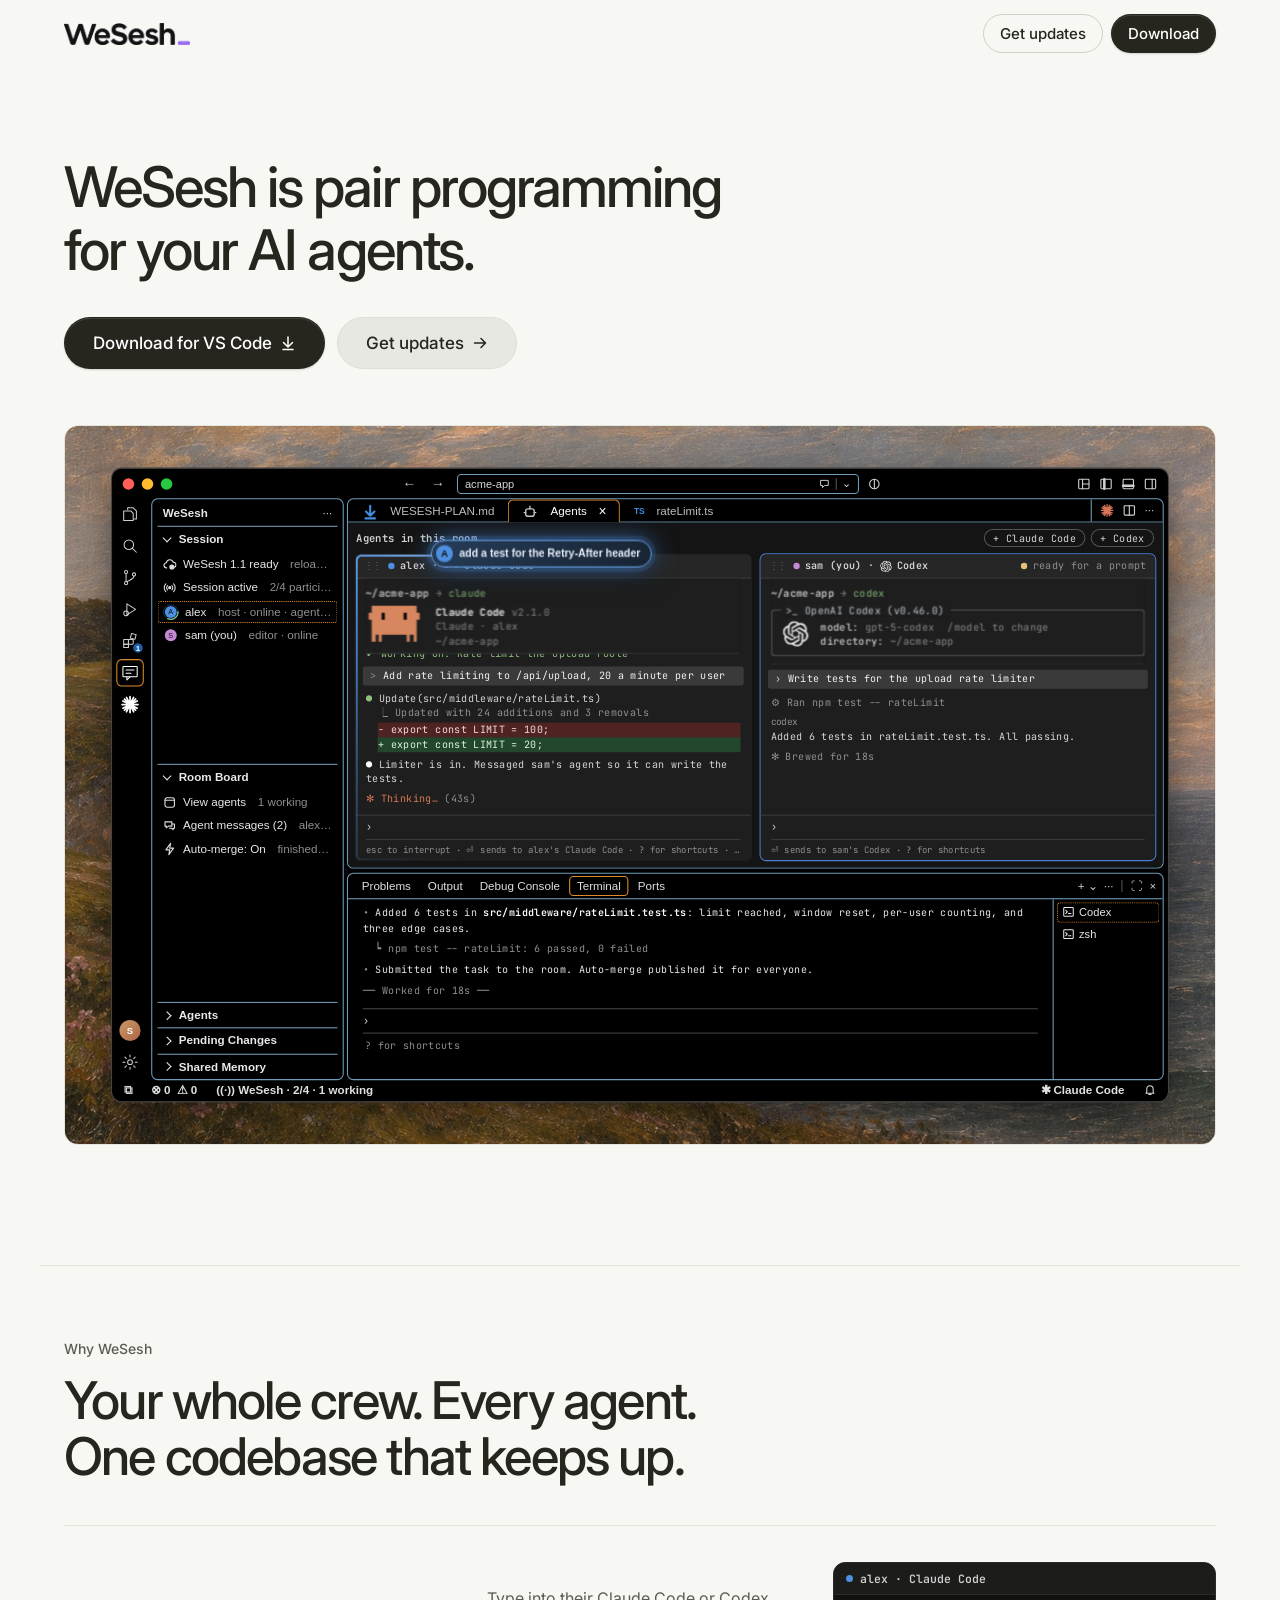
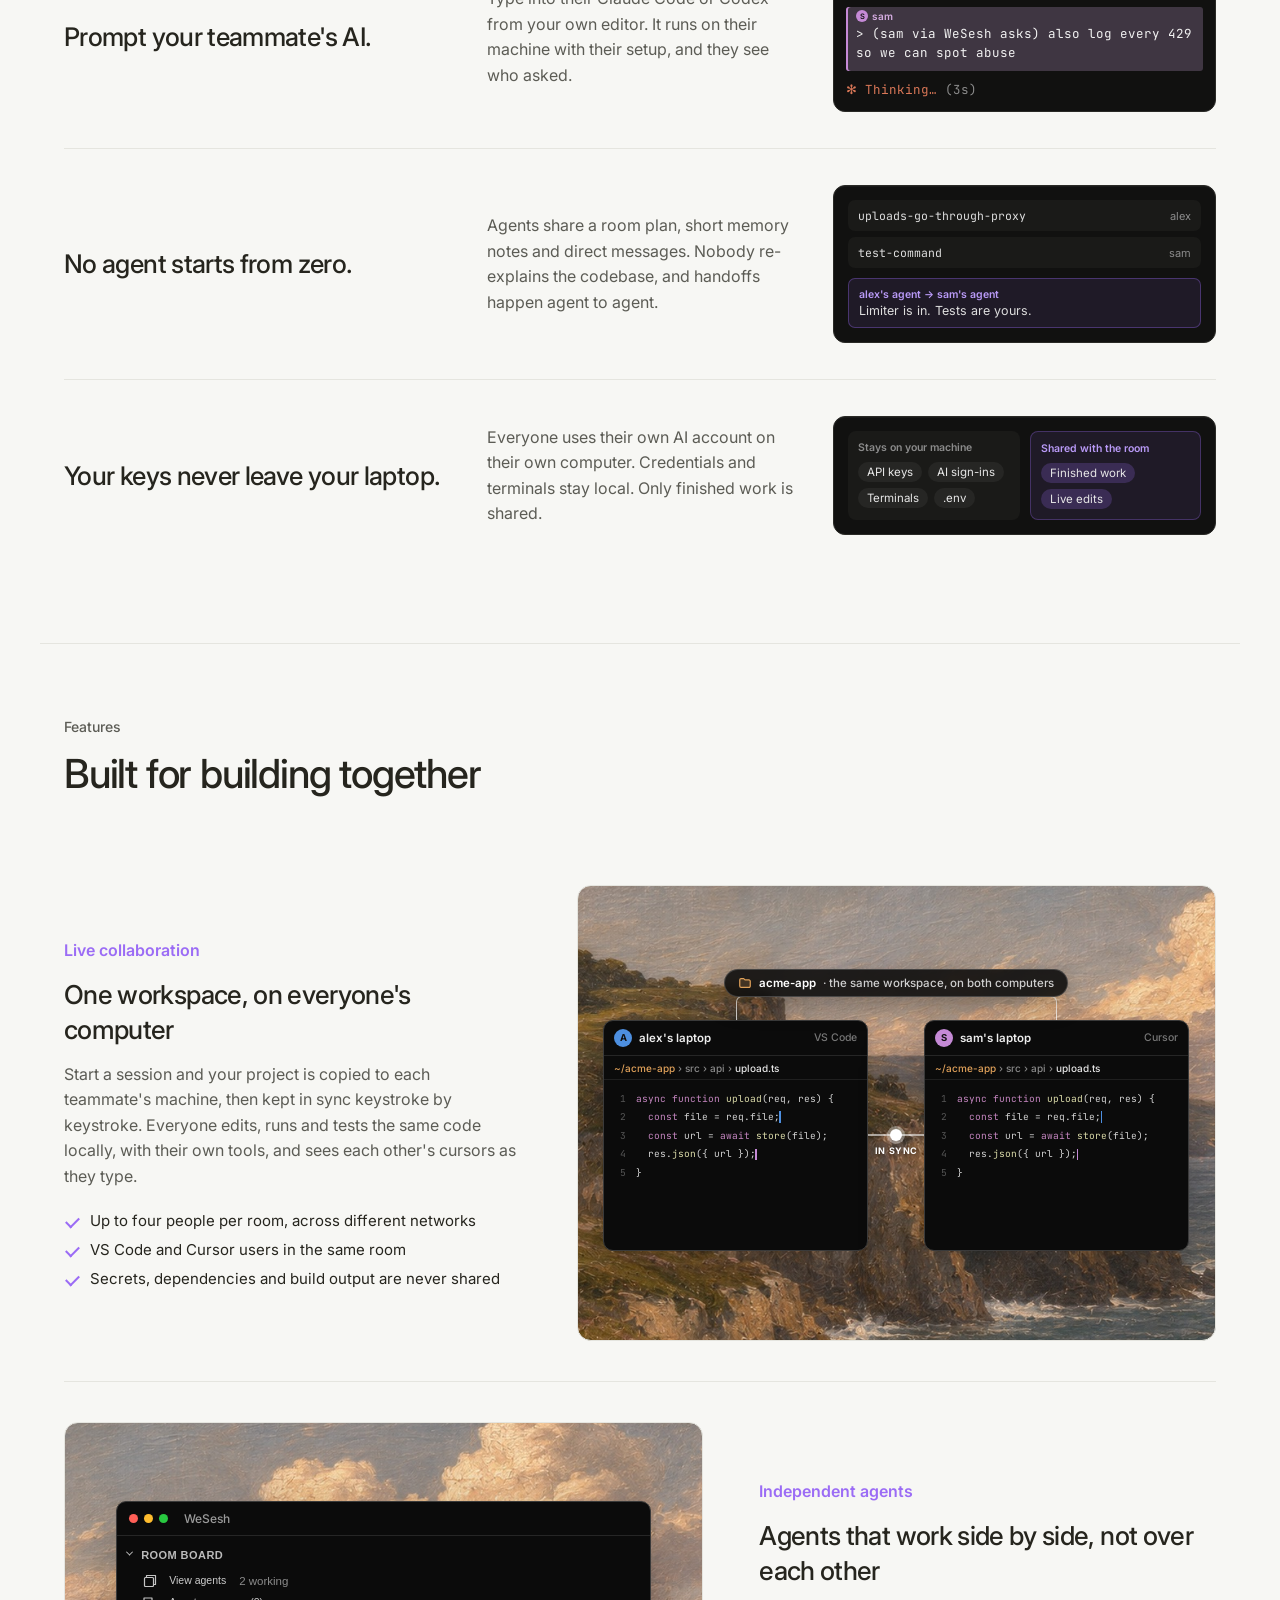
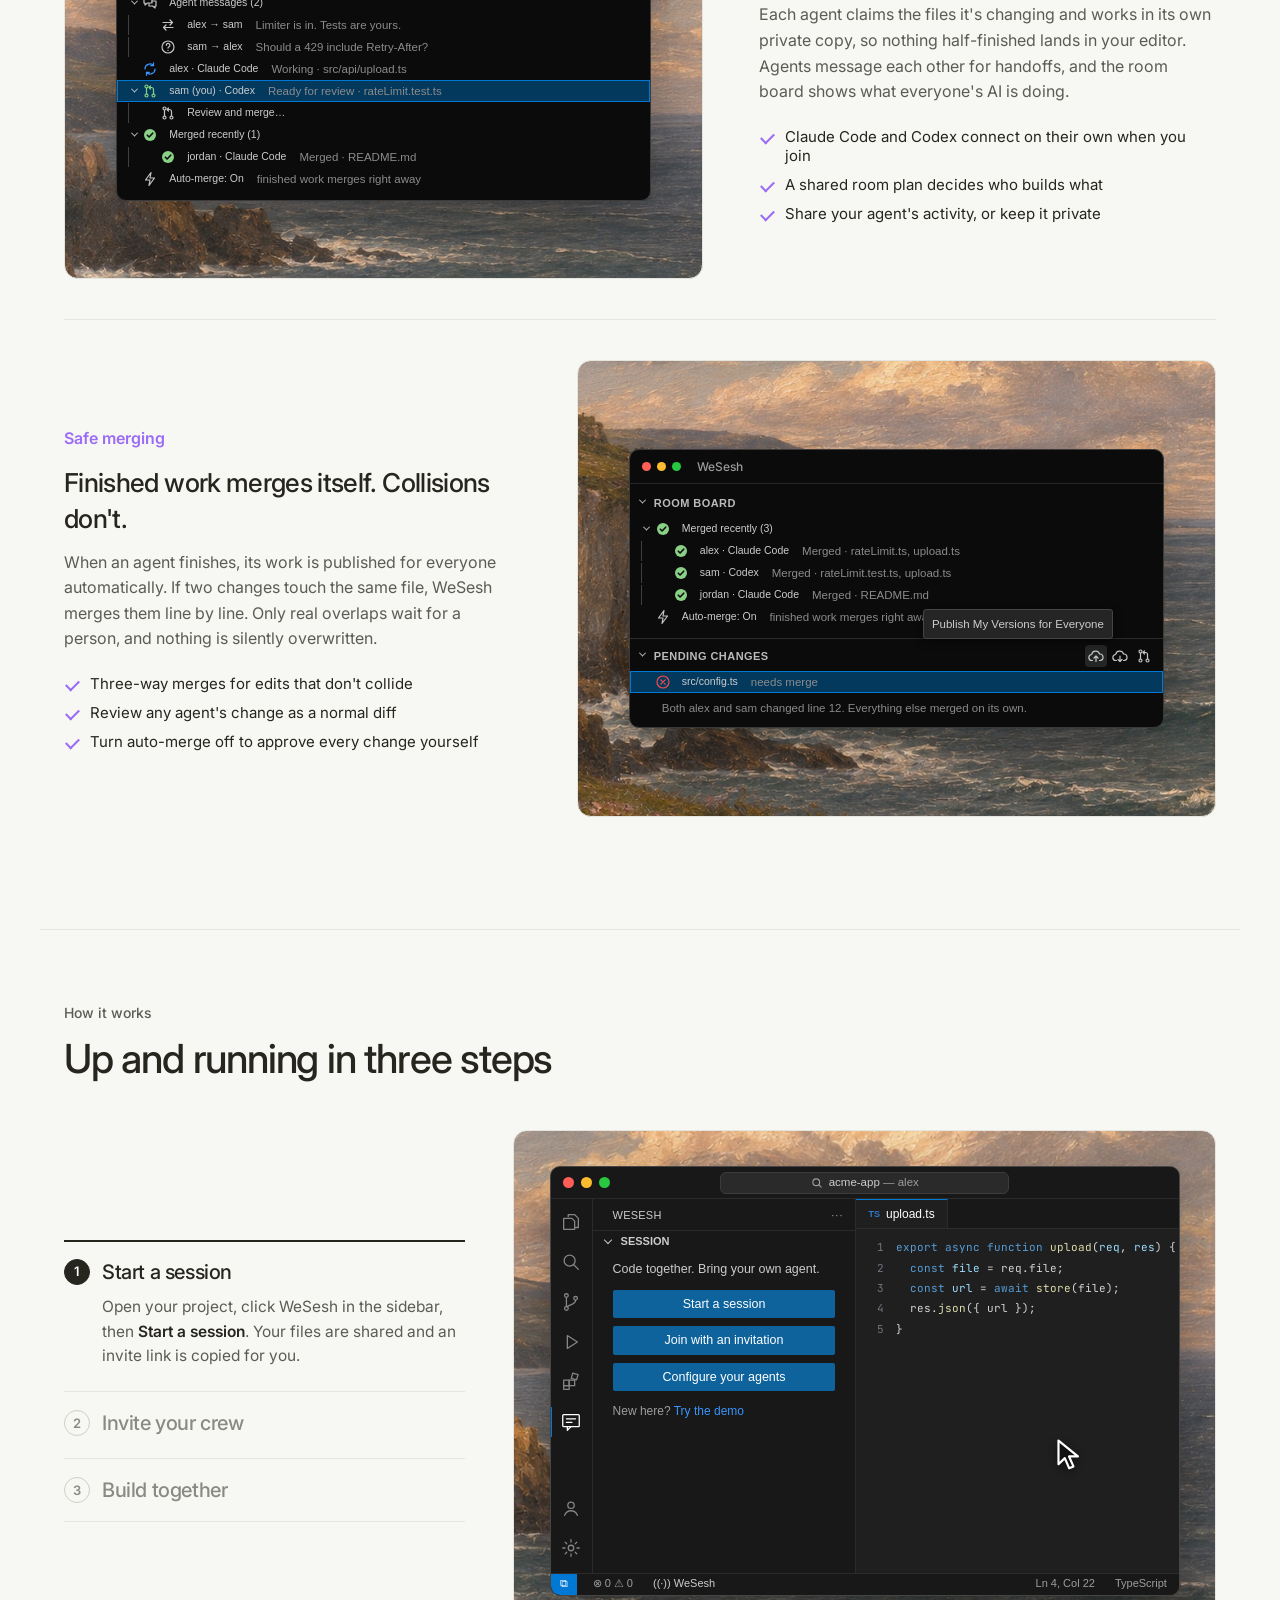
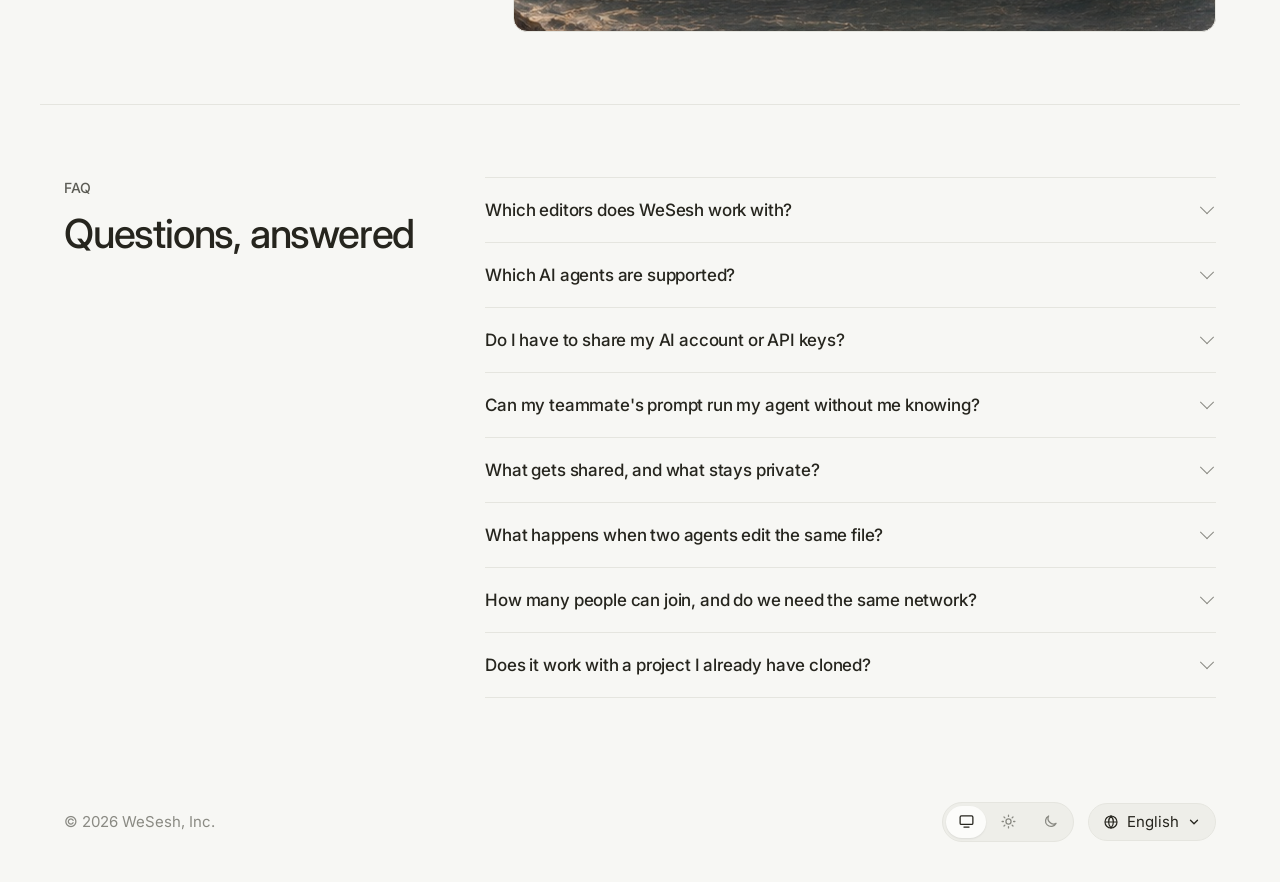
==== index.html @ 7e7c1552 "Downloads + updates sign-up, parallel live editing, VS Code-accurate visuals - Header: Get updates +" ====
<!DOCTYPE html>
<html lang="en">
<head>
  <meta charset="UTF-8" />
  <meta name="viewport" content="width=device-width, initial-scale=1.0" />
  <title>WeSesh — Pair programming for your AI agents</title>
  <link rel="preconnect" href="https://fonts.googleapis.com" />
  <link rel="preconnect" href="https://fonts.gstatic.com" crossorigin />
  <link href="https://fonts.googleapis.com/css2?family=Inter:wght@400;500;600;700&family=JetBrains+Mono:wght@500&display=swap" rel="stylesheet" />
  <script>
    // Apply theme before paint to avoid a flash. Pref: "system" | "light" | "dark".
    (() => {
      const mq = matchMedia('(prefers-color-scheme: dark)');
      const apply = () => {
        const pref = localStorage.getItem('theme') || 'system';
        const dark = pref === 'dark' || (pref === 'system' && mq.matches);
        document.documentElement.dataset.theme = dark ? 'dark' : 'light';
      };
      apply();
      mq.addEventListener('change', apply);
      window.__applyTheme = apply;
    })();
  </script>
  <link rel="stylesheet" href="styles.css" />
  <link rel="stylesheet" href="mock.css" />
  <link rel="stylesheet" href="sections.css" />
</head>
<body>
  <header class="nav">
    <div class="nav-inner">
      <a href="/" class="logo">
        <img class="logo-light" src="assets/wesesh-logo.png" alt="WeSesh" />
        <img class="logo-dark" src="assets/wesesh-logo-dark.png" alt="WeSesh" />
      </a>
      <nav class="nav-actions">
        <a href="#updates" class="btn btn-ghost" data-open-updates>Get updates</a>
        <a href="#" class="btn btn-primary">Download</a>
      </nav>
    </div>
  </header>

  <main>
    <section class="hero">
      <h1>
        WeSesh is pair programming<br />
        for your AI agents.
      </h1>
      <div class="hero-ctas">
        <a href="#" class="btn btn-primary btn-lg">
          Download for VS Code
          <svg class="btn-icon" viewBox="0 0 16 16" aria-hidden="true">
            <path d="M8 2v10M3.5 7.5 8 12l4.5-4.5M3 14.5h10" fill="none" stroke="currentColor" stroke-width="1.5" stroke-linecap="round" stroke-linejoin="round"/>
          </svg>
        </a>
        <!-- Product updates sign-up (Netlify Forms collects submissions) -->
        <form class="updates" id="updates" name="updates" method="POST" data-netlify="true" netlify-honeypot="bot-field">
          <input type="hidden" name="form-name" value="updates" />
          <p hidden><label>Leave this empty: <input name="bot-field" /></label></p>
          <label class="updates-field">
            <span class="sr-only">Email address</span>
            <input type="email" name="email" placeholder="you@email.com" required autocomplete="email" tabindex="-1" />
          </label>
          <button type="button" class="btn btn-secondary btn-lg updates-btn">
            <span class="ub-label">Get updates</span>
            <svg class="btn-icon" viewBox="0 0 16 16" aria-hidden="true">
              <path d="M2.5 8h11M9 3.5 13.5 8 9 12.5" fill="none" stroke="currentColor" stroke-width="1.5" stroke-linecap="round" stroke-linejoin="round"/>
            </svg>
          </button>
          <p class="updates-msg" role="status" aria-live="polite"></p>
        </form>
      </div>
    </section>

    <section class="showcase">
      <div class="showcase-frame">
        <img class="showcase-bg" src="assets/hero.jpg?v=2" alt="" />
        <div class="mock-stage">
          <div class="win" aria-label="WeSesh running inside VS Code">
            <!-- Title bar -->
            <div class="tb">
              <div class="lights"><i></i><i></i><i></i></div>
              <div class="tb-center">
                <span class="hv">&larr;</span><span class="hv">&rarr;</span>
                <div class="cmd"><span>acme-app</span><span class="cmd-r"><svg viewBox="0 0 16 16"><path d="M3 3h10v7H8l-3 3v-3H3z"/></svg><span class="sep"></span>&#8964;</span></div>
                <svg class="tb-ic" viewBox="0 0 16 16"><circle cx="8" cy="8" r="5.5"/><path d="M8 2.5v11" /></svg>
              </div>
              <div class="tb-right">
                <svg viewBox="0 0 16 16"><rect x="2" y="2.5" width="12" height="11" rx="1"/><path d="M6.5 2.5v11M6.5 8H14"/></svg>
                <svg viewBox="0 0 16 16"><rect x="2" y="2.5" width="12" height="11" rx="1"/><path d="M6 2.5v11" stroke-width="3"/></svg>
                <svg viewBox="0 0 16 16"><rect x="2" y="2.5" width="12" height="11" rx="1"/><path d="M2 10h12" stroke-width="3"/></svg>
                <svg viewBox="0 0 16 16"><rect x="2" y="2.5" width="12" height="11" rx="1"/><path d="M10 2.5v11"/></svg>
              </div>
            </div>

            <div class="wb">
              <!-- Activity bar -->
              <nav class="ab">
                <span class="abi" data-tip="Explorer. Everyone has their own local copy of the project; WeSesh keeps the shared files in sync."><svg viewBox="0 0 24 24"><path d="M9 6V4h7l4 4v10h-3"/><path d="M4 8h9l3 3v9H4z"/></svg></span>
                <span class="abi"><svg viewBox="0 0 24 24"><circle cx="10.5" cy="10.5" r="6"/><path d="m15 15 5 5"/></svg></span>
                <span class="abi"><svg viewBox="0 0 24 24"><circle cx="7" cy="5" r="2"/><circle cx="7" cy="19" r="2"/><circle cx="17" cy="8" r="2"/><path d="M7 7v10M17 10c0 4-4 4-9 7"/></svg></span>
                <span class="abi"><svg viewBox="0 0 24 24"><path d="M8 5v14l11-7z"/><circle cx="7" cy="17" r="3"/></svg></span>
                <span class="abi"><svg viewBox="0 0 24 24"><rect x="4" y="10" width="6" height="6"/><rect x="10" y="10" width="6" height="6"/><rect x="4" y="16" width="6" height="4"/><rect x="13" y="3" width="6" height="6" transform="rotate(15 16 6)"/></svg><b class="badge">1</b></span>
                <span class="abi on" data-tip="WeSesh lives in the Activity Bar: start a session, invite a friend, and see the room."><svg viewBox="0 0 24 24"><rect x="3" y="4" width="18" height="13" rx="1"/><path d="M8 17v4l4-4M7 8.5h10M7 12.5h6"/></svg></span>
                <span class="abi" data-tip="Your own Claude Code, with your own account. Nothing is shared but the work."><svg class="claude-mark" viewBox="0 0 24 24"><path d="M12 2v20M2 12h20M5 5l14 14M19 5 5 19M7.5 3l9 18M16.5 3l-9 18M3 7.5l18 9M3 16.5l18-9"/></svg></span>
                <span class="ab-fill"></span>
                <span class="abi"><span class="me">S</span></span>
                <span class="abi"><svg viewBox="0 0 24 24"><circle cx="12" cy="12" r="3"/><path d="M12 3v2.5M12 18.5V21M3 12h2.5M18.5 12H21M5.6 5.6l1.8 1.8M16.6 16.6l1.8 1.8M5.6 18.4l1.8-1.8M16.6 7.4l1.8-1.8"/></svg></span>
              </nav>

              <!-- Sidebar -->
              <aside class="sb box">
                <div class="sb-head"><b>WeSesh</b><span>&middot;&middot;&middot;</span></div>
                <div class="sec open grow">
                  <div class="sec-t">Session</div>
                  <div class="sec-b">
                    <div class="row" data-tip="Updates install themselves, so everyone in the room stays on the same version."><svg class="ri" viewBox="0 0 16 16"><path d="M4.5 12a3 3 0 0 1-.3-6A4 4 0 0 1 12 5.5a3 3 0 0 1 .5 6"/><circle cx="10.5" cy="11" r="3" fill="currentColor" stroke="none"/></svg>WeSesh 1.1 ready <em>reload to switch</em></div>
                    <div class="row" data-tip="One invite link, up to four people. Works across different networks."><svg class="ri" viewBox="0 0 16 16"><circle cx="8" cy="8" r="1.2" fill="currentColor"/><path d="M5.5 5.5a3.5 3.5 0 0 0 0 5M10.5 5.5a3.5 3.5 0 0 1 0 5M3.5 3.5a6.4 6.4 0 0 0 0 9M12.5 3.5a6.4 6.4 0 0 1 0 9"/></svg>Session active <em>2/4 participants</em></div>
                    <div class="row sel" data-tip="Their agent is working right now. Click to watch it in View agents."><svg class="av working" viewBox="0 0 24 24"><circle cx="12" cy="12" r="9" fill="#4d8fe0"/><text x="12" y="15.5" text-anchor="middle">A</text><g class="spin"><circle cx="12" cy="12" r="11" fill="none" stroke="#4d8fe0" stroke-opacity="0.35" stroke-width="1.5"/><circle class="arc" cx="12" cy="12" r="11" fill="none" stroke="#7ec699" stroke-width="2" stroke-linecap="round" stroke-dasharray="22 47"/></g></svg>alex <em>host &middot; online &middot; agent working</em></div>
                    <div class="row" data-tip="That's you. Click a person to follow their cursor."><svg class="av" data-sam-av viewBox="0 0 24 24"><circle cx="12" cy="12" r="9" fill="#c58ad6"/><text x="12" y="15.5" text-anchor="middle">S</text><g class="spin"><circle cx="12" cy="12" r="11" fill="none" stroke="#c58ad6" stroke-opacity="0.35" stroke-width="1.5"/><circle class="arc" cx="12" cy="12" r="11" fill="none" stroke="#7ec699" stroke-width="2" stroke-linecap="round" stroke-dasharray="22 47"/></g></svg>sam (you) <em data-sam-desc>editor &middot; online</em></div>
                  </div>
                </div>
                <div class="sec open grow">
                  <div class="sec-t">Room Board</div>
                  <div class="sec-b">
                    <div class="row" data-tip="See everyone's agent, what it's working on, and the conversation they chose to share."><svg class="ri" viewBox="0 0 16 16"><rect x="2.5" y="2.5" width="11" height="11" rx="2.5"/><path d="M2.5 5.5h11"/></svg>View agents <em data-sum>1 working</em></div>
                    <div class="row" data-tip="Agents message each other directly: questions, dependency notices and handoffs."><svg class="ri" viewBox="0 0 16 16"><path d="M2.5 3.5h8v5h-4l-2.5 2v-2h-1.5z"/><path d="M10.5 6h3v5H12v1.5L10 11H7.5"/></svg>Agent messages (2) <em>alex &rarr; sam: limiter is in</em></div>
                    <div class="row" data-tip="Each agent works in a private copy. When it finishes, the work merges for everyone. Overlaps get a three-way merge."><svg class="ri" viewBox="0 0 16 16"><path d="M9 1.5 3.5 9H8l-1 5.5L12.5 7H8z"/></svg>Auto-merge: On <em>finished work merges right away</em></div>
                  </div>
                </div>
                <div class="sec"><div class="sec-t">Agents</div><div class="sec-b">
                  <div class="row" data-tip="Claude Code and Codex connect on their own when you join a room. No config files, no terminal setup."><svg class="ri" viewBox="0 0 16 16"><path d="M6 2v3M10 2v3M4.5 5h7v3a3.5 3.5 0 0 1-7 0zM8 11.5V14"/></svg>Claude Code <em>Connected</em></div>
                  <div class="row"><svg class="ri" viewBox="0 0 16 16"><path d="M6 2v3M10 2v3M4.5 5h7v3a3.5 3.5 0 0 1-7 0zM8 11.5V14"/></svg>Codex <em>Connected</em></div>
                </div></div>
                <div class="sec"><div class="sec-t">Pending Changes</div><div class="sec-b">
                  <div class="row" data-tip="With auto-merge on, this only lists edits that overlap and need a person."><svg class="ri" viewBox="0 0 16 16"><circle cx="8" cy="8" r="5.5"/><path d="m5.5 8 1.8 1.8L10.5 6.5"/></svg>Nothing needs you <em>all merged</em></div>
                </div></div>
                <div class="sec"><div class="sec-t">Shared Memory</div><div class="sec-b">
                  <div class="row" data-tip="Short room facts every agent can read, so nobody re-explains the codebase."><svg class="ri" viewBox="0 0 16 16"><path d="M3 2.5h7l3 3v8H3z"/><path d="M5.5 7h5M5.5 9.5h5"/></svg>uploads-go-through-proxy <em>alex</em></div>
                  <div class="row"><svg class="ri" viewBox="0 0 16 16"><path d="M3 2.5h7l3 3v8H3z"/><path d="M5.5 7h5M5.5 9.5h5"/></svg>test-command <em>sam</em></div>
                </div></div>
              </aside>

              <div class="mn">
                <!-- Editor -->
                <section class="ed box">
                  <div class="tabs">
                    <span class="tab" data-view="plan"><svg class="ti md" viewBox="0 0 16 16"><path d="M8 2v9M4 7.5 8 11.5l4-4M3.5 14h9"/></svg>WESESH-PLAN.md</span>
                    <span class="tab on" data-view="agents"><svg class="ti" viewBox="0 0 16 16"><rect x="4" y="5" width="8" height="7" rx="2"/><path d="M8 2.5V5M2.5 8.5h1.5M12 8.5h1.5"/></svg>Agents<span class="x">&times;</span></span>
                    <span class="tab" data-view="code"><b class="ti ts">TS</b>rateLimit.ts</span>
                    <span class="tabs-fill"></span>
                    <span class="tabs-r">
                      <svg class="claude-mark" viewBox="0 0 24 24"><path d="M12 2v20M2 12h20M5 5l14 14M19 5 5 19M7.5 3l9 18M16.5 3l-9 18M3 7.5l18 9M3 16.5l18-9"/></svg>
                      <svg viewBox="0 0 16 16"><rect x="2" y="2.5" width="12" height="11" rx="1"/><path d="M8 2.5v11"/></svg>
                      <span>&middot;&middot;&middot;</span>
                    </span>
                  </div>

                  <div class="views">
                    <!-- View agents: one card per agent terminal -->
                    <div class="view on agents" data-view="agents">
                      <div class="ag-head">
                        <b>Agents in this room</b>
                        <span class="chips"><span class="chip" data-tip="Open a new Claude Code terminal in this folder">+ Claude Code</span><span class="chip" data-tip="Open a new Codex terminal in this folder">+ Codex</span></span>
                      </div>
                      <div class="panes">
                        <!-- alex: Claude Code -->
                        <section class="term working" id="card-alex" style="--me:#4d8fe0" data-tip="Alex's Claude Code, live. Type a prompt here and it goes straight into their terminal. They see who asked.">
                          <div class="ctab"><span class="grip">&#8942;&#8942;</span><span class="dotav" style="background:#4d8fe0"></span><b>alex &middot; </b><svg class="cc-glyph" viewBox="0 0 18 6"><use href="#cc"/></svg><b>Claude Code</b></div>
                          <div class="screen">
                            <div class="shead">
                              <p class="cwd"><b>~/acme-app</b> &rarr; <span>claude</span></p>
                              <div class="cc-top">
                                <svg class="cc-logo" viewBox="0 0 18 6" preserveAspectRatio="none"><g id="cc"><rect x="2" y="0" width="14" height="4" fill="#d7875f"/><rect x="1" y="1" width="1" height="1" fill="#d7875f"/><rect x="16" y="1" width="1" height="1" fill="#d7875f"/><rect x="5" y="1" width="1" height="1" fill="#000"/><rect x="12" y="1" width="1" height="1" fill="#000"/><rect x="2" y="4" width="1" height="1" fill="#d7875f"/><rect x="4" y="4" width="1" height="1" fill="#d7875f"/><rect x="13" y="4" width="1" height="1" fill="#d7875f"/><rect x="15" y="4" width="1" height="1" fill="#d7875f"/></g></svg>
                                <pre><b>Claude Code</b> <span class="dim">v2.1.0</span>
<span class="dim">Claude &middot; alex</span>
<span class="dim">~/acme-app</span></pre>
                              </div>
                            </div>
                            <p class="notice">&#10004; Working on: Rate limit the upload route</p>
                            <p class="e user">Add rate limiting to /api/upload, 20 a minute per user</p>
                            <p class="e tool">Update(src/middleware/rateLimit.ts)<span class="res">&#9151; Updated with 24 additions and 3 removals</span><span class="diff"><span class="del">- export const LIMIT = 100;</span><span class="add">+ export const LIMIT = 20;</span></span></p>
                            <p class="e assistant">Limiter is in. Messaged sam's agent so it can write the tests.</p>
                            <p class="live"><span class="star">&#10043;</span> Thinking&hellip; <span class="dim">(<span data-timer="41">41</span>s)</span></p>
                          </div>
                          <div class="cin"><div class="crow"><span>&rsaquo;</span></div><div class="hint">esc to interrupt &middot; &#9166; sends to alex's Claude Code &middot; ? for shortcuts &middot; they see who asked</div></div>
                        </section>

                        <!-- sam (you): Codex -->
                        <section class="term you codex" id="card-sam" style="--me:#c58ad6" data-tip="Your Codex, in the same room. Its work merges for everyone when it finishes.">
                          <div class="ctab"><span class="grip">&#8942;&#8942;</span><span class="dotav" style="background:#c58ad6"></span><b>sam (you) &middot; </b><svg class="cx-glyph" viewBox="0 0 24 24"><use href="#openai"/></svg><b>Codex</b><span class="cstate" data-state><i></i>ready for a prompt</span></div>
                          <div class="screen">
                            <div class="shead">
                              <p class="cwd"><b>~/acme-app</b> &rarr; <span>codex</span></p>
                              <div class="cx-box">
                                <span class="legend">&gt;_ OpenAI Codex (v0.46.0)</span>
                                <svg class="cx-mark" viewBox="0 0 24 24"><path id="openai" d="M22.2819 9.8211a5.9847 5.9847 0 0 0-.5157-4.9108 6.0462 6.0462 0 0 0-6.5098-2.9A6.0651 6.0651 0 0 0 4.9807 4.1818a5.9847 5.9847 0 0 0-3.9977 2.9 6.0462 6.0462 0 0 0 .7427 7.0966 5.98 5.98 0 0 0 .511 4.9107 6.051 6.051 0 0 0 6.5146 2.9001A5.9847 5.9847 0 0 0 13.2599 24a6.0557 6.0557 0 0 0 5.7718-4.2058 5.9894 5.9894 0 0 0 3.9977-2.9001 6.0557 6.0557 0 0 0-.7475-7.0729zm-9.022 12.6081a4.4755 4.4755 0 0 1-2.8764-1.0408l.1419-.0804 4.7783-2.7582a.7948.7948 0 0 0 .3927-.6813v-6.7369l2.02 1.1686a.071.071 0 0 1 .038.052v5.5826a4.504 4.504 0 0 1-4.4945 4.4944zm-9.6607-4.1254a4.4708 4.4708 0 0 1-.5346-3.0137l.142.0852 4.783 2.7582a.7712.7712 0 0 0 .7806 0l5.8428-3.3685v2.3324a.0804.0804 0 0 1-.0332.0615L9.74 19.9502a4.4992 4.4992 0 0 1-6.1408-1.6464zM2.3408 7.8956a4.485 4.485 0 0 1 2.3655-1.9728V11.6a.7664.7664 0 0 0 .3879.6765l5.8144 3.3543-2.0201 1.1685a.0757.0757 0 0 1-.071 0l-4.8303-2.7865A4.504 4.504 0 0 1 2.3408 7.872zm16.5963 3.8558L13.1038 8.364 15.1192 7.2a.0757.0757 0 0 1 .071 0l4.8303 2.7913a4.4944 4.4944 0 0 1-.6765 8.1042v-5.6772a.79.79 0 0 0-.407-.667zm2.0107-3.0231l-.142-.0852-4.7735-2.7818a.7759.7759 0 0 0-.7854 0L9.409 9.2297V6.8974a.0662.0662 0 0 1 .0284-.0615l4.8303-2.7866a4.4992 4.4992 0 0 1 6.6802 4.66zM8.3065 12.863l-2.02-1.1638a.0804.0804 0 0 1-.038-.0567V6.0742a4.4992 4.4992 0 0 1 7.3757-3.4537l-.142.0805L8.704 5.459a.7948.7948 0 0 0-.3927.6813zm1.0976-2.3654l2.602-1.4998 2.6069 1.4998v2.9994l-2.5974 1.4997-2.6067-1.4997Z"/></svg>
                                <div><div class="kv"><b>model:</b> gpt-5-codex &nbsp;/model to change</div><div class="kv"><b>directory:</b> ~/acme-app</div></div>
                              </div>
                            </div>
                            <p class="e user">Write tests for the upload rate limiter</p>
                            <p class="e tool">Ran npm test -- rateLimit</p>
                            <p class="e assistant"><span class="lbl">codex</span>Added 6 tests in rateLimit.test.ts. All passing.</p>
                            <p class="e brew">Brewed for 18s</p>
                          </div>
                          <div class="cin"><div class="crow"><span>&rsaquo;</span></div><div class="hint">&#9166; sends to sam's Codex &middot; ? for shortcuts</div></div>
                        </section>
                      </div>
                      <div class="flight" aria-hidden="true"></div>
                    </div>

                    <!-- The room plan: a normal shared file people edit and agents read -->
                    <div class="view doc" data-view="plan" data-tip="The room plan is an ordinary shared file. Each person's AI only takes the lines with their name.">
                      <p class="h"># Room plan</p>
                      <p>&nbsp;</p>
                      <p>Goal: Harden the upload API</p>
                      <p>&nbsp;</p>
                      <p class="dim">One line per piece of work. Each person's AI takes only the lines with their name.</p>
                      <p>&nbsp;</p>
                      <p>- [x] Rate limit uploads &middot; files: src/middleware/rateLimit.ts &middot; owner: alex/Claude Code</p>
                      <p>- [x] Limiter tests &middot; files: src/middleware/rateLimit.test.ts &middot; owner: sam/Codex</p>
                      <p>- [ ] Retry-After header &middot; files: src/api/upload.ts &middot; owner: alex/Claude Code</p>
                      <p>- [ ] Document limits &middot; files: README.md &middot; owner: sam</p>
                    </div>

                    <!-- Code: live editing with remote cursors -->
                    <div class="view code" data-view="code">
<pre><span class="n">1</span><span class="k">import</span> type { <span class="t">Request</span>, <span class="t">Response</span>, <span class="t">NextFunction</span> } <span class="k">from</span> <span class="s">"express"</span>;
<span class="n">2</span>
<span class="n">3</span><span class="k">export const</span> <span class="c">WINDOW_MS</span> = <span class="m">60_000</span>;
<span class="n">4</span><span class="k">export const</span> <span class="c">LIMIT</span> = <span class="m">20</span>;
<span class="n">5</span><span class="k">const</span> hits = <span class="k">new</span> <span class="t">Map</span>&lt;<span class="t">string</span>, <span class="t">number</span>[]&gt;();
<span class="n">6</span>
<span class="n">7</span><span class="k">export function</span> <span class="f">rateLimit</span>(req: <span class="t">Request</span>, res: <span class="t">Response</span>, next: <span class="t">NextFunction</span>) {
<span class="n">8</span>  <span class="k">const</span> now = <span class="t">Date</span>.<span class="f">now</span>();
<span class="n">9</span>  <span class="k">const</span> recent = (hits.<span class="f">get</span>(req.ip) ?? []).<span class="f">filter</span>((t) =&gt; now - t &lt; <span class="c">WINDOW_MS</span>);
<span class="n">10</span>  <span class="k">if</span> (recent.length &gt;= <span class="c">LIMIT</span>) <span class="k">return</span> res.<span class="f">status</span>(<span class="m">429</span>).<span class="f">end</span>();<span class="rcur" data-tip="Live editing: everyone's cursor shows in their color, with their name floating above it."><span class="rbadge">alex</span></span>
<span class="n">11</span>  hits.<span class="f">set</span>(req.ip, [...recent, now]);
<span class="n">12</span>  <span class="f">next</span>();
<span class="n">13</span>}</pre>
                    </div>
                  </div>
                </section>

                <!-- Bottom panel: your own local terminal (WeSesh never shares terminals) -->
                <section class="pn box">
                  <div class="pn-tabs">
                    <span class="pt">Problems</span><span class="pt">Output</span><span class="pt">Debug Console</span><span class="pt on">Terminal</span><span class="pt">Ports</span>
                    <span class="tabs-fill"></span>
                    <span class="pn-r">+ &#8964; &nbsp;&middot;&middot;&middot; <span class="vsep"></span> &#9974; &nbsp;&times;</span>
                  </div>
                  <div class="pn-body">
                    <div class="term-out" data-tip="Your own terminal, on your machine. WeSesh never shares terminals or credentials; only finished work is shared.">
                      <div><span class="b">&bull;</span> Added 6 tests in <b>src/middleware/rateLimit.test.ts</b>: limit reached, window reset, per-user counting, and three edge cases.</div>
                      <div class="dim">&nbsp; &#9493; npm test -- rateLimit: 6 passed, 0 failed</div>
                      <div><span class="b">&bull;</span> Submitted the task to the room. Auto-merge published it for everyone.</div>
                      <div class="dim">&#9472;&#9472; Worked for 18s &#9472;&#9472;</div>
                      <div class="t-input"><span>&rsaquo;</span></div>
                      <div class="dim t-foot">? for shortcuts</div>
                    </div>
                    <div class="tlist">
                      <div class="tl on"><svg viewBox="0 0 16 16"><rect x="2" y="2.5" width="12" height="11" rx="1"/><path d="m4.5 6 2 2-2 2M8 10h3"/></svg>Codex</div>
                      <div class="tl"><svg viewBox="0 0 16 16"><rect x="2" y="2.5" width="12" height="11" rx="1"/><path d="m4.5 6 2 2-2 2M8 10h3"/></svg>zsh</div>
                    </div>
                  </div>
                </section>
              </div>
            </div>

            <!-- Status bar -->
            <div class="st">
              <span class="st-remote">&#10697;</span>
              <span>&#8855; 0 &nbsp;&#9888; 0</span>
              <span data-tip="Session controls: copy an invite, change permissions, leave or end the session.">((&middot;)) WeSesh &middot; 2/4 &middot; <span data-status>1 working</span></span>
              <span class="tabs-fill"></span>
              <span>&#10033; Claude Code</span>
              <span><svg class="st-ic" viewBox="0 0 16 16"><path d="M4 11V7a4 4 0 0 1 8 0v4l1 1.5H3zM6.5 14h3"/></svg></span>
            </div>

            <!-- VS Code notification toast -->
            <div class="toast" data-toast><svg viewBox="0 0 16 16"><circle cx="8" cy="8" r="6"/><path d="M8 7.5v4M8 5h0"/></svg><span data-toast-text><b>alex</b> prompted your Codex: add a test for the Retry-After header</span><span class="tx">&times;</span></div>
          </div>
          <div class="tip" role="tooltip"></div>
        </div>
      </div>
    </section>

    <!-- 03 · Value proposition -->
    <section class="sec-block why" id="why">
      <div class="why-head">
        <p class="eyebrow">Why WeSesh</p>
        <h2>Your whole crew. Every agent.<br />One codebase that keeps up.</h2>
      </div>

      <div class="why-row">
        <h3>Prompt your teammate's AI.</h3>
        <p>Type into their Claude Code or Codex from your own editor. It runs on their machine with their setup, and they see who asked.</p>
        <div class="why-art">
          <div class="art-term">
            <div class="art-tab"><span class="d" style="--c:#4d8fe0"></span>alex &middot; Claude Code</div>
            <div class="art-line friend" style="--c:#c58ad6"><span class="tag"><i>S</i>sam</span>&gt; (sam via WeSesh asks) also log every 429 so we can spot abuse</div>
            <div class="art-line or">&#10043; Thinking&hellip; <span>(3s)</span></div>
          </div>
        </div>
      </div>

      <div class="why-row">
        <h3>No agent starts from zero.</h3>
        <p>Agents share a room plan, short memory notes and direct messages. Nobody re-explains the codebase, and handoffs happen agent to agent.</p>
        <div class="why-art">
          <div class="art-list">
            <div class="art-fact"><span class="k">uploads-go-through-proxy</span><span class="by">alex</span></div>
            <div class="art-fact"><span class="k">test-command</span><span class="by">sam</span></div>
            <div class="art-msg"><span>alex's agent &rarr; sam's agent</span>Limiter is in. Tests are yours.</div>
          </div>
        </div>
      </div>

      <div class="why-row">
        <h3>Your keys never leave your laptop.</h3>
        <p>Everyone uses their own AI account on their own computer. Credentials and terminals stay local. Only finished work is shared.</p>
        <div class="why-art">
          <div class="art-split">
            <div class="col">
              <span class="lbl">Stays on your machine</span>
              <span class="tok">API keys</span><span class="tok">AI sign-ins</span><span class="tok">Terminals</span><span class="tok">.env</span>
            </div>
            <div class="col shared">
              <span class="lbl">Shared with the room</span>
              <span class="tok">Finished work</span><span class="tok">Live edits</span>
            </div>
          </div>
        </div>
      </div>
    </section>

    <!-- 04 · Feature deep dives -->
    <section class="sec-block" id="features">
      <div class="sec-head">
        <p class="eyebrow">Features</p>
        <h2>Built for building together</h2>
      </div>

      <div class="feature">
        <div class="feature-copy">
          <p class="feature-tag">Live collaboration</p>
          <h3>One workspace, on everyone's computer</h3>
          <p>Start a session and your project is copied to each teammate's machine, then kept in sync keystroke by keystroke. Everyone edits, runs and tests the same code locally, with their own tools, and sees each other's cursors as they type.</p>
          <ul class="checks">
            <li>Up to four people per room, across different networks</li>
            <li>VS Code and Cursor users in the same room</li>
            <li>Secrets, dependencies and build output are never shared</li>
          </ul>
        </div>
        <div class="feature-visual collab" style="--pos: 18% 40%" aria-label="One workspace copied to two laptops, staying in sync as alex and sam type">
          <div class="ws-banner">
            <span class="ws-pill"><svg viewBox="0 0 16 16"><path d="M2 4.5A1.5 1.5 0 0 1 3.5 3h3l1.5 1.5h4.5A1.5 1.5 0 0 1 14 6v5.5a1.5 1.5 0 0 1-1.5 1.5h-9A1.5 1.5 0 0 1 2 11.5z"/></svg><b>acme-app</b> &middot; the same workspace, on both computers</span>
            <span class="ws-bracket"></span>
          </div>
          <div class="dual">
            <div class="machine">
              <div class="ed-pane" data-pane="alex">
                <div class="ed-head"><i class="ed-av" style="--c:#4d8fe0">A</i><b>alex's laptop</b><span>VS Code</span></div>
                <div class="ed-crumb"><span class="ws">~/acme-app</span> &rsaquo; src &rsaquo; api &rsaquo; <b>upload.ts</b></div>
                <pre class="ed-code"></pre>
              </div>
            </div>
            <div class="sync" aria-hidden="true"><span class="sync-dot"></span><span class="sync-lbl">in sync</span></div>
            <div class="machine">
              <div class="ed-pane" data-pane="sam">
                <div class="ed-head"><i class="ed-av" style="--c:#c58ad6">S</i><b>sam's laptop</b><span>Cursor</span></div>
                <div class="ed-crumb"><span class="ws">~/acme-app</span> &rsaquo; src &rsaquo; api &rsaquo; <b>upload.ts</b></div>
                <pre class="ed-code"></pre>
              </div>
            </div>
          </div>
        </div>
      </div>

      <div class="feature flip">
        <div class="feature-copy">
          <p class="feature-tag">Independent agents</p>
          <h3>Agents that work side by side, not over each other</h3>
          <p>Each agent claims the files it's changing and works in its own private copy, so nothing half-finished lands in your editor. Agents message each other for handoffs, and the room board shows what everyone's AI is doing.</p>
          <ul class="checks">
            <li>Claude Code and Codex connect on their own when you join</li>
            <li>A shared room plan decides who builds what</li>
            <li>Share your agent's activity, or keep it private</li>
          </ul>
        </div>
        <div class="feature-visual" style="--pos: 70% 30%">
          <div class="fv-win">
            <div class="fv-bar"><i></i><i></i><i></i><span>WeSesh</span></div>
            <div class="tree">
              <div class="tree-sec"><i class="tw open"></i>Room Board</div>
              <div class="tr "><span class="twc"></span><span class="ti "><svg viewBox="0 0 16 16"><rect x="2.5" y="4.5" width="9" height="9" rx="1"/><path d="M4.5 4.5v-2h9v9h-2"/></svg></span><span class="tl">View agents</span><span class="td">2 working</span></div>
              <div class="tr "><span class="twc"><i class="tw open"></i></span><span class="ti "><svg viewBox="0 0 16 16"><path d="M2 3h8v5H5.5L3 10V8H2z"/><path d="M10 6h4v5h-1v2l-2.5-2H7V8.5"/></svg></span><span class="tl">Agent messages (2)</span></div>
              <div class="tr "><i class="guide"></i><span class="twc"></span><span class="ti "><svg viewBox="0 0 16 16"><path d="M3 5.5h9.5M10 3l2.5 2.5L10 8M13 10.5H3.5M6 8l-2.5 2.5L6 13"/></svg></span><span class="tl">alex &rarr; sam</span><span class="td">Limiter is in. Tests are yours.</span></div>
              <div class="tr "><i class="guide"></i><span class="twc"></span><span class="ti "><svg viewBox="0 0 16 16"><circle cx="8" cy="8" r="6"/><path d="M6.3 6.3a1.8 1.8 0 1 1 2.5 1.6c-.5.3-.8.6-.8 1.2M8 11.3v.2"/></svg></span><span class="tl">sam &rarr; alex</span><span class="td">Should a 429 include Retry-After?</span></div>
              <div class="tr "><span class="twc"></span><span class="ti  blue"><svg class="spin" viewBox="0 0 16 16"><path d="M13 8a5 5 0 0 1-8.6 3.5M3 8a5 5 0 0 1 8.6-3.5M11.5 1.8v2.8H8.7M4.5 14.2v-2.8h2.8"/></svg></span><span class="tl">alex &middot; Claude Code</span><span class="td">Working &middot; src/api/upload.ts</span></div>
              <div class="tr sel"><span class="twc"><i class="tw open"></i></span><span class="ti  green"><svg viewBox="0 0 16 16"><circle cx="4.5" cy="3.5" r="1.5"/><circle cx="4.5" cy="12.5" r="1.5"/><circle cx="11.5" cy="12.5" r="1.5"/><path d="M4.5 5v6M11.5 11V6.5a2 2 0 0 0-2-2H7M8.5 3 7 4.5 8.5 6"/></svg></span><span class="tl">sam (you) &middot; Codex</span><span class="td">Ready for review &middot; rateLimit.test.ts</span></div>
              <div class="tr "><i class="guide"></i><span class="twc"></span><span class="ti "><svg viewBox="0 0 16 16"><circle cx="4.5" cy="3.5" r="1.5"/><circle cx="4.5" cy="12.5" r="1.5"/><circle cx="11.5" cy="12.5" r="1.5"/><path d="M4.5 5v6M11.5 11V6.5a2 2 0 0 0-2-2H7M8.5 3 7 4.5 8.5 6"/></svg></span><span class="tl">Review and merge&hellip;</span></div>
              <div class="tr "><span class="twc"><i class="tw open"></i></span><span class="ti  green"><svg viewBox="0 0 16 16"><circle cx="8" cy="8" r="6" fill="currentColor" stroke="none"/><path d="m5.3 8.2 1.8 1.8 3.6-3.8" stroke="#0b0b0b" stroke-width="1.6"/></svg></span><span class="tl">Merged recently (1)</span></div>
              <div class="tr "><i class="guide"></i><span class="twc"></span><span class="ti  green"><svg viewBox="0 0 16 16"><circle cx="8" cy="8" r="6" fill="currentColor" stroke="none"/><path d="m5.3 8.2 1.8 1.8 3.6-3.8" stroke="#0b0b0b" stroke-width="1.6"/></svg></span><span class="tl">jordan &middot; Claude Code</span><span class="td">Merged &middot; README.md</span></div>
              <div class="tr "><span class="twc"></span><span class="ti "><svg viewBox="0 0 16 16"><path d="M9 1.5 3.5 9H8l-1 5.5L12.5 7H8z"/></svg></span><span class="tl">Auto-merge: On</span><span class="td">finished work merges right away</span></div>
            </div>
          </div>
        </div>
      </div>

      <div class="feature">
        <div class="feature-copy">
          <p class="feature-tag">Safe merging</p>
          <h3>Finished work merges itself. Collisions don't.</h3>
          <p>When an agent finishes, its work is published for everyone automatically. If two changes touch the same file, WeSesh merges them line by line. Only real overlaps wait for a person, and nothing is silently overwritten.</p>
          <ul class="checks">
            <li>Three-way merges for edits that don't collide</li>
            <li>Review any agent's change as a normal diff</li>
            <li>Turn auto-merge off to approve every change yourself</li>
          </ul>
        </div>
        <div class="feature-visual" style="--pos: 50% 75%">
          <div class="fv-win">
            <div class="fv-bar"><i></i><i></i><i></i><span>WeSesh</span></div>
            <div class="tree">
              <div class="tree-sec"><i class="tw open"></i>Room Board</div>
              <div class="tr "><span class="twc"><i class="tw open"></i></span><span class="ti  green"><svg viewBox="0 0 16 16"><circle cx="8" cy="8" r="6" fill="currentColor" stroke="none"/><path d="m5.3 8.2 1.8 1.8 3.6-3.8" stroke="#0b0b0b" stroke-width="1.6"/></svg></span><span class="tl">Merged recently (3)</span></div>
              <div class="tr "><i class="guide"></i><span class="twc"></span><span class="ti  green"><svg viewBox="0 0 16 16"><circle cx="8" cy="8" r="6" fill="currentColor" stroke="none"/><path d="m5.3 8.2 1.8 1.8 3.6-3.8" stroke="#0b0b0b" stroke-width="1.6"/></svg></span><span class="tl">alex &middot; Claude Code</span><span class="td">Merged &middot; rateLimit.ts, upload.ts</span></div>
              <div class="tr "><i class="guide"></i><span class="twc"></span><span class="ti  green"><svg viewBox="0 0 16 16"><circle cx="8" cy="8" r="6" fill="currentColor" stroke="none"/><path d="m5.3 8.2 1.8 1.8 3.6-3.8" stroke="#0b0b0b" stroke-width="1.6"/></svg></span><span class="tl">sam &middot; Codex</span><span class="td">Merged &middot; rateLimit.test.ts, upload.ts</span></div>
              <div class="tr "><i class="guide"></i><span class="twc"></span><span class="ti  green"><svg viewBox="0 0 16 16"><circle cx="8" cy="8" r="6" fill="currentColor" stroke="none"/><path d="m5.3 8.2 1.8 1.8 3.6-3.8" stroke="#0b0b0b" stroke-width="1.6"/></svg></span><span class="tl">jordan &middot; Claude Code</span><span class="td">Merged &middot; README.md</span></div>
              <div class="tr "><span class="twc"></span><span class="ti "><svg viewBox="0 0 16 16"><path d="M9 1.5 3.5 9H8l-1 5.5L12.5 7H8z"/></svg></span><span class="tl">Auto-merge: On</span><span class="td">finished work merges right away</span></div>
              <div class="tree-sec split"><i class="tw open"></i>Pending Changes
                <span class="sec-actions"><span class="act hot"><svg viewBox="0 0 16 16"><path d="M4.5 12.5h-.5a3 3 0 0 1-.3-6A4 4 0 0 1 11.5 6a3 3 0 0 1 .5 6.5h-.5M8 13.5V8M6 10l2-2 2 2"/></svg><span class="hover-tip">Publish My Versions for Everyone</span></span><span class="act"><svg viewBox="0 0 16 16"><path d="M4.5 12.5h-.5a3 3 0 0 1-.3-6A4 4 0 0 1 11.5 6a3 3 0 0 1 .5 6.5h-.5M8 8v5.5M6 11.5l2 2 2-2"/></svg></span><span class="act"><svg viewBox="0 0 16 16"><circle cx="4.5" cy="3.5" r="1.5"/><circle cx="4.5" cy="12.5" r="1.5"/><circle cx="11.5" cy="12.5" r="1.5"/><path d="M4.5 5v6M11.5 11V6.5a2 2 0 0 0-2-2H7M8.5 3 7 4.5 8.5 6"/></svg></span></span>
              </div>
              <div class="tr sel"><span class="twc"></span><span class="ti  red"><svg viewBox="0 0 16 16"><circle cx="8" cy="8" r="6"/><path d="m5.8 5.8 4.4 4.4M10.2 5.8l-4.4 4.4"/></svg></span><span class="tl">src/config.ts</span><span class="td">needs merge</span></div>
              <p class="tree-note">Both alex and sam changed line 12. Everything else merged on its own.</p>
            </div>
          </div>
        </div>
      </div>
    </section>

    <!-- 05 · How it works: a guided demo that acts out each step -->
    <section class="sec-block how" id="how">
      <div class="sec-head">
        <p class="eyebrow">How it works</p>
        <h2>Up and running in three steps</h2>
      </div>
      <div class="how-wrap">
        <ol class="how-steps">
          <li class="how-step" data-step="0">
            <button type="button"><span class="hs-n">1</span>Start a session</button>
            <p>Open your project, click WeSesh in the sidebar, then <b>Start a session</b>. Your files are shared and an invite link is copied for you.</p>
            <span class="hs-bar"><i></i></span>
          </li>
          <li class="how-step" data-step="1">
            <button type="button"><span class="hs-n">2</span>Invite your crew</button>
            <p>Send the link. Teammates open it in VS Code or Cursor, join from their own clone or a fresh folder, and their agents connect on their own.</p>
            <span class="hs-bar"><i></i></span>
          </li>
          <li class="how-step" data-step="2">
            <button type="button"><span class="hs-n">3</span>Build together</button>
            <p>Edit side by side, prompt each other's agents, and watch finished work merge in for everyone.</p>
            <span class="hs-bar"><i></i></span>
          </li>
        </ol>
        <div class="how-stage">
          <div class="hw" aria-hidden="true">
            <div class="hw-title">
              <span class="lights"><i></i><i></i><i></i></span>
              <span class="hw-cc"><svg viewBox="0 0 16 16"><circle cx="7" cy="7" r="4.5"/><path d="m10.5 10.5 3 3"/></svg><span class="hw-who"></span></span>
            </div>
            <div class="hw-body">
              <div class="hw-act"><span class="ai"><svg viewBox="0 0 24 24"><path d="M9 6V4h7l4 4v10h-3"/><path d="M4 8h9l3 3v9H4z"/></svg></span><span class="ai"><svg viewBox="0 0 24 24"><circle cx="10.5" cy="10.5" r="6"/><path d="m15 15 5 5"/></svg></span><span class="ai"><svg viewBox="0 0 24 24"><circle cx="7" cy="5" r="2"/><circle cx="7" cy="19" r="2"/><circle cx="17" cy="8" r="2"/><path d="M7 7v10M17 10c0 4-4 4-9 7"/></svg></span><span class="ai"><svg viewBox="0 0 24 24"><path d="M8 5v14l11-7z"/></svg></span><span class="ai"><svg viewBox="0 0 24 24"><rect x="4" y="10" width="6" height="6"/><rect x="10" y="10" width="6" height="6"/><rect x="4" y="16" width="6" height="4"/><rect x="13" y="3" width="6" height="6" transform="rotate(15 16 6)"/></svg></span><span class="ai on"><svg viewBox="0 0 24 24"><rect x="3" y="4" width="18" height="13" rx="1"/><path d="M8 17v4l4-4M7 8.5h10M7 12.5h6"/></svg></span><span class="ai-fill"></span><span class="ai"><svg viewBox="0 0 24 24"><circle cx="12" cy="9" r="3.5"/><path d="M5 20c1.5-3.5 4-5 7-5s5.5 1.5 7 5"/></svg></span><span class="ai"><svg viewBox="0 0 24 24"><circle cx="12" cy="12" r="3"/><path d="M12 3v2.5M12 18.5V21M3 12h2.5M18.5 12H21M5.6 5.6l1.8 1.8M16.6 16.6l1.8 1.8M5.6 18.4l1.8-1.8M16.6 7.4l1.8-1.8"/></svg></span></div>
              <div class="hw-side"></div>
              <div class="hw-main">
                <div class="hw-tabs"><span class="hw-tab"><b>TS</b>upload.ts</span></div>
                <div class="hw-ed"></div>
              </div>
            </div>
            <div class="hw-status"><span class="sb-l">&#10697;</span><span>&#8855; 0 &#9888; 0</span><span class="sb-wesesh"></span><span class="sb-fill"></span><span>Ln 4, Col 22</span><span>TypeScript</span></div>
            <div class="hw-toast"></div>
            <div class="hw-overlay"></div>
          </div>
          <div class="pointer"><svg viewBox="0 0 28 28"><path d="M6 3v19.5l5.2-5 3.6 8.3 3.5-1.5-3.6-8.2H22z"/></svg></div>
        </div>
      </div>
    </section>

    <!-- 07 · FAQ -->
    <section class="sec-block" id="faq">
      <div class="faq-wrap">
        <div class="sec-head">
          <p class="eyebrow">FAQ</p>
          <h2>Questions, answered</h2>
        </div>
        <div class="faq">
          <details>
            <summary>Which editors does WeSesh work with?</summary>
            <p>VS Code and Cursor. People on either editor can join the same room, so you don't need to agree on one.</p>
          </details>
          <details>
            <summary>Which AI agents are supported?</summary>
            <p>Claude Code and Codex. If they're installed, they connect to the room on their own as soon as you start or join one. Support for Cursor's agent is experimental. Each person can use a different agent.</p>
          </details>
          <details>
            <summary>Do I have to share my AI account or API keys?</summary>
            <p>No. Everyone uses their own account on their own computer. Your credentials, terminals and agent sign-ins stay local. WeSesh doesn't share terminals and never runs commands on someone else's machine.</p>
          </details>
          <details>
            <summary>Can my teammate's prompt run my agent without me knowing?</summary>
            <p>Prompts from a teammate go into the agent terminal WeSesh opened for you, labeled with who sent them, and you get a notification. You can turn friend prompts off at any time, and you can keep your agent's conversation private.</p>
          </details>
          <details>
            <summary>What gets shared, and what stays private?</summary>
            <p>Text files in the folder you open. Hidden files like .env, anything in your .gitignore, node_modules, build output, binaries and large files are left out. Keep secrets out of your source files as you normally would.</p>
          </details>
          <details>
            <summary>What happens when two agents edit the same file?</summary>
            <p>Each agent works in its own private copy and claims the files it's changing. When work finishes, changes to different lines are merged automatically. If two changes touch the same lines, the overlap waits in Pending Changes for a person to decide.</p>
          </details>
          <details>
            <summary>How many people can join, and do we need the same network?</summary>
            <p>Up to four people per room, and you can be on different networks. A local-network mode is also available if you'd rather keep everything on your own network.</p>
          </details>
          <details>
            <summary>Does it work with a project I already have cloned?</summary>
            <p>Yes. A friend can join from their existing clone. Matching files are left alone, differences stay as their local changes, and .git and node_modules are never touched.</p>
          </details>
        </div>
      </div>
    </section>
  </main>

  <footer class="footer">
    <span>&copy; 2026 WeSesh, Inc.</span>
    <div class="footer-controls">
      <div class="theme-switch" role="radiogroup" aria-label="Theme">
        <button role="radio" data-theme-pref="system" aria-label="System theme" title="System">
          <svg viewBox="0 0 20 20" fill="none" stroke="currentColor" stroke-width="1.5" stroke-linecap="round" stroke-linejoin="round"><rect x="2.5" y="3.5" width="15" height="10" rx="1.5"/><path d="M7 16.5h6"/></svg>
        </button>
        <button role="radio" data-theme-pref="light" aria-label="Light theme" title="Light">
          <svg viewBox="0 0 20 20" fill="none" stroke="currentColor" stroke-width="1.5" stroke-linecap="round"><circle cx="10" cy="10" r="3"/><path d="M10 2.5v1.5M10 16v1.5M2.5 10H4M16 10h1.5M4.7 4.7l1.06 1.06M14.24 14.24l1.06 1.06M4.7 15.3l1.06-1.06M14.24 5.76l1.06-1.06"/></svg>
        </button>
        <button role="radio" data-theme-pref="dark" aria-label="Dark theme" title="Dark">
          <svg viewBox="0 0 20 20" fill="none" stroke="currentColor" stroke-width="1.5" stroke-linejoin="round"><path d="M16.5 12.2A6.5 6.5 0 0 1 7.8 3.5a6.5 6.5 0 1 0 8.7 8.7Z"/></svg>
        </button>
      </div>
      <div class="lang">
        <button class="lang-btn" aria-haspopup="listbox" aria-expanded="false">
          <svg viewBox="0 0 20 20" fill="none" stroke="currentColor" stroke-width="1.5"><circle cx="10" cy="10" r="7.5"/><path d="M2.5 10h15M10 2.5c2 2.2 3 4.7 3 7.5s-1 5.3-3 7.5c-2-2.2-3-4.7-3-7.5s1-5.3 3-7.5Z"/></svg>
          English
          <svg class="chev" viewBox="0 0 16 16" fill="none" stroke="currentColor" stroke-width="1.5" stroke-linecap="round" stroke-linejoin="round"><path d="m4 6 4 4 4-4"/></svg>
        </button>
        <ul class="lang-menu" role="listbox">
          <li>
            <button role="option" aria-selected="true">
              English
              <svg viewBox="0 0 16 16" fill="none" stroke="currentColor" stroke-width="1.6" stroke-linecap="round" stroke-linejoin="round"><path d="m3.5 8.5 3 3 6-7"/></svg>
            </button>
          </li>
        </ul>
      </div>
    </div>
  </footer>

  <script>
    const nav = document.querySelector('.nav');
    const update = () => nav.classList.toggle('scrolled', window.scrollY > 4);
    window.addEventListener('scroll', update, { passive: true });
    update();

    // Theme switcher
    const themeButtons = document.querySelectorAll('[data-theme-pref]');
    const syncThemeButtons = () => {
      const pref = localStorage.getItem('theme') || 'system';
      themeButtons.forEach(b => b.setAttribute('aria-checked', b.dataset.themePref === pref));
    };
    themeButtons.forEach(b => b.addEventListener('click', () => {
      localStorage.setItem('theme', b.dataset.themePref);
      window.__applyTheme();
      syncThemeButtons();
    }));
    syncThemeButtons();

    // Language menu (English only for now)
    const lang = document.querySelector('.lang');
    const langBtn = lang.querySelector('.lang-btn');
    const setLangOpen = open => {
      lang.classList.toggle('open', open);
      langBtn.setAttribute('aria-expanded', open);
    };
    langBtn.addEventListener('click', e => { e.stopPropagation(); setLangOpen(!lang.classList.contains('open')); });
    lang.querySelector('.lang-menu').addEventListener('click', () => setLangOpen(false));
    document.addEventListener('click', e => { if (!lang.contains(e.target)) setLangOpen(false); });
    document.addEventListener('keydown', e => { if (e.key === 'Escape') setLangOpen(false); });
  </script>
  <script src="updates.js"></script>
  <script src="mock.js"></script>
  <script src="sections.js"></script>
  <script src="dev-reload.js"></script>
</body>
</html>
---- styles.css ----
/* ---------- Theme tokens ---------- */
:root {
  --bg: #f7f7f4;
  --bg-blur: rgba(247, 247, 244, 0.8);
  --surface: #fcfcfa;
  --fg: #26251e;
  --fg-soft: #5c5c55;
  --muted: #8a8a83;
  --border: #e5e5df;
  --border-strong: #d0d0c8;
  --hover: rgba(30, 30, 20, 0.05);
  --btn-primary-bg: #26251e;
  --btn-primary-hover: #3a3930;
  --btn-primary-fg: #fff;
  --btn-secondary-bg: #e8e8e3;
  --btn-secondary-border: #deded8;
  --btn-secondary-hover: #e0e0da;
  --control-bg: #eeeee9;
  --control-active: #fcfcfa;
  --accent: #9b6cf5;
  --radius: 999px;
  color-scheme: light;
}

:root[data-theme="dark"] {
  --bg: #13120a;
  --bg-blur: rgba(19, 18, 10, 0.8);
  --surface: #1c1b13;
  --fg: #edece6;
  --fg-soft: #a8a79f;
  --muted: #8f8e86;
  --border: #2a291f;
  --border-strong: #403f33;
  --hover: rgba(255, 255, 245, 0.06);
  --btn-primary-bg: #edece6;
  --btn-primary-hover: #ffffff;
  --btn-primary-fg: #13120a;
  --btn-secondary-bg: #22211a;
  --btn-secondary-border: #2e2d24;
  --btn-secondary-hover: #2b2a21;
  --control-bg: #1c1b13;
  --control-active: #302f25;
  color-scheme: dark;
}

* { box-sizing: border-box; margin: 0; padding: 0; }

body {
  font-family: "Inter", -apple-system, BlinkMacSystemFont, sans-serif;
  background: var(--bg);
  color: var(--fg);
  -webkit-font-smoothing: antialiased;
  min-height: 100vh;
  transition: background 0.2s, color 0.2s;
}

a { color: inherit; text-decoration: none; }
button { font: inherit; color: inherit; background: none; border: 0; cursor: pointer; }

/* Logo swap per theme */
.logo-dark { display: none !important; }
:root[data-theme="dark"] .logo-light { display: none !important; }
:root[data-theme="dark"] .logo-dark { display: block !important; }

/* ---------- Nav ---------- */
.nav {
  position: sticky;
  top: 0;
  z-index: 10;
  background: transparent;
  border-bottom: 1px solid transparent;
  transition: background 0.2s, border-color 0.2s, backdrop-filter 0.2s;
}
.nav.scrolled {
  -webkit-backdrop-filter: saturate(180%) blur(12px);
  backdrop-filter: saturate(180%) blur(12px);
  background: var(--bg-blur);
  border-bottom-color: var(--border);
}

.nav-inner {
  max-width: 1200px;
  margin: 0 auto;
  padding: 14px 24px;
  display: flex;
  align-items: center;
  justify-content: space-between;
}

.logo { display: flex; align-items: center; }
.logo img { height: 22px; width: auto; display: block; }

.nav-actions {
  display: flex;
  align-items: center;
  gap: 8px;
}

.btn {
  font-size: 15px;
  font-weight: 500;
  padding: 9px 16px;
  border-radius: var(--radius);
  transition: background 0.15s, border-color 0.15s, transform 0.15s;
  border: 1px solid transparent;
}
.btn-ghost { border-color: var(--border-strong); }
.btn-ghost:hover { background: var(--hover); border-color: var(--muted); }
.btn-primary {
  background: var(--btn-primary-bg);
  color: var(--btn-primary-fg);
  box-shadow: 0 1px 2px rgba(0,0,0,0.15), inset 0 1px 0 rgba(255,255,255,0.12);
}
.btn-primary:hover { background: var(--btn-primary-hover); }

/* ---------- Hero ---------- */
.hero {
  max-width: 1200px;
  margin: 0 auto;
  padding: 88px 24px 56px;
}

h1 {
  font-size: clamp(36px, 4.6vw, 56px);
  font-weight: 500;
  line-height: 1.12;
  letter-spacing: -0.035em;
  color: var(--fg);
}


.hero-ctas {
  margin-top: 36px;
  display: flex;
  gap: 12px;
  flex-wrap: wrap;
}
.btn-lg {
  display: inline-flex;
  align-items: center;
  gap: 8px;
  font-size: 17px;
  padding: 15px 28px;
}
.btn-secondary {
  background: var(--btn-secondary-bg);
  border-color: var(--btn-secondary-border);
}
.btn-secondary:hover { background: var(--btn-secondary-hover); }
.btn-icon { width: 16px; height: 16px; transition: transform 0.15s; }
.btn-primary:hover .btn-icon { transform: translateY(1px); }
.btn-secondary:hover .btn-icon { transform: translateX(2px); }

/* ---------- Showcase ---------- */
.showcase {
  max-width: 1200px;
  margin: 0 auto;
  padding: 0 24px 120px;
}
.showcase-frame {
  border-radius: 14px;
  overflow: hidden;
  border: 1px solid var(--border);
  aspect-ratio: 16 / 10;
}
.showcase-frame img {
  display: block;
  width: 100%;
  height: 100%;
  object-fit: cover;
}

/* ---------- Footer ---------- */
.footer {
  max-width: 1200px;
  margin: 0 auto;
  padding: 32px 24px 40px;
  display: flex;
  align-items: center;
  justify-content: space-between;
  gap: 16px;
  flex-wrap: wrap;
  font-size: 15px;
  color: var(--muted);
}

.footer-controls {
  display: flex;
  align-items: center;
  gap: 14px;
}

.theme-switch {
  display: flex;
  gap: 2px;
  padding: 3px;
  border-radius: var(--radius);
  background: var(--control-bg);
  border: 1px solid var(--border);
}
.theme-switch button {
  width: 40px;
  height: 32px;
  display: grid;
  place-items: center;
  border-radius: var(--radius);
  color: var(--muted);
  transition: background 0.15s, color 0.15s;
}
.theme-switch button:hover { color: var(--fg); }
.theme-switch button[aria-checked="true"] {
  background: var(--control-active);
  color: var(--fg);
  box-shadow: 0 1px 2px rgba(0,0,0,0.08);
}
.theme-switch svg { width: 17px; height: 17px; }

.lang { position: relative; }
.lang-btn {
  display: flex;
  align-items: center;
  gap: 8px;
  height: 38px;
  padding: 0 14px;
  border-radius: var(--radius);
  background: var(--control-bg);
  border: 1px solid var(--border);
  color: var(--fg);
  font-size: 15px;
  transition: border-color 0.15s;
}
.lang-btn:hover { border-color: var(--border-strong); }
.lang-btn svg { width: 16px; height: 16px; }
.lang-btn .chev { width: 14px; height: 14px; transition: transform 0.15s; }
.lang.open .chev { transform: rotate(180deg); }

.lang-menu {
  position: absolute;
  right: 0;
  bottom: calc(100% + 8px);
  min-width: 160px;
  padding: 4px;
  list-style: none;
  border-radius: 12px;
  background: var(--surface);
  border: 1px solid var(--border);
  box-shadow: 0 8px 24px rgba(0,0,0,0.12);
  opacity: 0;
  transform: translateY(4px);
  pointer-events: none;
  transition: opacity 0.15s, transform 0.15s;
}
.lang.open .lang-menu { opacity: 1; transform: none; pointer-events: auto; }
.lang-menu button {
  width: 100%;
  display: flex;
  align-items: center;
  justify-content: space-between;
  padding: 8px 10px;
  border-radius: 8px;
  font-size: 14px;
  color: var(--fg);
}
.lang-menu button:hover { background: var(--hover); }
.lang-menu svg { width: 14px; height: 14px; }

@media (max-width: 600px) {
  .hero { padding-top: 56px; }
  h1 br { display: none; }
}

/* ---------- Get updates sign-up ---------- */
.sr-only { position: absolute; width: 1px; height: 1px; overflow: hidden; clip: rect(0 0 0 0); white-space: nowrap; }
.updates { position: relative; display: flex; align-items: center; }
.updates-field {
  display: block;
  width: 0; opacity: 0;
  overflow: hidden;
  transition: width .35s ease, opacity .25s ease, margin .35s ease;
}
.updates-field input {
  width: 260px; height: 52px;
  padding: 0 20px;
  border-radius: var(--radius);
  border: 1px solid var(--btn-secondary-border);
  background: var(--surface);
  color: var(--fg);
  font: 400 16px "Inter", sans-serif;
  outline: none;
  transition: border-color .15s, box-shadow .15s;
}
.updates-field input:focus { border-color: var(--accent); box-shadow: 0 0 0 3px color-mix(in srgb, var(--accent) 22%, transparent); }
.updates.open .updates-field { width: 260px; opacity: 1; margin-right: 8px; }
.updates-btn { font: inherit; font-size: 17px; font-weight: 500; cursor: pointer; }
.updates-btn:disabled { opacity: .7; cursor: default; }
.updates.done .updates-field, .updates.done .updates-btn { display: none; }
.updates-msg { position: absolute; left: 4px; top: calc(100% + 8px); font-size: 14px; color: var(--fg-soft); white-space: nowrap; }
.updates.done .updates-msg { position: static; padding: 14px 4px; color: var(--fg); }
.updates.done .updates-msg::before { content: "\2713  "; color: #2f9e4f; font-weight: 700; }
.updates-msg.err { color: #c0392b; }
@media (max-width: 600px) {
  .updates { flex-wrap: wrap; }
  .updates.open .updates-field, .updates-field input { width: 100%; }
  .updates.open .updates-field { margin: 0 0 8px; }
}
---- mock.css ----
/* ---------- Showcase stage ---------- */
.showcase-frame { position: relative; }
.showcase-frame .showcase-bg { position: absolute; inset: 0; }
.mock-stage {
  position: absolute;
  inset: 0;
  display: flex;
  align-items: center;
  justify-content: center;
}

/* ---------- VS Code window (designed at 1000 x 600, scaled by mock.js) ---------- */
.win {
  --line: #6f9cb8;          /* light-blue panel borders */
  --orange: #e08a2e;        /* focus outlines */
  --fg: #e8e8e8;
  --dim: #8f8f8f;
  --pane: #1c1c1c;
  --pane-line: #3a3a3a;
  --blue: #3c7ee6;
  --green: #6cbf6c;
  --claude: #d77757;
  --codex: #e8e8e8;
  --hover: rgba(255, 255, 255, 0.07);
  --mono: "JetBrains Mono", ui-monospace, "SF Mono", Menlo, monospace;

  position: relative;
  flex: none;
  width: 1000px;
  height: 600px;
  transform-origin: center;
  display: grid;
  grid-template-rows: 28px 1fr 20px;
  background: #000;
  color: var(--fg);
  border-radius: 10px;
  border: 1px solid #444;
  overflow: hidden;
  box-shadow: 0 30px 80px rgba(0, 0, 0, 0.4), 0 8px 24px rgba(0, 0, 0, 0.3);
  font: 11px/1.4 -apple-system, BlinkMacSystemFont, "Segoe UI", sans-serif;
  text-align: left;
  user-select: none;
  cursor: default;
}
.win svg { fill: none; stroke: currentColor; stroke-width: 1.3; stroke-linecap: round; stroke-linejoin: round; }
.win em { font-style: normal; color: var(--dim); margin-left: 5px; }
.win .dim { color: var(--dim); }
.win .g { color: var(--green); }
.tabs-fill { flex: 1; }
.box { border: 1px solid var(--line); border-radius: 6px; background: #000; min-height: 0; min-width: 0; overflow: hidden; }

/* Title bar */
.tb { display: grid; grid-template-columns: 1fr auto 1fr; align-items: center; padding: 0 10px; }
.lights { display: flex; gap: 7px; }
.lights i { width: 11px; height: 11px; border-radius: 50%; background: #ff5f57; }
.lights i:nth-child(2) { background: #febc2e; }
.lights i:nth-child(3) { background: #28c840; }
.tb-center { display: flex; align-items: center; gap: 8px; color: #cfcfcf; font-size: 13px; }
.hv { padding: 0 3px; border-radius: 4px; }
.hv:hover { background: var(--hover); }
.cmd {
  width: 380px; height: 19px;
  display: flex; align-items: center; justify-content: space-between;
  padding: 0 7px;
  border: 1px solid var(--line); border-radius: 4px;
  font-size: 10.5px; color: #d6d6d6;
  transition: background .15s;
}
.cmd:hover { background: #111; }
.cmd-r { display: flex; align-items: center; gap: 5px; font-size: 10px; }
.cmd-r svg { width: 11px; height: 11px; }
.sep { width: 1px; height: 11px; background: #555; }
.tb-ic { width: 13px; height: 13px; }
.tb-right { justify-self: end; display: flex; gap: 8px; color: #cfcfcf; }
.tb-right svg { width: 13px; height: 13px; }

/* Body */
.wb { display: grid; grid-template-columns: 34px 182px 1fr; gap: 3px; padding: 0 4px 0 0; min-height: 0; }

/* Activity bar */
.ab { display: flex; flex-direction: column; align-items: center; gap: 4px; padding: 2px 0 4px; }
.abi {
  position: relative;
  width: 26px; height: 26px;
  display: grid; place-items: center;
  border-radius: 5px;
  color: #d0d0d0;
  border: 1px solid transparent;
  transition: background .15s, color .15s;
}
.abi:hover { background: var(--hover); color: #fff; }
.abi svg { width: 18px; height: 18px; }
.abi.on { border-color: var(--orange); color: #fff; }
.ab-fill { flex: 1; }
.badge {
  position: absolute; right: -1px; bottom: 0;
  width: 11px; height: 11px; border-radius: 50%;
  display: grid; place-items: center;
  background: #1e5fa8; color: #fff; font-size: 7.5px; border: 1px solid #000;
}
.claude-mark { color: #fff; stroke-width: 2.2 !important; }
.tabs-r .claude-mark { color: var(--claude); }
.me {
  width: 20px; height: 20px; border-radius: 50%;
  display: grid; place-items: center;
  background: linear-gradient(135deg, #c96, #a64);
  color: #fff; font-size: 9px; font-weight: 700;
}

/* Sidebar */
.sb { display: flex; flex-direction: column; }
.sb-head { display: flex; justify-content: space-between; padding: 6px 10px 4px; font-size: 11px; }
.sb-head span { color: #cfcfcf; }
.sec { margin: 0 5px; border-top: 1px solid var(--line); }
.sec:first-of-type { border-top: 1px solid var(--line); }
.sec.grow.open { flex: 1; }
.sec-t { display: flex; align-items: center; gap: 4px; padding: 4px 4px; font-weight: 600; border-radius: 3px; }
.sec-t:hover { background: var(--hover); cursor: pointer; }
.sec-t::before {
  content: ""; width: 5px; height: 5px; margin: 0 4px 0 2px;
  border-right: 1.3px solid currentColor; border-bottom: 1.3px solid currentColor;
  transform: rotate(-45deg); transition: transform .15s;
}
.sec.open .sec-t::before { transform: rotate(45deg) translate(-1px, -1px); }
.sec-b { display: none; padding-bottom: 6px; }
.sec.open .sec-b { display: block; }
.row {
  display: flex; align-items: center; gap: 6px;
  padding: 2px 4px; margin: 1px 0;
  border-radius: 3px;
  border: 1px solid transparent;
  white-space: nowrap; overflow: hidden; text-overflow: ellipsis;
  font-size: 11px;
  transition: background .15s;
}
.row em { overflow: hidden; text-overflow: ellipsis; }
.row:hover { background: var(--hover); }
.row.sel { border: 1px dotted var(--orange); }
.ri { width: 13px; height: 13px; flex: none; color: #ddd; font-size: 9.5px; text-align: center; font-weight: 600; }
.ri.m { color: #e2c08d; }
.ri.a { color: #73c991; }
.av { width: 15px; height: 15px; flex: none; overflow: visible; stroke: none !important; }
.av text { fill: #111; font: 11px sans-serif; stroke: none; }
/* Working avatar: the extension's spinning green arc around the person's circle */
.av .spin { display: none; }
.av.working .spin { display: inline; }
.av .arc { transform-origin: 12px 12px; animation: avspin 1.1s linear infinite; }
@keyframes avspin { to { transform: rotate(360deg); } }
.dotc { width: 7px; height: 7px; border-radius: 50%; margin: 0 3px; flex: none; }
.dotc.cl { background: var(--claude); }
.dotc.cx { background: #ddd; }

/* Main column */
.mn { display: grid; grid-template-rows: 1fr 196px; gap: 4px; min-height: 0; min-width: 0; }

/* Editor */
.ed { display: grid; grid-template-rows: 22px 1fr; }
.tabs { display: flex; align-items: stretch; border-bottom: 1px solid var(--line); }
.tab {
  display: flex; align-items: center; gap: 5px;
  padding: 0 12px;
  font-size: 11px; color: #bdbdbd;
  border: 1px solid transparent; border-bottom: 0;
  border-radius: 5px 5px 0 0;
  margin-bottom: -1px;
  transition: background .15s, color .15s;
}
.tab:hover { color: #fff; background: var(--hover); cursor: pointer; }
.tab.on { color: #fff; border-color: var(--orange); background: #000; }
.tab .x { margin-left: 6px; font-size: 13px; line-height: 1; opacity: 0; }
.tab.on .x, .tab:hover .x { opacity: 1; }
.ti { width: 11px; height: 11px; }
.ti.md { color: #3f8be0; stroke-width: 2; }
.ti.ts { font-size: 8px; color: #3f8be0; width: auto; height: auto; }
.tabs-r { display: flex; align-items: center; gap: 8px; padding: 0 8px; border-left: 1px solid var(--line); color: #cfcfcf; }
.tabs-r svg { width: 13px; height: 13px; }

.views { position: relative; min-height: 0; }
.view { display: none; position: absolute; inset: 0; padding: 7px 8px 6px; overflow: hidden; }
.view.on { display: flex; flex-direction: column; }

/* View agents (mirrors the extension's webview) */
.view.agents { background: #141414; padding: 6px 6px 6px; }
.ag-head { display: flex; align-items: center; justify-content: space-between; margin: 0 2px 6px; font: 10px var(--mono); color: var(--dim); }
.ag-head b { color: #d6d6d6; font-weight: 600; }
.chips { display: flex; gap: 5px; }
.chip { padding: 0 8px; border: 1px solid #555; border-radius: 999px; font: 9.5px/1.6 var(--mono); color: #d6d6d6; transition: border-color .15s; }
.chip:hover { border-color: var(--dim); cursor: pointer; }

.panes { flex: 1; display: flex; gap: 7px; min-height: 0; }
@property --orbit { syntax: "<angle>"; inherits: false; initial-value: 0deg; }
.term {
  position: relative; flex: 1 1 0; min-width: 0;
  display: flex; flex-direction: column;
  background: #1e1e1e; border: 1px solid #3a3a3a; border-radius: 6px;
  font: 9.5px/1.45 var(--mono); color: #d6d6d6;
  overflow: hidden;
}
.term.you { border-color: #4a7bd0; }
/* While an agent works, a light runs around its card in that person's colour. */
.term.working { border-color: transparent; }
.term.working::before {
  content: ""; position: absolute; inset: 0; border-radius: 6px; padding: 1.5px; pointer-events: none; z-index: 5;
  background: conic-gradient(from var(--orbit), transparent 0 58%, var(--me) 84%, #fff 100%);
  -webkit-mask: linear-gradient(#000 0 0) content-box, linear-gradient(#000 0 0);
  -webkit-mask-composite: xor; mask-composite: exclude;
  animation: orbit 2.6s linear infinite;
}
@keyframes orbit { to { --orbit: 360deg; } }
.ctab { display: flex; align-items: center; gap: 5px; padding: 4px 8px; background: #262626; border-bottom: 1px solid #3a3a3a; color: var(--dim); white-space: nowrap; }
.ctab b { color: #d6d6d6; font-weight: 600; }
.grip { opacity: .6; letter-spacing: -2px; margin-right: 2px; }
.dotav { width: 6px; height: 6px; border-radius: 50%; flex: none; }
.cc-glyph { width: 15px; height: 6px; flex: none; shape-rendering: crispEdges; stroke: none !important; }
.win .cx-glyph { width: 11px; height: 11px; flex: none; fill: currentColor; stroke: none !important; color: #f2f2f2; }
.cstate { margin-left: auto; display: flex; align-items: center; gap: 5px; }
.cstate i { width: 6px; height: 6px; border-radius: 50%; background: #e5c07b; }
.screen { flex: 1; min-height: 0; overflow-y: auto; scrollbar-width: none; padding: 0 10px 4px; }
.screen::-webkit-scrollbar { display: none; }
/* Like the extension: the CLI header stays pinned while the transcript scrolls under it. */
.shead { position: sticky; top: 0; z-index: 2; padding: 7px 0 4px; margin-bottom: 5px; border-bottom: 1px solid rgba(80,80,80,.35); background: rgba(30,30,30,.9); -webkit-backdrop-filter: blur(3px); backdrop-filter: blur(3px); }
.cwd { color: var(--dim); margin-bottom: 4px; }
.cwd b { color: #d6d6d6; font-weight: 600; }
.cwd span { color: #8fbf7f; }
.cc-top { display: flex; gap: 2ch; align-items: flex-start; }
.cc-logo { width: 9ch; height: calc(3 * 1.45em); flex: none; shape-rendering: crispEdges; stroke: none !important; }
.cc-top pre { font: inherit; margin: 0; white-space: pre; }
.cc-top b { color: #fff; }
.cx-box { position: relative; display: flex; align-items: center; gap: 12px; margin: 8px 0 3px; padding: 9px 10px 6px; border: 1px solid #5a5a5a; border-radius: 3px; }
.cx-box .legend { position: absolute; top: -7px; left: 8px; padding: 0 5px; background: #1e1e1e; color: #c8d0d8; }
.win .cx-mark { width: 24px; height: 24px; flex: none; fill: #f2f2f2; stroke: none !important; }
.kv { color: var(--dim); }
.kv b { color: #d6d6d6; font-weight: 500; }
.notice { color: #8fbf7f; margin-bottom: 5px; }
.e { margin-bottom: 5px; white-space: pre-wrap; word-break: break-word; }
.e.user { background: #3a3a3a; color: #f2f2f2; padding: 2px 7px; margin: 3px -3px 6px; border-radius: 2px; }
.e.user::before { content: "> "; color: var(--dim); }
.codex .e.user::before { content: "\203A  "; color: #d6d6d6; }
.e.assistant::before { content: "\25CF  "; color: #fff; }
.codex .e.assistant::before { content: ""; }
.e .lbl { display: block; color: var(--dim); font-size: 9px; }
.e.tool::before { content: "\25CF  "; color: #8fbf7f; }
.codex .e.tool { color: var(--dim); }
.codex .e.tool::before { content: "\2699  "; color: var(--dim); }
.e .res { display: block; color: var(--dim); margin-left: 1.2em; }
.e .diff { display: block; margin: 2px 0 0 1.2em; white-space: pre; }
.e .diff span { display: block; }
.e .diff .add { background: rgba(40,120,60,.45); color: #d8f5d8; }
.e .diff .del { background: rgba(140,40,40,.45); color: #f5d8d8; }
.e.brew { color: var(--dim); }
.e.brew::before { content: "\273B  "; }
.live { color: var(--claude); margin: 1px 0 4px; }
.codex .live { color: #d6d6d6; }
.star { display: inline-block; animation: spin 3s linear infinite; }
.cin { border-top: 1px solid #3a3a3a; padding: 4px 10px; }
.crow { display: flex; gap: 6px; align-items: center; padding-bottom: 4px; border-bottom: 1px solid #3a3a3a; min-height: 18px; }
.hint { color: var(--dim); font-size: 8.5px; margin-top: 3px; white-space: nowrap; overflow: hidden; text-overflow: ellipsis; }

/* Friend prompt: a message chip flies from alex's card into yours, leaving a glowing trail */
.flight { position: absolute; inset: 0; pointer-events: none; z-index: 7; overflow: visible; }
.flyer {
  position: absolute; left: 0; top: 0;
  display: flex; align-items: center; gap: 6px;
  padding: 4px 10px 4px 4px;
  border-radius: 999px;
  background: linear-gradient(135deg, color-mix(in srgb, var(--c) 35%, #111), color-mix(in srgb, var(--c) 18%, #0c0c0c));
  border: 1px solid color-mix(in srgb, var(--c) 85%, #fff);
  box-shadow: 0 0 0 4px color-mix(in srgb, var(--c) 15%, transparent), 0 0 24px color-mix(in srgb, var(--c) 70%, transparent), 0 8px 24px rgba(0, 0, 0, .5);
  color: #eaf2ff; font: 600 10px/1.2 -apple-system, sans-serif; white-space: nowrap;
  will-change: transform, opacity;
}
.flyer .fav, .from i {
  width: 16px; height: 16px; border-radius: 50%;
  display: grid; place-items: center;
  background: var(--c); color: #111; font: 700 9px/1 -apple-system, sans-serif; font-style: normal;
}
.spark {
  position: absolute; width: 8px; height: 8px; margin: -4px 0 0 -4px; border-radius: 50%;
  background: radial-gradient(circle, #fff 0 20%, var(--c) 45%, transparent 70%);
  animation: spark .7s ease-out forwards;
}
@keyframes spark { to { opacity: 0; transform: scale(.2); } }
/* Launch ring on alex's card, landing glow on yours */
.term.launch .ctab .dotav { animation: launch .7s ease-out; }
@keyframes launch { 0% { box-shadow: 0 0 0 0 var(--me); } 100% { box-shadow: 0 0 0 14px transparent; } }
.term.ping::after {
  content: ""; position: absolute; inset: 0; border-radius: 6px; pointer-events: none; z-index: 6;
  box-shadow: inset 0 0 0 2px var(--c), inset 0 0 40px color-mix(in srgb, var(--c) 45%, transparent), 0 0 30px color-mix(in srgb, var(--c) 60%, transparent);
  animation: ping 1.6s ease-out forwards;
}
@keyframes ping { 0% { opacity: 1; } 100% { opacity: 0; } }
/* The incoming prompt is marked with who sent it */
.e.user.friend { position: relative; background: color-mix(in srgb, var(--c) 18%, #2a2a2a); box-shadow: inset 2px 0 0 var(--c); padding-top: 16px; }
.e.user.friend::before { content: "\203A  "; }
.from { position: absolute; left: 6px; top: 2px; display: flex; align-items: center; gap: 4px; color: color-mix(in srgb, var(--c) 70%, #fff); font: 600 8.5px/1.4 -apple-system, sans-serif; }
.from i { width: 11px; height: 11px; font-size: 7px; }
.e.user.friend.fresh { animation: fresh 2.4s ease-out; }
@keyframes fresh { 0% { background: color-mix(in srgb, var(--c) 55%, #2a2a2a); box-shadow: inset 2px 0 0 var(--c), 0 0 18px color-mix(in srgb, var(--c) 60%, transparent); } }
.typing::after { content: "\258F"; color: var(--c); animation: blink .8s steps(1) infinite; }

/* VS Code notification */
.toast {
  position: absolute; right: 10px; bottom: 28px; z-index: 8;
  display: flex; align-items: flex-start; gap: 8px;
  width: 300px; padding: 9px 10px;
  border-left: 3px solid #4d8fe0;
  background: #252526; border: 1px solid #454545; border-radius: 5px;
  box-shadow: 0 6px 20px rgba(0,0,0,.5);
  font-size: 11px; color: #ccc;
  opacity: 0; transform: translateY(8px); transition: opacity .3s, transform .3s; pointer-events: none;
}
.toast.show { opacity: 1; transform: none; }
.toast.bump { animation: bump .5s ease-out; }
@keyframes bump { 30% { transform: translateY(-4px); box-shadow: 0 10px 28px rgba(0,0,0,.6), 0 0 0 1px #4d8fe0; } }
.toast svg { width: 14px; height: 14px; flex: none; color: #3794ff; margin-top: 1px; }
.toast b { color: #fff; }
.toast .tx { margin-left: auto; color: var(--dim); }

/* Plan + code */
.view.doc { font: 10.5px/1.75 var(--mono); padding: 14px 20px; }
.view.doc .h { color: #3f8be0; font-weight: 700; }
.view.code { padding: 12px 0; }
.view.code pre { font: 10.5px/1.8 var(--mono); color: #d4d4d4; }
.view.code .n { display: inline-block; width: 30px; margin-right: 16px; text-align: right; color: #5a5a5a; }
.view.code .k { color: #c586c0; }
.view.code .t { color: #4ec9b0; }
.view.code .s { color: #ce9178; }
.view.code .m { color: #b5cea8; }
.view.code .f { color: #dcdcaa; }
.view.code .c { color: #4fc1ff; }

/* Bottom panel */
.pn { display: grid; grid-template-rows: 24px 1fr; }
.pn-tabs { display: flex; align-items: center; gap: 2px; padding: 0 6px; border-bottom: 1px solid var(--line); font-size: 11px; }
.pt { padding: 1px 6px; border: 1px solid transparent; border-radius: 4px; color: #e0e0e0; transition: background .15s; }
.pt:hover { background: var(--hover); cursor: pointer; }
.pt.on { border-color: var(--orange); }
.pn-r { display: flex; align-items: center; gap: 4px; color: #cfcfcf; font-size: 11px; }
.vsep { width: 1px; height: 11px; background: #555; margin: 0 4px; }
.pn-body { display: grid; grid-template-columns: 1fr 104px; min-height: 0; }
.term-out { padding: 6px 14px 0; font: 9.5px/1.55 var(--mono); overflow: hidden; }
.term-out > div { margin-bottom: 5px; }
.term-out b { color: #fff; font-weight: 600; }
.term-out .b { color: var(--dim); }
.t-input { border-top: 1px solid #444; border-bottom: 1px solid #444; padding: 4px 0; margin-top: 8px; }
.t-foot { padding-left: 2px; }
/* Remote cursor with floating name badge */
.rcur { position: relative; display: inline-block; width: 2px; height: 1.4em; margin-left: 1px; vertical-align: -3px; background: #4d8fe0; }
.rbadge { position: absolute; left: 0; bottom: 100%; padding: 0 4px; border-radius: 2px 2px 2px 0; background: #4d8fe0; color: #111; font: 600 9px/1.5 -apple-system, sans-serif; white-space: nowrap; }
.tlist { border-left: 1px solid var(--line); padding: 3px; }
.tl {
  display: flex; align-items: center; gap: 4px;
  padding: 1px 4px; margin-bottom: 2px;
  border: 1px solid transparent; border-radius: 3px;
  font-size: 10.5px; white-space: nowrap;
  transition: background .15s;
}
.tl svg { width: 12px; height: 12px; flex: none; }
.tl:hover { background: var(--hover); cursor: pointer; }
.tl.on { border: 1px dotted var(--orange); }
.warn { margin-left: auto; font-size: 9px; color: #ccc; }

/* Status bar */
.st { display: flex; align-items: center; gap: 12px; padding: 0 10px; font-size: 10.5px; color: #e0e0e0; }
.st > span { padding: 0 3px; border-radius: 3px; transition: background .15s; }
.st > span:not(.tabs-fill):hover { background: var(--hover); }
.st-remote { color: #cfcfcf; }
.st-ic { width: 12px; height: 12px; vertical-align: -2px; }

/* Tooltip */
.tip {
  position: absolute;
  z-index: 5;
  max-width: 260px;
  padding: 8px 11px;
  border-radius: 8px;
  background: rgba(20, 19, 12, 0.92);
  -webkit-backdrop-filter: blur(8px);
  backdrop-filter: blur(8px);
  border: 1px solid rgba(255, 255, 255, 0.12);
  color: #f2f1ea;
  font: 500 13px/1.45 "Inter", sans-serif;
  box-shadow: 0 8px 24px rgba(0, 0, 0, 0.3);
  pointer-events: none;
  opacity: 0;
  transform: translateY(4px);
  transition: opacity .12s, transform .12s;
}
.tip.show { opacity: 1; transform: none; }

@keyframes spin { to { transform: rotate(360deg); } }
@keyframes pulse { 50% { opacity: .35; } }
@keyframes blink { 50% { opacity: 0; } }
@keyframes load { 0% { width: 10%; } 60% { width: 85%; } 100% { width: 10%; } }
---- sections.css ----
/* ---------- Shared section layout ---------- */
.sec-block {
  max-width: 1200px;
  margin: 0 auto;
  padding: 72px 24px 72px;
  border-top: 1px solid var(--border);
}
.sec-head { margin-bottom: 48px; }
.eyebrow {
  font-size: 14px;
  font-weight: 500;
  color: var(--muted);
  margin-bottom: 12px;
}
h2 {
  font-size: clamp(28px, 3.4vw, 40px);
  font-weight: 500;
  line-height: 1.15;
  letter-spacing: -0.03em;
}
.sec-block h3 {
  font-size: 18px;
  font-weight: 600;
  letter-spacing: -0.015em;
  line-height: 1.35;
}
.sec-block p { color: var(--fg-soft); line-height: 1.6; }
.sec-block svg { fill: none; stroke: currentColor; stroke-width: 1.6; stroke-linecap: round; stroke-linejoin: round; }

/* ---------- 03 Value proposition (editorial rows, real product snippets instead of icons) ---------- */
.why-head { margin-bottom: 40px; }
.why-head h2 { font-size: clamp(32px, 4.2vw, 52px); letter-spacing: -0.035em; line-height: 1.08; }
.why-row {
  display: grid;
  grid-template-columns: 5fr 4fr 5fr;
  gap: 40px;
  align-items: center;
  padding: 36px 0;
  border-top: 1px solid var(--border);
}
.why .why-row h3 { font-size: clamp(22px, 2vw, 26px); font-weight: 500; letter-spacing: -0.025em; line-height: 1.2; }
.why-row p { font-size: 16px; max-width: 38ch; }

.why-art { font-size: 12.5px; }
.art-term, .art-list, .art-split {
  border-radius: 12px;
  background: #111110;
  border: 1px solid #2a2a26;
  color: #ddd;
  padding: 14px;
  box-shadow: 0 1px 0 rgba(255,255,255,.04) inset;
}
.art-term { font-family: "JetBrains Mono", ui-monospace, monospace; padding: 0; overflow: hidden; }
.art-tab { display: flex; align-items: center; gap: 7px; padding: 8px 12px; background: #1c1c1a; border-bottom: 1px solid #2a2a26; font-size: 11.5px; font-weight: 600; color: #cfcfcf; }
.art-tab .d { width: 7px; height: 7px; border-radius: 50%; background: var(--c); }
.art-line { padding: 10px 12px 0; line-height: 1.5; }
.art-line.friend {
  position: relative;
  margin: 12px 12px 0; padding: 18px 10px 8px;
  border-radius: 3px;
  background: color-mix(in srgb, var(--c) 16%, #262626);
  box-shadow: inset 2px 0 0 var(--c);
  color: #f2f2f2;
}
.art-line .tag { position: absolute; left: 10px; top: 3px; display: flex; align-items: center; gap: 4px; font: 600 10px "Inter", sans-serif; color: color-mix(in srgb, var(--c) 70%, #fff); }
.art-line .tag i { width: 12px; height: 12px; border-radius: 50%; display: grid; place-items: center; background: var(--c); color: #111; font-size: 7.5px; font-style: normal; }
.art-line.or { color: #d97757; padding-bottom: 12px; }
.art-line.or span { color: #8b8b8b; }

.art-list { display: grid; gap: 6px; font-family: "Inter", sans-serif; }
.art-fact { display: flex; justify-content: space-between; align-items: center; padding: 8px 10px; border-radius: 7px; background: #1a1a18; font-family: "JetBrains Mono", monospace; font-size: 11.5px; }
.art-fact .by { font-family: "Inter", sans-serif; color: #8b8b8b; font-size: 11px; }
.art-msg { margin-top: 4px; padding: 9px 10px; border-radius: 7px; border: 1px solid rgba(155,108,245,.35); background: rgba(155,108,245,.1); }
.art-msg span { display: block; font-size: 10.5px; font-weight: 600; color: #b99af7; margin-bottom: 2px; }

.art-split { display: grid; grid-template-columns: 1fr 1fr; gap: 10px; font-family: "Inter", sans-serif; }
.art-split .col { display: flex; flex-wrap: wrap; align-content: flex-start; gap: 6px; padding: 10px; border-radius: 8px; background: #1a1a18; }
.art-split .col.shared { background: rgba(155,108,245,.1); border: 1px solid rgba(155,108,245,.3); }
.art-split .lbl { width: 100%; font-size: 10.5px; font-weight: 600; color: #8b8b8b; margin-bottom: 2px; }
.art-split .shared .lbl { color: #b99af7; }
.art-split .tok { padding: 3px 9px; border-radius: 999px; font-size: 11.5px; background: #262624; color: #e6e6e6; }
.art-split .shared .tok { background: rgba(155,108,245,.22); }

/* ---------- 04 Feature deep dives ---------- */
.feature {
  display: grid;
  grid-template-columns: 5fr 7fr;
  gap: 56px;
  align-items: center;
  padding: 40px 0;
}
.feature + .feature { border-top: 1px solid var(--border); }
.feature.flip { grid-template-columns: 7fr 5fr; }
.feature.flip .feature-copy { order: 2; }
.feature-tag {
  display: inline-block;
  margin-bottom: 14px;
  font-size: 13px;
  font-weight: 600;
  color: var(--accent) !important;
}
.feature h3 { font-size: 26px; font-weight: 500; letter-spacing: -0.025em; margin-bottom: 14px; }
.feature-copy > p { font-size: 16px; }
.checks { list-style: none; margin-top: 22px; display: grid; gap: 10px; }
.checks li { position: relative; padding-left: 26px; font-size: 15px; color: var(--fg); }
.checks li::before {
  content: ""; position: absolute; left: 2px; top: 6px;
  width: 11px; height: 6px;
  border-left: 2px solid var(--accent); border-bottom: 2px solid var(--accent);
  transform: rotate(-45deg);
}

/* Visual: a small dark editor window on a crop of the painting */
.feature-visual {
  aspect-ratio: 7 / 5;
  border-radius: 14px;
  border: 1px solid var(--border);
  background: url("assets/hero.jpg?v=2") var(--pos, center) / 220% auto no-repeat;
  display: grid;
  place-items: center;
  padding: 8%;
  overflow: hidden;
}
.fv-win {
  width: 100%;
  border-radius: 10px;
  background: #0b0b0b;
  border: 1px solid #3a3a3a;
  box-shadow: 0 24px 60px rgba(0, 0, 0, .35);
  color: #e6e6e6;
  overflow: hidden;
  transition: transform .3s;
}
.feature-visual:hover .fv-win { transform: translateY(-3px); }
.fv-bar {
  display: flex; align-items: center; gap: 6px;
  padding: 9px 12px;
  border-bottom: 1px solid #262626;
  font: 500 12px "Inter", sans-serif; color: #9a9a9a;
}
.fv-bar i { width: 9px; height: 9px; border-radius: 50%; background: #ff5f57; }
.fv-bar i:nth-child(2) { background: #febc2e; }
.fv-bar i:nth-child(3) { background: #28c840; }
.fv-bar span { margin-left: 10px; }

.fv-code { padding: 16px 0 18px; font: 12.5px/2 "JetBrains Mono", ui-monospace, monospace; color: #d4d4d4; white-space: pre; overflow: hidden; }
.fv-code .n { display: inline-block; width: 34px; margin-right: 14px; text-align: right; color: #555; }
.fv-code .k { color: #c586c0; }
.fv-code .f { color: #dcdcaa; }
.fv-code .m { color: #b5cea8; }
.cur { position: relative; display: inline-block; width: 2px; height: 1.3em; margin-left: 2px; vertical-align: -4px; background: var(--c); }
.cur b {
  position: absolute; left: 0; bottom: 100%;
  padding: 0 5px; border-radius: 3px 3px 3px 0;
  background: var(--c); color: #111;
  font: 600 10px/1.6 "Inter", sans-serif;
  animation: badge 4s ease-in-out infinite;
}
.cur + .cur b, .fv-code .cur:nth-of-type(2) b { animation-delay: 2s; }
@keyframes badge { 0%, 100% { opacity: 1; } 45%, 55% { opacity: .55; } }

.fv-list { padding: 12px; display: grid; gap: 8px; font: 12px/1.4 "Inter", sans-serif; }
.lane {
  display: grid;
  grid-template-columns: auto 1fr auto;
  grid-template-rows: auto auto;
  column-gap: 10px;
  align-items: center;
  padding: 10px 12px;
  border-radius: 8px;
  background: #161616;
  border: 1px solid #262626;
}
.lane .dot { width: 8px; height: 8px; border-radius: 50%; background: var(--c); grid-row: span 2; }
.lane em { grid-column: 2 / 4; font-style: normal; color: #8a8a8a; font-family: "JetBrains Mono", monospace; font-size: 11px; }
.st { font-size: 11px; font-weight: 600; padding: 2px 8px; border-radius: 999px; }
.st.working { color: #8fd18f; background: rgba(110, 200, 110, .12); }
.st.ready { color: #e5c07b; background: rgba(229, 192, 123, .12); }
.st.merged { color: #9a9a9a; background: rgba(255, 255, 255, .06); }
.msg {
  margin-top: 4px; padding: 10px 12px; border-radius: 8px;
  background: rgba(155, 108, 245, .12); border: 1px solid rgba(155, 108, 245, .35);
  color: #ddd;
}
.msg span { display: block; font-size: 10.5px; font-weight: 600; color: #b99af7; margin-bottom: 2px; }

.fv-merge { padding: 12px; display: grid; gap: 6px; font: 12px/1.4 "Inter", sans-serif; }
.mrow { display: flex; align-items: center; gap: 10px; padding: 9px 12px; border-radius: 8px; background: #161616; border: 1px solid #262626; }
.mrow > span { width: 18px; height: 18px; flex: none; display: grid; place-items: center; border-radius: 50%; font-size: 10px; font-weight: 700; }
.mrow.ok > span { color: #8fd18f; background: rgba(110, 200, 110, .14); }
.mrow.alert { border-color: rgba(229, 192, 123, .45); background: rgba(229, 192, 123, .06); }
.mrow.alert > span { color: #e5c07b; background: rgba(229, 192, 123, .16); }
.mrow em { margin-left: auto; font-style: normal; color: #8a8a8a; font-size: 11px; }
.mbtns { display: flex; gap: 6px; justify-content: flex-end; margin-top: 4px; }
.mbtns span { padding: 5px 12px; border-radius: 999px; font-size: 11.5px; border: 1px solid #3a3a3a; color: #ddd; }
.mbtns span:first-child { background: #e6e6e6; color: #111; border-color: #e6e6e6; }

/* ---------- 05 How it works: step list + acted-out demo ---------- */
.how-wrap { display: grid; grid-template-columns: 4fr 7fr; gap: 48px; align-items: center; }
.how-steps { list-style: none; display: grid; gap: 4px; }
.how-step { position: relative; padding: 18px 0 18px; border-top: 1px solid var(--border); }
.how-step:last-child { border-bottom: 1px solid var(--border); }
.how-step button {
  display: flex; align-items: center; gap: 12px;
  width: 100%; padding: 0; border: 0; background: none; cursor: pointer;
  font: 500 20px/1.3 "Inter", sans-serif; letter-spacing: -0.02em; color: var(--muted);
  text-align: left; transition: color .2s;
}
.how-step button:hover, .how-step.on button { color: var(--fg); }
.hs-n {
  width: 26px; height: 26px; flex: none;
  display: grid; place-items: center;
  border-radius: 50%; border: 1px solid var(--border-strong);
  font-size: 13px; font-weight: 600;
  transition: background .2s, color .2s, border-color .2s;
}
.how-step.on .hs-n { background: var(--btn-primary-bg); color: var(--btn-primary-fg); border-color: var(--btn-primary-bg); }
.how-step p { margin: 0; padding-left: 38px; font-size: 15.5px; overflow: hidden; max-height: 0; opacity: 0; transition: max-height .35s ease, opacity .3s, margin .35s; }
.how-step.on p { max-height: 120px; opacity: 1; margin-top: 10px; }
.how-step p b { color: var(--fg); font-weight: 600; }
.hs-bar { position: absolute; left: 0; right: 0; top: -1px; height: 2px; overflow: hidden; }
.hs-bar i { display: block; height: 100%; width: 0; background: var(--fg); }
.how-step.on .hs-bar i { animation: hsfill var(--dur, 9s) linear forwards; }
@keyframes hsfill { to { width: 100%; } }

.how-stage {
  position: relative;
  aspect-ratio: 7 / 5;
  border-radius: 14px;
  border: 1px solid var(--border);
  background: url("assets/hero.jpg?v=2") 80% 60% / 230% auto no-repeat;
  display: grid; place-items: center;
  padding: 5%;
  overflow: hidden;
}

/* The VS Code window */
.hw {
  --vs-bg: #1f1f1f; --vs-side: #181818; --vs-line: #2b2b2b; --vs-fg: #cccccc; --vs-dim: #9d9d9d; --vs-blue: #0078d4;
  position: relative;
  width: 100%; height: 100%;
  display: grid; grid-template-rows: 32px 1fr 22px;
  border-radius: 10px;
  background: var(--vs-bg); border: 1px solid #454545;
  box-shadow: 0 24px 60px rgba(0, 0, 0, .45);
  color: var(--vs-fg); font: 12.5px/1.45 -apple-system, BlinkMacSystemFont, "Segoe UI", sans-serif;
  overflow: hidden;
}
.hw svg { fill: none; stroke: currentColor; stroke-width: 1.5; stroke-linecap: round; stroke-linejoin: round; }
.hw-title { position: relative; display: flex; align-items: center; justify-content: center; background: var(--vs-side); border-bottom: 1px solid var(--vs-line); }
.hw-title .lights { position: absolute; left: 12px; display: flex; gap: 7px; }
.hw-title .lights i { width: 11px; height: 11px; border-radius: 50%; background: #ff5f57; }
.hw-title .lights i:nth-child(2) { background: #febc2e; }
.hw-title .lights i:nth-child(3) { background: #28c840; }
.hw-cc { width: 46%; height: 22px; display: flex; align-items: center; justify-content: center; gap: 6px; border-radius: 6px; background: #2a2a2a; border: 1px solid #3c3c3c; font-size: 11.5px; color: var(--vs-dim); }
.hw-cc svg { width: 12px; height: 12px; }
.hw-who b { color: var(--vs-fg); font-weight: 500; }
.hw-body { display: grid; grid-template-columns: 42px 42% 1fr; min-height: 0; }

.hw-act { display: flex; flex-direction: column; align-items: center; gap: 2px; padding: 4px 0 6px; background: var(--vs-side); border-right: 1px solid var(--vs-line); }
.hw-act .ai { position: relative; width: 42px; height: 38px; display: grid; place-items: center; color: #858585; }
.hw-act .ai svg { width: 22px; height: 22px; stroke-width: 1.4; }
.hw-act .ai.on { color: #fff; }
.hw-act .ai.on::before { content: ""; position: absolute; left: 0; top: 4px; bottom: 4px; width: 2px; background: var(--vs-blue); }
.hw-act .ai-fill { flex: 1; }

.hw-side { background: var(--vs-side); border-right: 1px solid var(--vs-line); overflow: hidden; }
.hw-h { display: flex; justify-content: space-between; padding: 9px 12px 6px 20px; font-size: 11px; letter-spacing: .02em; text-transform: uppercase; color: var(--vs-fg); }
.hw-h span { color: var(--vs-dim); letter-spacing: 1px; }
.hw-sec { display: flex; align-items: center; gap: 4px; height: 22px; padding: 0 8px; font-size: 11px; font-weight: 700; text-transform: uppercase; color: var(--vs-fg); border-top: 1px solid var(--vs-line); }
.hw-sec::before { content: ""; width: 5px; height: 5px; border-right: 1.3px solid #c5c5c5; border-bottom: 1.3px solid #c5c5c5; transform: rotate(45deg); margin: 0 6px 3px 4px; }
.hw-welcome { padding: 8px 20px 4px; color: var(--vs-fg); font-size: 12.5px; }
.hw-btn {
  display: block; margin: 8px 20px 0; padding: 5px 8px;
  border-radius: 2px; background: #0e639c; color: #fff; text-align: center; font-size: 12.5px;
  transition: background .15s, transform .1s;
}
.hw-btn.press { background: #1177bb; transform: scale(.98); }
.hw-small { padding: 12px 20px 0; font-size: 12px; color: var(--vs-dim); }
.hw-small a { color: #3794ff; }
.hw-row { display: flex; align-items: center; gap: 7px; height: 22px; padding: 0 10px 0 28px; font-size: 12.5px; white-space: nowrap; overflow: hidden; }
.hw-row em { font-style: normal; font-size: 12px; color: var(--vs-dim); overflow: hidden; text-overflow: ellipsis; }
.hw-row .av { width: 15px; height: 15px; flex: none; border-radius: 50%; display: grid; place-items: center; background: var(--c); color: #111; font-size: 8.5px; font-weight: 700; }
.hw-row .ic { width: 15px; flex: none; text-align: center; color: #c5c5c5; font-size: 10px; }
.hw-row.fresh { animation: rowin .7s ease-out; }
@keyframes rowin { from { background: rgba(0, 120, 212, .45); } }
.hw-dot { width: 8px; height: 8px; border-radius: 50%; background: #3fb950; flex: none; margin: 0 3.5px; }

.hw-main { display: grid; grid-template-rows: 30px 1fr; min-width: 0; min-height: 0; }
.hw-tabs { display: flex; background: var(--vs-side); border-bottom: 1px solid var(--vs-line); }
.hw-tab { display: flex; align-items: center; gap: 6px; padding: 0 12px; background: var(--vs-bg); border-top: 1px solid var(--vs-blue); border-right: 1px solid var(--vs-line); font-size: 12px; color: #fff; }
.hw-tab b { font-size: 9px; color: #3178c6; }
.hw-ed { position: relative; padding: 8px 10px; overflow: hidden; font: 11px/1.85 "JetBrains Mono", ui-monospace, monospace; color: #d4d4d4; }
.code-dim > span { display: block; white-space: pre; }
.code-dim .no { display: inline-block; width: 18px; margin-right: 12px; text-align: right; color: #6e7681; }
.code-dim .k { color: #569cd6; } .code-dim .f { color: #dcdcaa; } .code-dim .v { color: #9cdcfe; }

.hw-status { display: flex; align-items: center; gap: 12px; padding: 0 0 0 0; background: var(--vs-side); border-top: 1px solid var(--vs-line); font-size: 11px; color: var(--vs-dim); }
.hw-status > span { padding: 0 4px; }
.hw-status .sb-l { height: 100%; display: grid; place-items: center; padding: 0 9px; background: var(--vs-blue); color: #fff; }
.hw-status .sb-fill { flex: 1; }
.hw-status > span:last-child { margin-right: 8px; }
.sb-wesesh:not(:empty) { color: var(--vs-fg); }
.sb-wesesh.fresh { animation: rowin .7s ease-out; }

/* VS Code notification toast */
.hw-toast {
  position: absolute; right: 10px; bottom: 32px; z-index: 4;
  width: 62%; padding: 10px 12px 9px;
  border-radius: 4px; background: #252526; border: 1px solid #454545;
  box-shadow: 0 4px 16px rgba(0,0,0,.55);
  font-size: 12px; color: var(--vs-fg);
  opacity: 0; transform: translateY(8px); transition: opacity .3s, transform .3s;
}
.hw-toast.show { opacity: 1; transform: none; }
.hw-toast .tm { display: flex; gap: 8px; align-items: flex-start; }
.hw-toast .tm::before { content: "i"; flex: none; width: 15px; height: 15px; margin-top: 1px; display: grid; place-items: center; border-radius: 50%; border: 1.3px solid #3794ff; color: #3794ff; font: 700 9px/1 Georgia, serif; }
.hw-toast .src { margin: 6px 0 0 23px; font-size: 11px; color: var(--vs-dim); }
.hw-toast b { color: #fff; font-weight: 600; }

/* Overlays: modal dialog, quick pick, Slack */
.hw-overlay { position: absolute; inset: 0; z-index: 5; pointer-events: none; }
.hw-overlay > * { animation: popin .25s ease-out; }
@keyframes popin { from { opacity: 0; transform: translateY(6px) scale(.985); } }
.hw-overlay .dim { position: absolute; inset: 0; background: rgba(0,0,0,.35); animation: none; }
.modal {
  position: absolute; left: 50%; top: 22%; width: 66%; margin-left: -33%;
  display: grid; grid-template-columns: 34px 1fr; gap: 0 12px;
  padding: 16px 16px 12px;
  border-radius: 6px; background: #252526; border: 1px solid #454545; box-shadow: 0 10px 40px rgba(0,0,0,.6);
  font-size: 12.5px; color: var(--vs-fg);
}
.modal .mi { width: 32px; height: 32px; border-radius: 7px; background: linear-gradient(135deg, #2b9bf4, #0065a9); display: grid; place-items: center; color: #fff; }
.modal .mi svg { width: 20px; height: 20px; }
.modal h4 { font-size: 13px; color: #fff; font-weight: 600; margin-bottom: 4px; }
.modal .btns { grid-column: 1 / -1; display: flex; justify-content: flex-end; gap: 8px; margin-top: 14px; }
.modal .btns span { padding: 4px 14px; border-radius: 2px; background: #3a3d41; color: #fff; font-size: 12.5px; transition: background .15s, transform .1s; }
.modal .btns span.primary { background: #0e639c; }
.modal .btns span.press { background: #1177bb; transform: scale(.97); }
.qp {
  position: absolute; left: 50%; top: 36px; width: 64%; margin-left: -32%;
  border-radius: 6px; background: #252526; border: 1px solid #454545; box-shadow: 0 10px 40px rgba(0,0,0,.6);
  overflow: hidden; font-size: 12.5px;
}
.qp .qp-in { margin: 6px; padding: 4px 8px; border: 1px solid var(--vs-blue); border-radius: 2px; background: #313131; color: var(--vs-dim); font-size: 12px; }
.qp .qp-o { display: flex; justify-content: space-between; gap: 10px; padding: 4px 12px; color: var(--vs-fg); }
.qp .qp-o em { font-style: normal; color: var(--vs-dim); font-size: 11.5px; }
.qp .qp-o.hl { background: #04395e; outline: 1px solid var(--vs-blue); outline-offset: -1px; }
.qp .qp-o:last-child { margin-bottom: 6px; }

/* Slack */
.slack { position: absolute; inset: 0; display: grid; grid-template-rows: 32px 1fr; background: #1a1d21; font: 13px/1.45 -apple-system, BlinkMacSystemFont, "Segoe UI", sans-serif; color: #1d1c1d; }
.slack-top { position: relative; display: flex; align-items: center; justify-content: center; background: #3f0e40; }
.slack-top .lights { position: absolute; left: 12px; display: flex; gap: 7px; }
.slack-top .lights i { width: 11px; height: 11px; border-radius: 50%; background: #ff5f57; }
.slack-top .lights i:nth-child(2) { background: #febc2e; }
.slack-top .lights i:nth-child(3) { background: #28c840; }
.slack-search { width: 48%; height: 20px; border-radius: 5px; background: rgba(255,255,255,.18); color: rgba(255,255,255,.8); font-size: 11.5px; display: grid; place-items: center; }
.slack-body { display: grid; grid-template-columns: 32% 1fr; min-height: 0; }
.slack-side { background: #3f0e40; color: rgba(255,255,255,.75); padding: 10px 0; font-size: 12.5px; border-top: 1px solid rgba(255,255,255,.08); }
.slack-side .ws { padding: 0 14px 10px; color: #fff; font-weight: 800; font-size: 14px; }
.slack-side .grp { padding: 8px 14px 3px; font-size: 12px; }
.slack-side .ch { display: flex; align-items: center; gap: 7px; padding: 3px 14px; }
.slack-side .ch.on { background: #1164a3; color: #fff; }
.slack-side .ch.bold { color: #fff; font-weight: 700; }
.slack-side .ch .sq { width: 16px; height: 16px; border-radius: 4px; background: var(--c); color: #111; font-size: 9px; font-weight: 700; display: grid; place-items: center; }
.slack-main { display: grid; grid-template-rows: auto 1fr auto; background: #fff; min-height: 0; }
.slack-ch { padding: 9px 16px; border-bottom: 1px solid #e8e8e8; font-weight: 800; font-size: 14px; }
.slack-msgs { padding: 12px 16px; overflow: hidden; display: flex; flex-direction: column; justify-content: flex-end; }
.smsg { display: grid; grid-template-columns: 34px 1fr; gap: 8px; padding: 4px 0; }
.smsg .sav { width: 34px; height: 34px; border-radius: 6px; background: var(--c); color: #fff; font-weight: 700; display: grid; place-items: center; }
.smsg .sn { font-weight: 800; font-size: 13.5px; }
.smsg .sn time { margin-left: 6px; font-weight: 400; font-size: 11.5px; color: #616061; }
.smsg a { color: #1264a3; }
.unfurl { margin-top: 6px; padding: 2px 0 2px 12px; border-left: 4px solid #dddddd; font-size: 12.5px; }
.unfurl b { display: block; color: #1264a3; font-weight: 700; }
.unfurl span { color: #616061; }
.slack-compose { margin: 0 16px 12px; padding: 9px 12px; border: 1px solid #c4c4c4; border-radius: 8px; color: #8a8a8a; font-size: 12.5px; }

/* Click target highlight: a pulsing ring right before the pointer clicks */
.target { position: relative; z-index: 2; box-shadow: 0 0 0 2px #fff, 0 0 0 5px rgba(255, 196, 0, .9) !important; animation: targetpulse .9s ease-in-out infinite; }
@keyframes targetpulse { 50% { box-shadow: 0 0 0 2px #fff, 0 0 0 8px rgba(255, 196, 0, .45) !important; } }

/* Pointer: big macOS-style arrow */
.pointer {
  position: absolute; left: 0; top: 0; z-index: 10;
  width: 34px; height: 34px; margin: -5px 0 0 -7px;
  transition: transform .9s cubic-bezier(.45, 0, .2, 1), opacity .3s;
  pointer-events: none;
  filter: drop-shadow(0 3px 4px rgba(0,0,0,.45));
}
.pointer svg { width: 100%; height: 100%; fill: #111; stroke: #fff; stroke-width: 1.8; stroke-linejoin: round; }
.pointer.click::after {
  content: ""; position: absolute; left: -8px; top: -8px; width: 30px; height: 30px; border-radius: 50%;
  background: rgba(255, 196, 0, .45); border: 2px solid #ffc400; animation: clickring .5s ease-out forwards;
}
@keyframes clickring { from { transform: scale(.3); opacity: 1; } to { transform: scale(1.5); opacity: 0; } }

/* ---------- 07 FAQ ---------- */
.faq-wrap { display: grid; grid-template-columns: 4fr 8fr; gap: 56px; align-items: start; }
.faq-wrap .sec-head { position: sticky; top: 96px; margin-bottom: 0; }
.faq { border-top: 1px solid var(--border); }
.faq details { border-bottom: 1px solid var(--border); }
.faq summary {
  list-style: none;
  display: flex; align-items: center; justify-content: space-between; gap: 24px;
  padding: 22px 0;
  font-size: 17px; font-weight: 500; letter-spacing: -0.01em;
  cursor: pointer;
  transition: color .15s;
}
.faq summary::-webkit-details-marker { display: none; }
.faq summary::after {
  content: "";
  flex: none;
  width: 9px; height: 9px;
  margin-right: 4px;
  border-right: 1.5px solid var(--muted); border-bottom: 1.5px solid var(--muted);
  transform: rotate(45deg) translate(-2px, -2px);
  transition: transform .2s;
}
.faq details[open] summary::after { transform: rotate(-135deg) translate(-2px, -2px); }
.faq summary:hover { color: var(--accent); }
.faq details p { padding: 0 48px 24px 0; font-size: 15.5px; }
.faq details[open] p { animation: faqin .25s ease-out; }
@keyframes faqin { from { opacity: 0; transform: translateY(-4px); } }

/* ---------- Responsive ---------- */
@media (max-width: 900px) {
  .how-wrap { grid-template-columns: 1fr; gap: 24px; }
  .why-row { grid-template-columns: 1fr; gap: 16px; }
  .feature, .feature.flip { grid-template-columns: 1fr; gap: 28px; }
  .feature.flip .feature-copy { order: 0; }
  .faq-wrap { grid-template-columns: 1fr; gap: 24px; }
  .faq-wrap .sec-head { position: static; }
}

/* ---------- Live collaboration: two editors, one file ---------- */
.feature-visual.collab { padding: 4% 4% 5%; display: flex; flex-direction: column; justify-content: center; gap: 0; }
/* Workspace label with a bracket reaching down to both laptops */
.ws-banner { align-self: stretch; position: relative; display: flex; flex-direction: column; align-items: center; margin-bottom: 0; }
.ws-pill {
  position: relative; z-index: 1;
  display: inline-flex; align-items: center; gap: 7px;
  padding: 6px 13px;
  border-radius: 999px;
  background: rgba(11, 11, 11, .88);
  border: 1px solid rgba(255, 255, 255, .18);
  color: #cfcfcf; font: 500 11.5px "Inter", sans-serif;
  -webkit-backdrop-filter: blur(6px); backdrop-filter: blur(6px);
  box-shadow: 0 8px 24px rgba(0, 0, 0, .3);
}
.ws-pill b { color: #fff; font-weight: 600; }
.ws-pill svg { width: 14px; height: 14px; color: #e0a15a; fill: rgba(224, 161, 90, .2); stroke-width: 1.4; }
.ws-bracket {
  width: calc(50% + 28px); height: 24px; margin-top: -1px;
  border: 1.5px solid rgba(255, 255, 255, .75); border-bottom: 0;
  border-radius: 6px 6px 0 0;
}
.ws-bracket::before { content: ""; position: absolute; left: 50%; top: 100%; width: 1.5px; height: 0; }
.machine { min-width: 0; display: flex; flex-direction: column; align-items: center; }
.machine .ed-pane { width: 100%; }
.ed-crumb {
  padding: 6px 10px 5px;
  border-bottom: 1px solid #1f1f1f;
  font: 500 10px "Inter", sans-serif; color: #8a8a8a;
  white-space: nowrap; overflow: hidden; text-overflow: ellipsis;
}
.ed-crumb b { color: #e6e6e6; font-weight: 500; }
.ed-crumb .ws { color: #e0a15a; }
.dual { align-self: stretch; width: 100%; display: grid; grid-template-columns: 1fr 56px 1fr; align-items: center; }
.ed-pane {
  min-width: 0;
  border-radius: 10px;
  background: #0b0b0b;
  border: 1px solid #3a3a3a;
  box-shadow: 0 24px 60px rgba(0, 0, 0, .35);
  color: #e6e6e6;
  overflow: hidden;
}
.ed-head {
  display: flex; align-items: center; gap: 7px;
  padding: 8px 10px;
  border-bottom: 1px solid #262626;
  font: 500 11.5px "Inter", sans-serif; color: #9a9a9a;
}
.ed-head b { color: #eee; font-weight: 600; }
.ed-head span { margin-left: auto; font-size: 10.5px; color: #777; }
.ed-av {
  width: 18px; height: 18px; flex: none;
  display: grid; place-items: center;
  border-radius: 50%; background: var(--c); color: #111;
  font: 700 9.5px "Inter", sans-serif; font-style: normal;
}
.ed-file-unused {
  display: inline-block;
  margin: 0 0 0 8px; padding: 5px 10px 4px;
  font: 500 10.5px "Inter", sans-serif; color: #ddd;
  border-bottom: 1.5px solid #3c7ee6;
}
.ed-code {
  padding: 10px 0 12px;
  font: 10px/1.95 "JetBrains Mono", ui-monospace, monospace;
  color: #d4d4d4;
  white-space: pre;
  overflow: hidden;
  min-height: calc(8 * 1.95em + 22px);
  font-size: 9.5px;
}
.ed-code .ln { display: block; padding-right: 8px; transition: background .4s; }
.ed-code .no { display: inline-block; width: 22px; margin-right: 10px; text-align: right; color: #555; }
.ed-code .k { color: #c586c0; }
.ed-code .f { color: #dcdcaa; }
.ed-code .m { color: #b5cea8; }
.ed-code .s { color: #ce9178; }
.ed-code .ln.remote-edit { background: color-mix(in srgb, var(--c) 16%, transparent); box-shadow: inset 2px 0 0 var(--c); }
.ed-cur { position: relative; display: inline-block; width: 1.5px; height: 1.25em; margin: 0 -0.75px; vertical-align: -3px; background: var(--c); }
.ed-cur.local { animation: curblink 1.1s steps(1) infinite; }
@keyframes curblink { 50% { opacity: 0; } }
.ed-cur.remote b {
  position: absolute; left: 0; bottom: 100%;
  padding: 0 4px; border-radius: 2px 2px 2px 0;
  background: var(--c); color: #111;
  font: 600 8.5px/1.5 "Inter", sans-serif;
}

/* Sync connector between the two editors */
.sync { position: relative; align-self: center; display: flex; flex-direction: column; align-items: center; gap: 6px; }
.sync::before { content: ""; position: absolute; left: 0; right: 0; top: 50%; height: 2px; margin-top: -1px; background: rgba(255,255,255,.55); }
.sync-dot { position: relative; width: 12px; height: 12px; border-radius: 50%; background: #fff; box-shadow: 0 0 0 3px rgba(255,255,255,.35); transition: background .2s, box-shadow .2s; }
.sync-lbl { position: absolute; top: calc(50% + 10px); white-space: nowrap; font: 700 9px "Inter", sans-serif; letter-spacing: .06em; text-transform: uppercase; color: #fff; text-shadow: 0 1px 4px rgba(0,0,0,.6); }
.sync.pulse .sync-dot { background: var(--c); box-shadow: 0 0 0 3px color-mix(in srgb, var(--c) 40%, transparent), 0 0 16px var(--c); animation: syncpulse .8s ease-in-out infinite; }
.sync.pulse::before { background: linear-gradient(90deg, transparent, var(--c), transparent); background-size: 200% 100%; animation: syncflow .8s linear infinite; }
.sync.both { --c: #9b8cf0; }
.sync.both::before { background: linear-gradient(90deg, #4d8fe0, #fff, #c58ad6, #fff, #4d8fe0) !important; background-size: 200% 100% !important; }
@keyframes syncpulse { 50% { transform: scale(1.3); } }
@keyframes syncflow { from { background-position: 100% 0; } to { background-position: -100% 0; } }

@media (max-width: 600px) {
  .dual { grid-template-columns: 1fr; gap: 10px; }
  .sync { display: none; }
}

/* ---------- Room Board as the real VS Code tree view ---------- */
.tree { padding: 6px 0 10px; font: 12.5px/22px -apple-system, BlinkMacSystemFont, "Segoe UI", sans-serif; color: #cccccc; }
.tree-sec { display: flex; align-items: center; gap: 4px; padding: 2px 8px 4px; font-size: 11px; font-weight: 700; letter-spacing: .04em; text-transform: uppercase; color: #bbbbbb; }
.tr {
  position: relative;
  display: flex; align-items: center;
  height: 22px; padding: 0 10px 0 8px;
  white-space: nowrap; overflow: hidden;
  border: 1px solid transparent;
  cursor: default;
}
.tr:hover { background: #2a2d2e; }
.tr.sel { background: #04395e; border-color: #0078d4; }
.tr .guide { flex: none; width: 16px; height: 22px; margin-left: 2px; box-shadow: inset 1px 0 0 #404040; }
.twc { flex: none; width: 16px; display: grid; place-items: center; }
.tw, .tree-sec .tw { width: 5px; height: 5px; border-right: 1.3px solid #c5c5c5; border-bottom: 1.3px solid #c5c5c5; transform: rotate(-45deg); }
.tw.open { transform: rotate(45deg) translate(-1px, -1px); }
.tree-sec .tw { margin: 0 5px 2px 2px; }
.ti { flex: none; width: 16px; height: 16px; margin-right: 6px; color: #c5c5c5; }
.ti svg { width: 16px; height: 16px; fill: none; stroke: currentColor; stroke-width: 1.2; stroke-linecap: round; stroke-linejoin: round; }
.ti.blue { color: #3794ff; }
.ti.green { color: #89d185; }
.ti .spin { animation: treespin 1.4s linear infinite; transform-origin: 50% 50%; }
@keyframes treespin { to { transform: rotate(360deg); } }
.tl { flex: none; }
.td { margin-left: 8px; font-size: 11.5px; color: #8b8b8b; overflow: hidden; text-overflow: ellipsis; }
.ti.red { color: #f14c4c; }
.tree-sec.split { margin-top: 10px; padding-top: 6px; border-top: 1px solid #2b2b2b; }
.sec-actions { margin-left: auto; display: flex; gap: 2px; text-transform: none; letter-spacing: 0; font-weight: 400; }
.sec-actions .act { position: relative; width: 22px; height: 22px; display: grid; place-items: center; border-radius: 4px; color: #c5c5c5; }
.sec-actions .act svg { width: 16px; height: 16px; fill: none; stroke: currentColor; stroke-width: 1.2; stroke-linecap: round; stroke-linejoin: round; }
.sec-actions .act:hover, .sec-actions .act.hot { background: rgba(90, 93, 94, .31); }
.hover-tip {
  position: absolute; right: -6px; bottom: calc(100% + 6px);
  padding: 3px 8px; border-radius: 3px;
  background: #252526; border: 1px solid #454545; box-shadow: 0 2px 8px rgba(0,0,0,.5);
  font-size: 11.5px; color: #ccc; white-space: nowrap;
}
.tree-note { margin: 6px 12px 0 32px; font-size: 11.5px; line-height: 1.5; color: #8b8b8b !important; }
/* Step 3 content */
.mini-card { border: 1px solid #3c3c3c; border-radius: 6px; background: #181818; margin-bottom: 8px; font-size: 10.5px; line-height: 1.6; overflow: hidden; }
.mini-card .mt { display: flex; align-items: center; gap: 6px; padding: 4px 8px; background: #252526; color: #ddd; font-weight: 600; }
.mini-card .mt i { width: 6px; height: 6px; border-radius: 50%; background: var(--c); }
.mini-card .mb { padding: 6px 8px; color: #bbb; }
.mini-card .ask { display: block; padding: 3px 6px; border-radius: 2px; background: color-mix(in srgb, var(--c) 20%, #262626); box-shadow: inset 2px 0 0 var(--c); color: #eee; }
.mini-card .or { color: #d97757; }
.merge-line { color: #89d185; font-size: 10.5px; animation: rowin .7s ease-out; }
.smsg a { display: inline-block; white-space: nowrap; border-radius: 3px; }
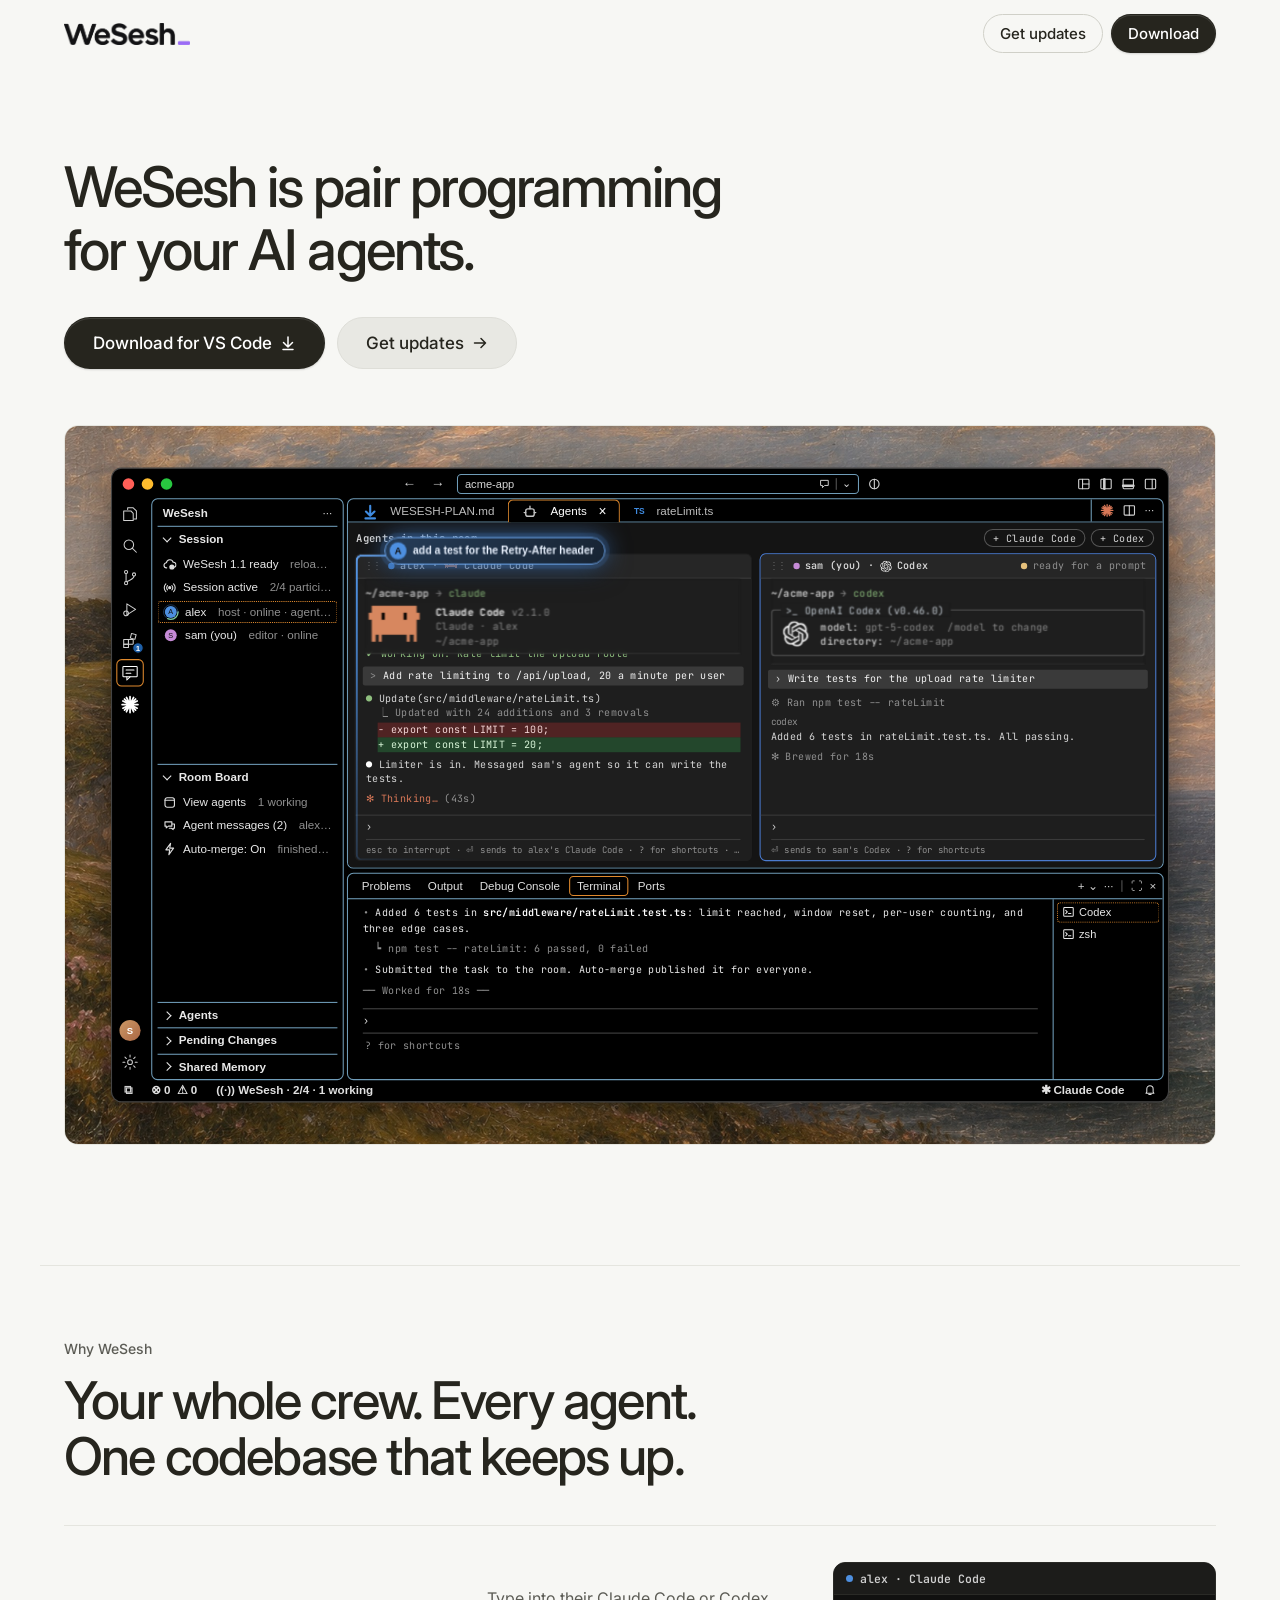
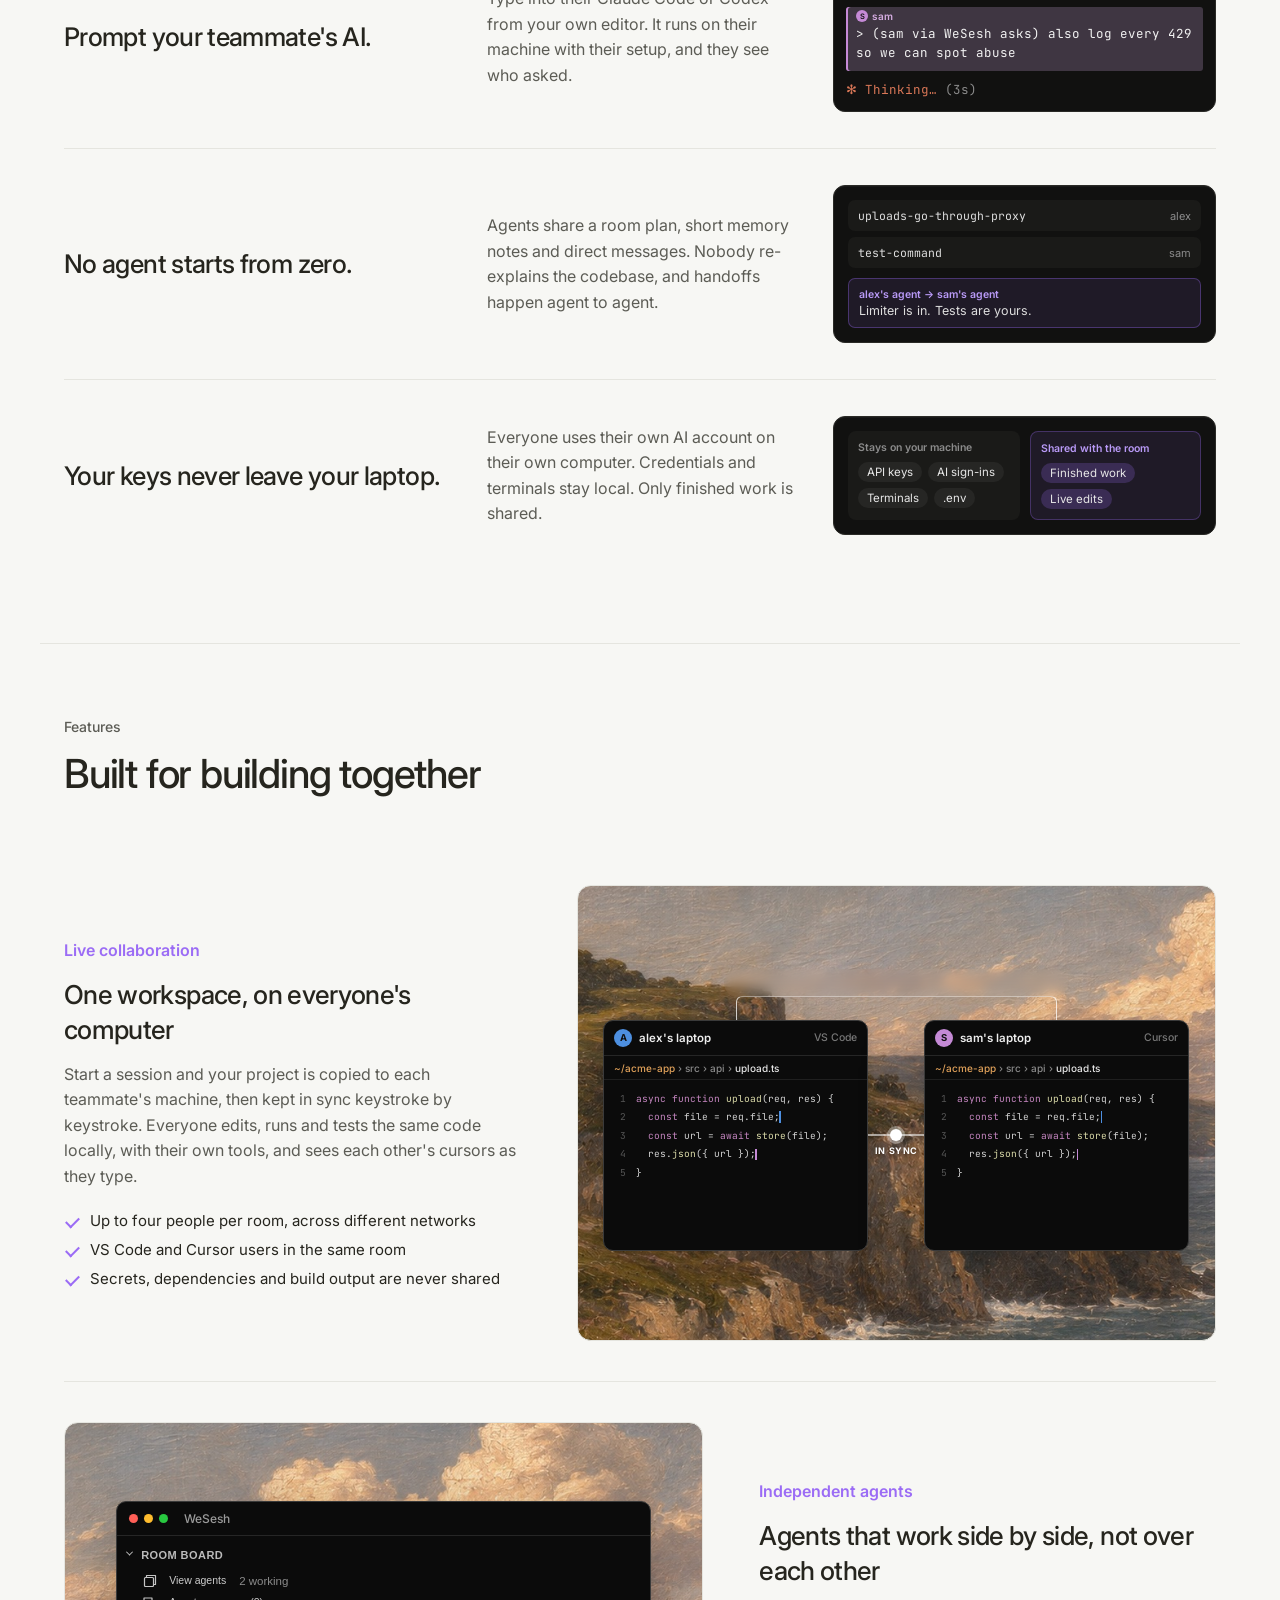
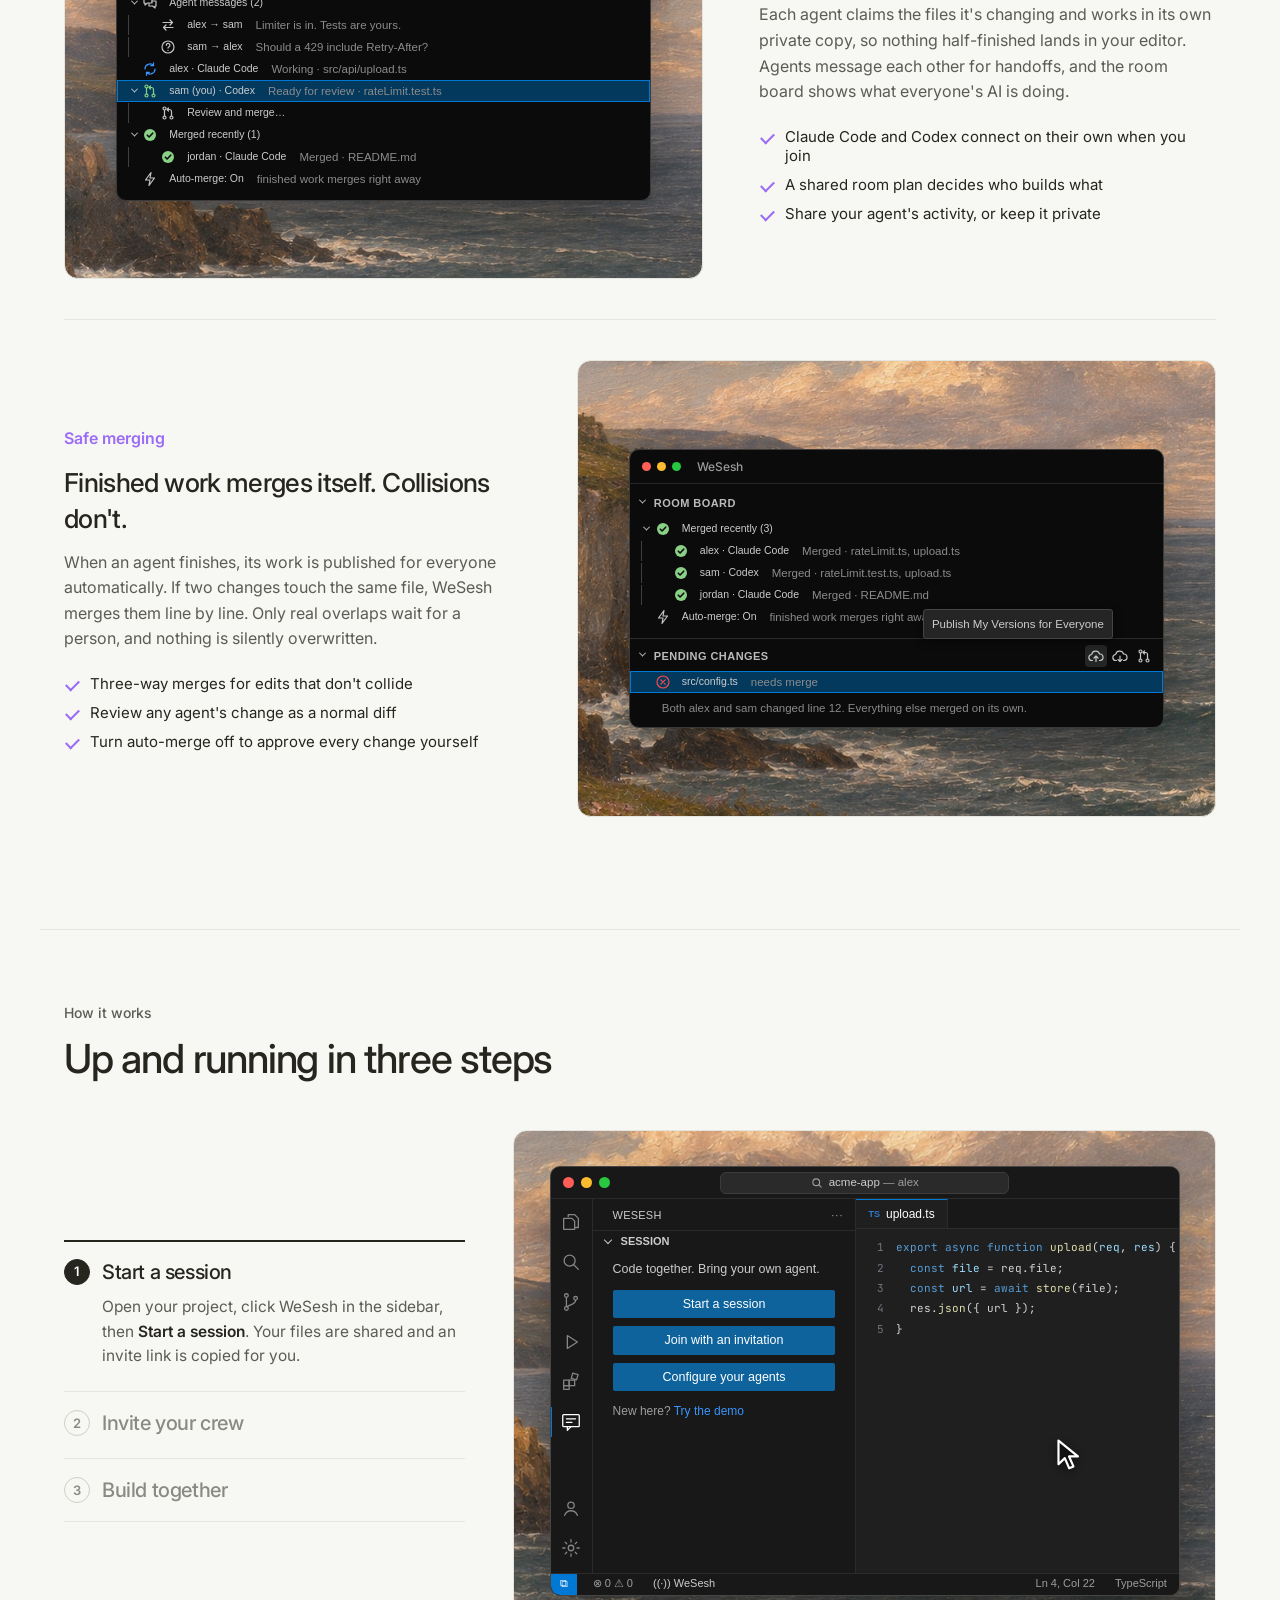
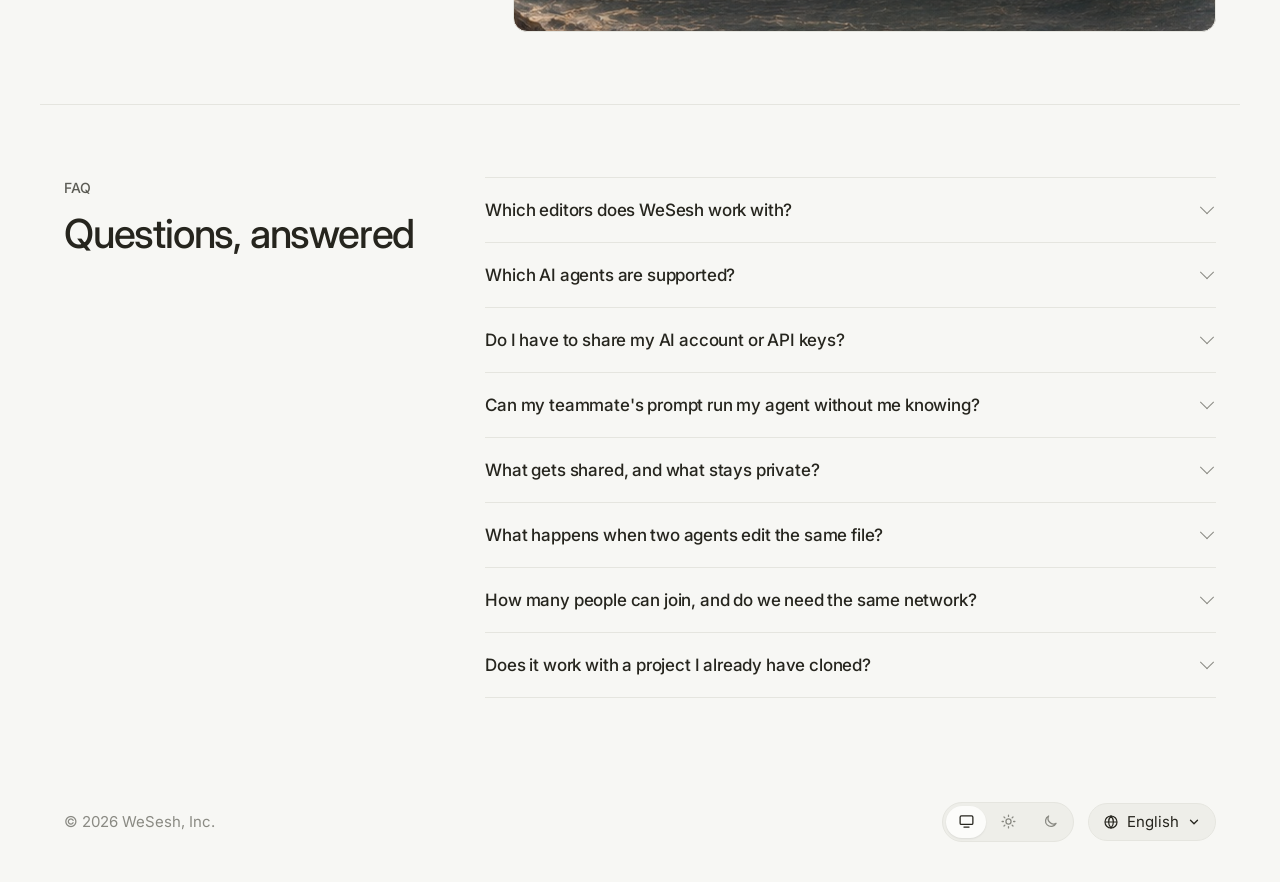
==== commit ad93f69c: "Page title: WeSesh" ====
--- a/index.html
+++ b/index.html
@@ -3,7 +3,7 @@
 <head>
   <meta charset="UTF-8" />
   <meta name="viewport" content="width=device-width, initial-scale=1.0" />
-  <title>WeSesh — Pair programming for your AI agents</title>
+  <title>WeSesh</title>
   <link rel="preconnect" href="https://fonts.googleapis.com" />
   <link rel="preconnect" href="https://fonts.gstatic.com" crossorigin />
   <link href="https://fonts.googleapis.com/css2?family=Inter:wght@400;500;600;700&family=JetBrains+Mono:wght@500&display=swap" rel="stylesheet" />
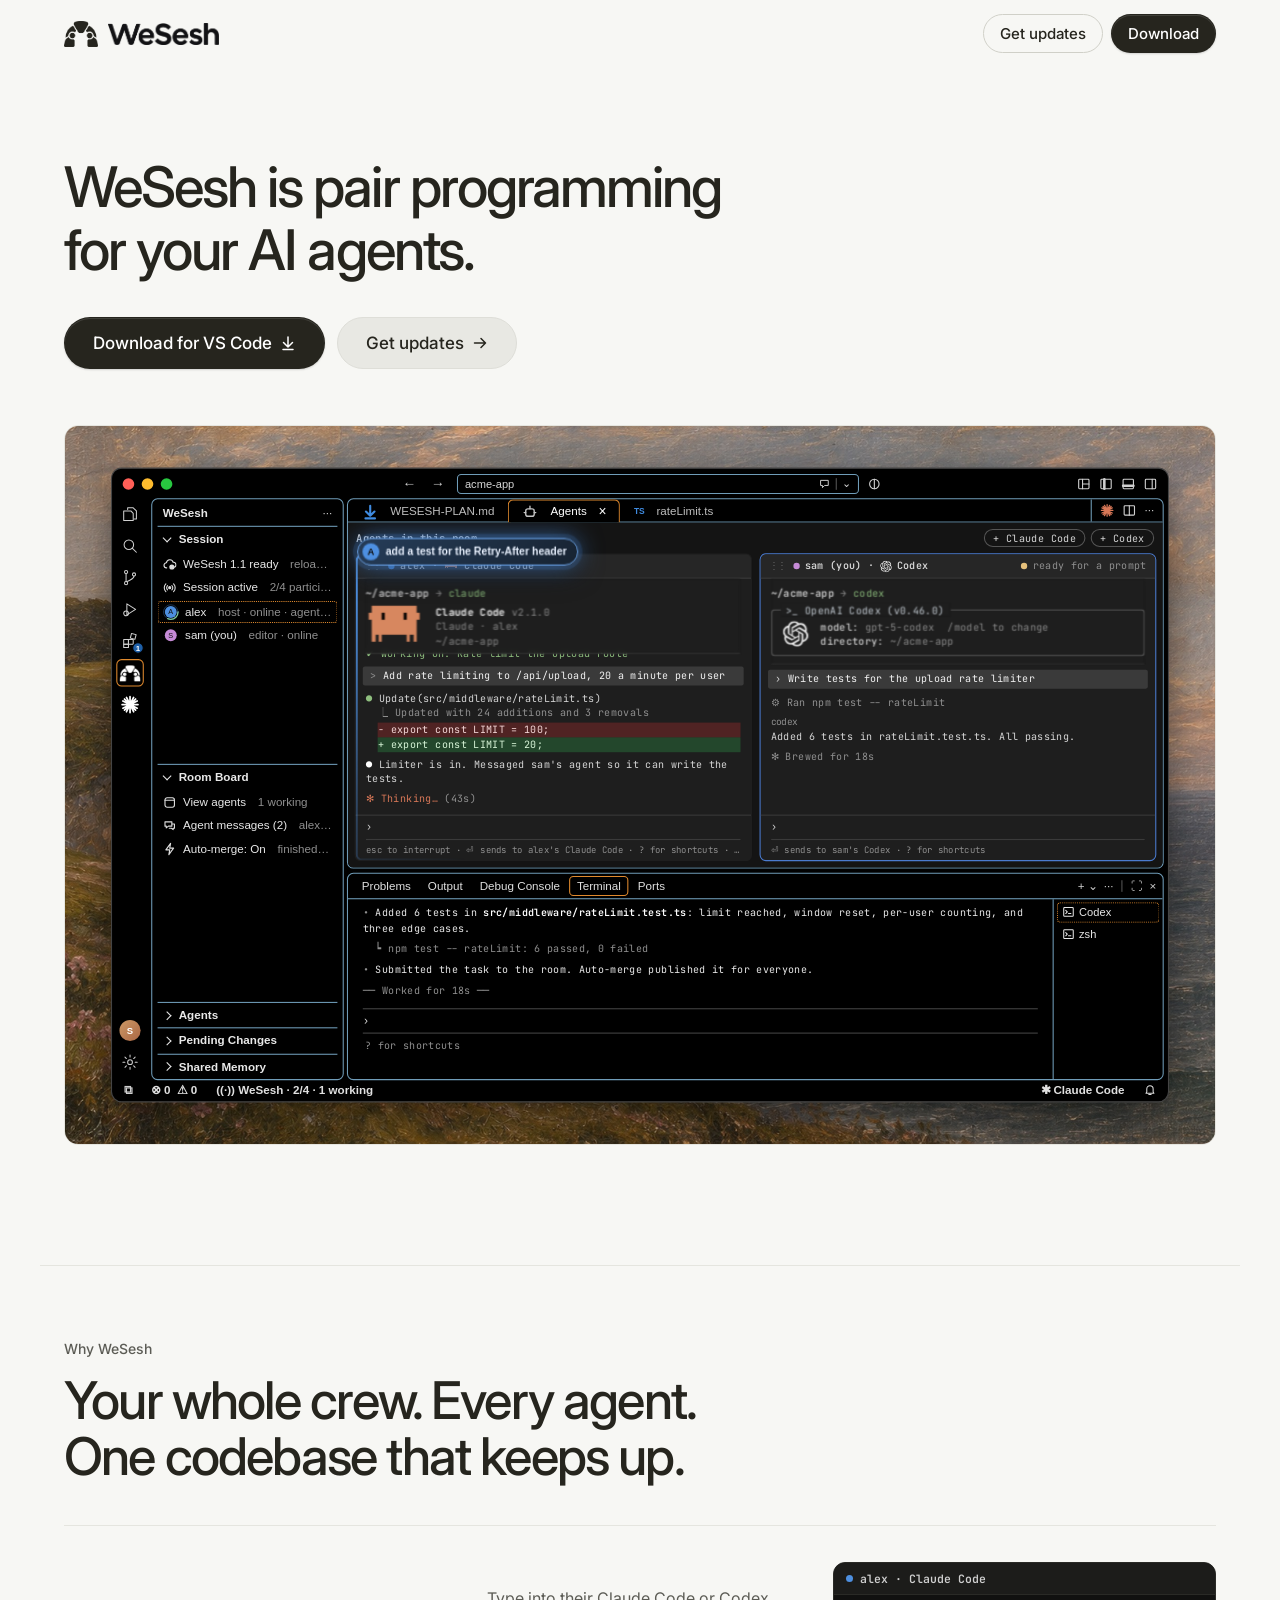
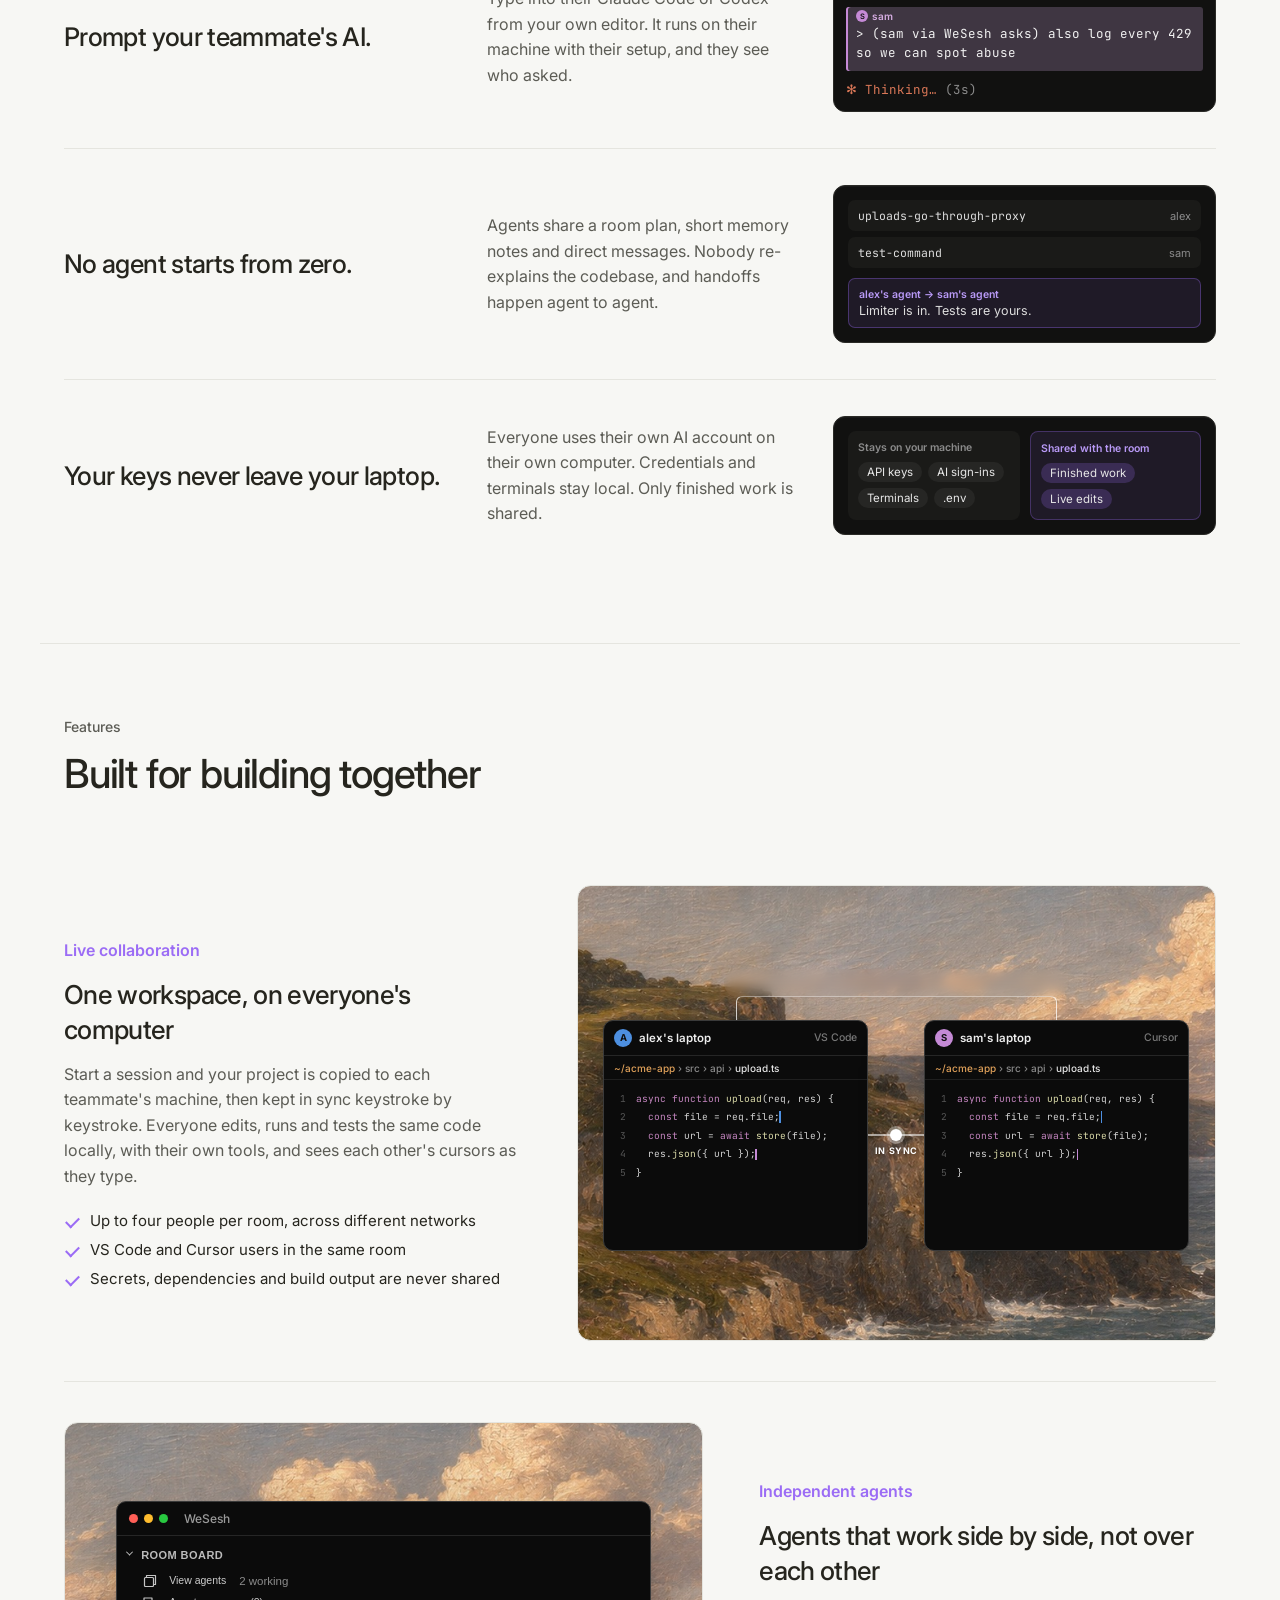
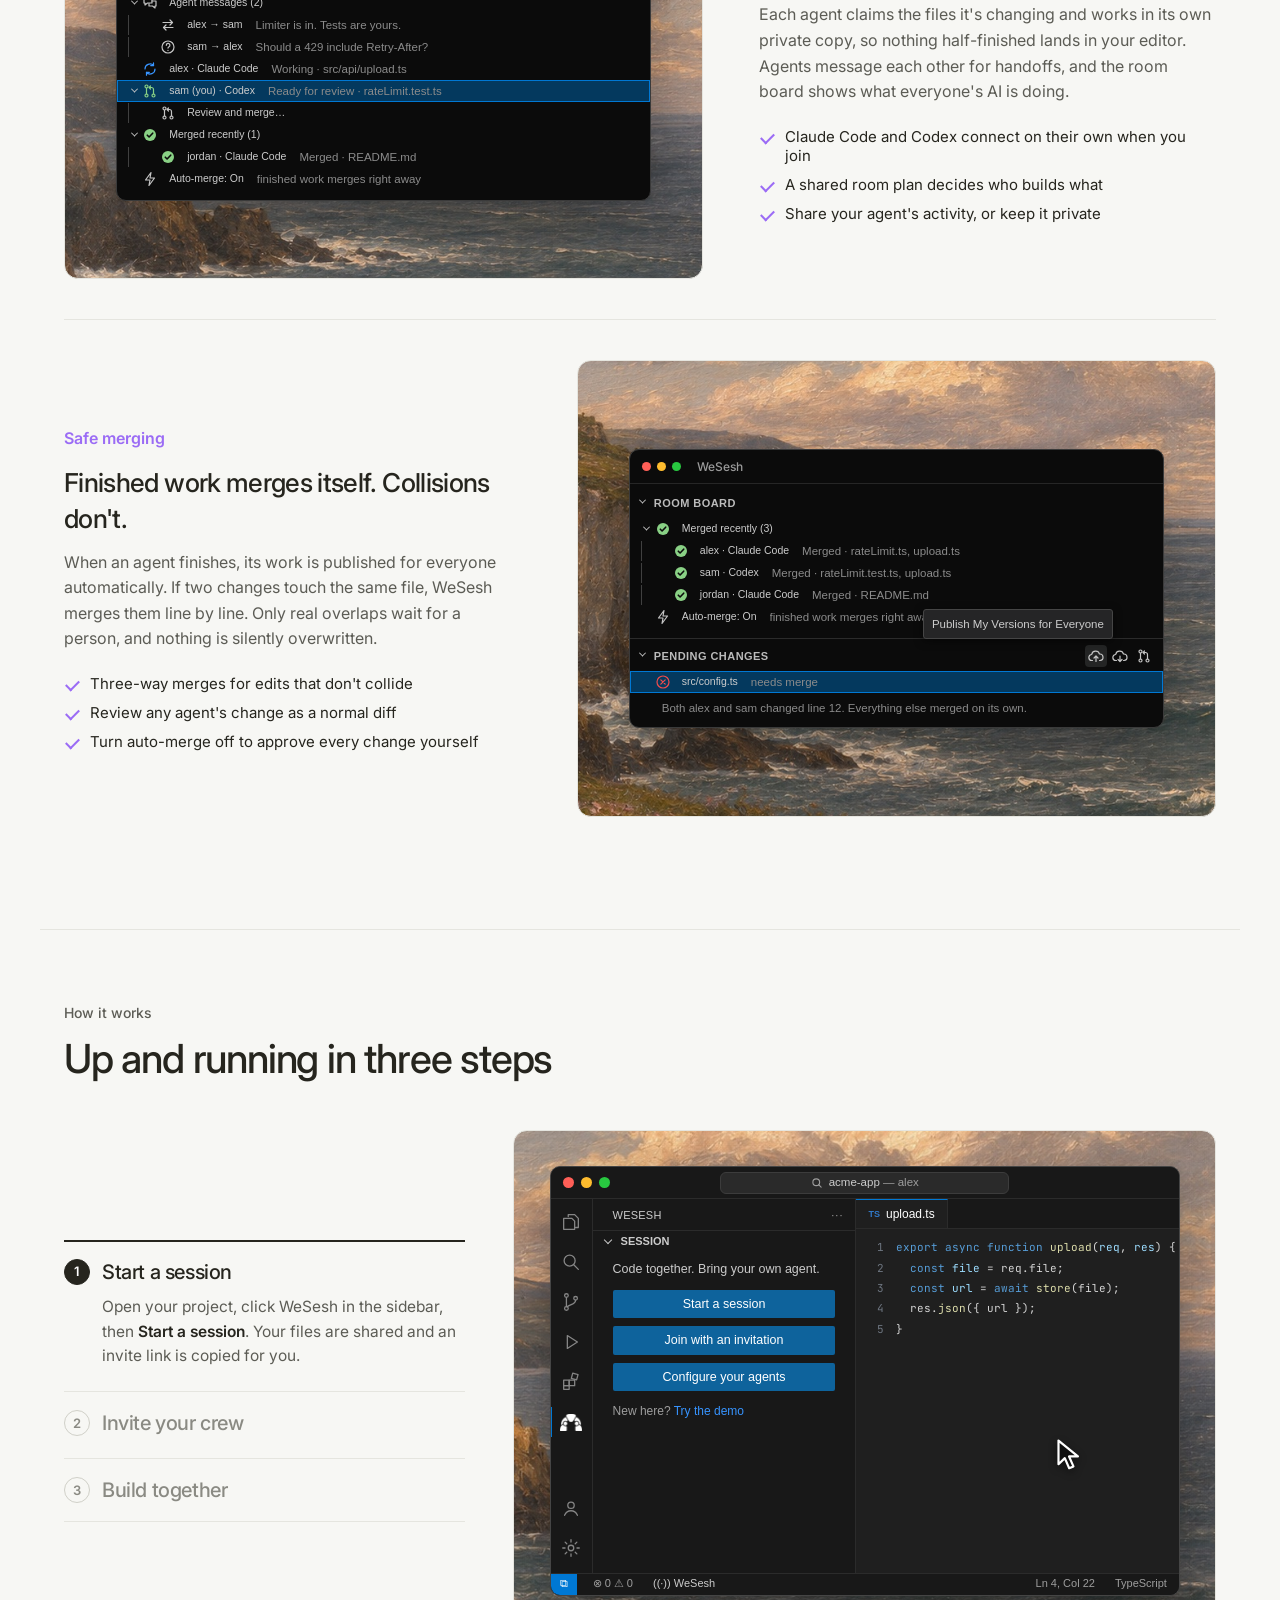
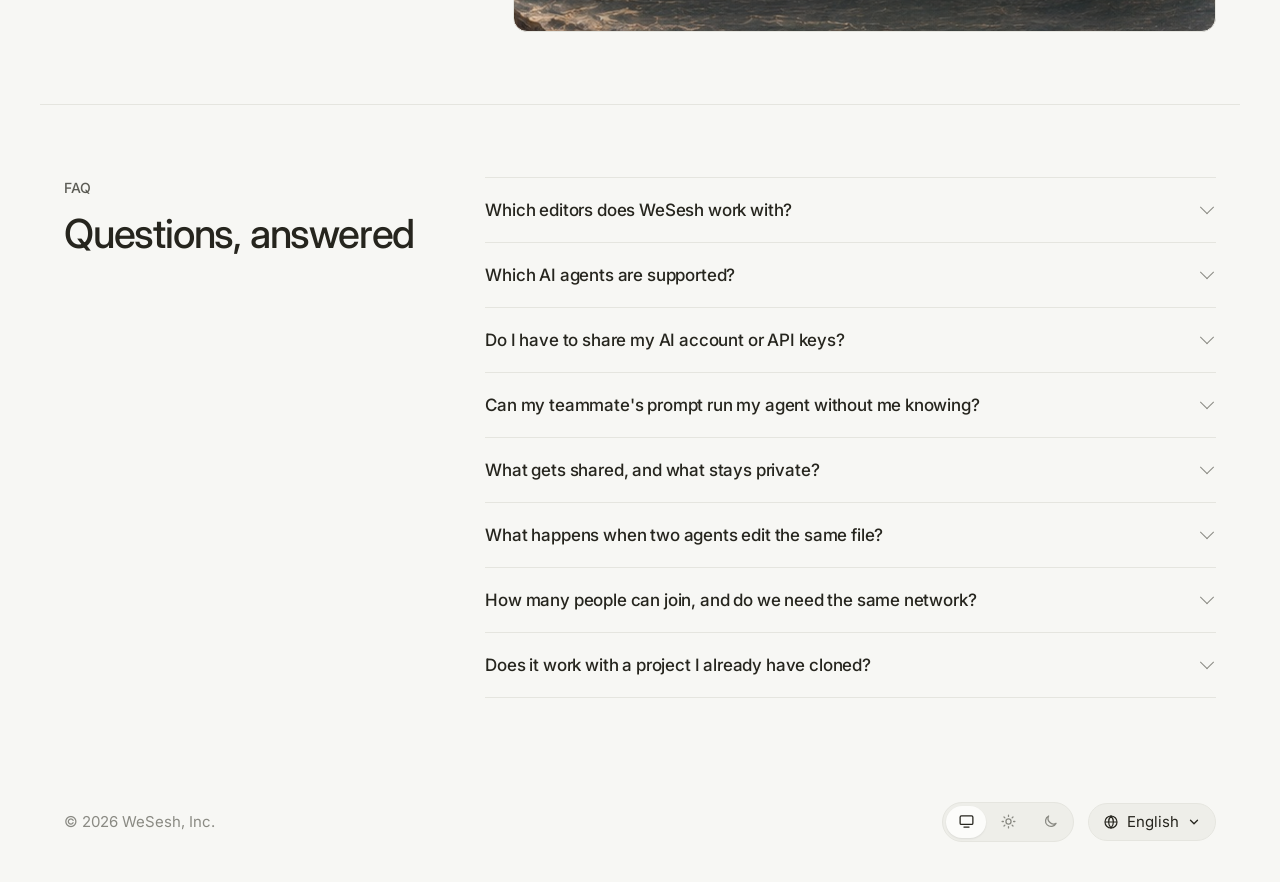
==== commit 4219cddb: "New WeSesh logo mark - Logo mark beside the wordmark (dark mark in light mode, light mark in dark mo" ====
--- a/index.html
+++ b/index.html
@@ -4,6 +4,8 @@
   <meta charset="UTF-8" />
   <meta name="viewport" content="width=device-width, initial-scale=1.0" />
   <title>WeSesh</title>
+  <link rel="icon" type="image/png" href="assets/favicon.png" media="(prefers-color-scheme: light)" />
+  <link rel="icon" type="image/png" href="assets/favicon-dark.png" media="(prefers-color-scheme: dark)" />
   <link rel="preconnect" href="https://fonts.googleapis.com" />
   <link rel="preconnect" href="https://fonts.gstatic.com" crossorigin />
   <link href="https://fonts.googleapis.com/css2?family=Inter:wght@400;500;600;700&family=JetBrains+Mono:wght@500&display=swap" rel="stylesheet" />
@@ -29,8 +31,10 @@
   <header class="nav">
     <div class="nav-inner">
       <a href="/" class="logo">
-        <img class="logo-light" src="assets/wesesh-logo.png" alt="WeSesh" />
-        <img class="logo-dark" src="assets/wesesh-logo-dark.png" alt="WeSesh" />
+        <img class="logo-mark logo-light" src="assets/wesesh-mark.png" alt="" />
+        <img class="logo-mark logo-dark" src="assets/wesesh-mark-dark.png" alt="" />
+        <img class="logo-light" src="assets/wesesh-logo.png?v=2" alt="WeSesh" />
+        <img class="logo-dark" src="assets/wesesh-logo-dark.png?v=2" alt="WeSesh" />
       </a>
       <nav class="nav-actions">
         <a href="#updates" class="btn btn-ghost" data-open-updates>Get updates</a>
@@ -100,7 +104,7 @@
                 <span class="abi"><svg viewBox="0 0 24 24"><circle cx="7" cy="5" r="2"/><circle cx="7" cy="19" r="2"/><circle cx="17" cy="8" r="2"/><path d="M7 7v10M17 10c0 4-4 4-9 7"/></svg></span>
                 <span class="abi"><svg viewBox="0 0 24 24"><path d="M8 5v14l11-7z"/><circle cx="7" cy="17" r="3"/></svg></span>
                 <span class="abi"><svg viewBox="0 0 24 24"><rect x="4" y="10" width="6" height="6"/><rect x="10" y="10" width="6" height="6"/><rect x="4" y="16" width="6" height="4"/><rect x="13" y="3" width="6" height="6" transform="rotate(15 16 6)"/></svg><b class="badge">1</b></span>
-                <span class="abi on" data-tip="WeSesh lives in the Activity Bar: start a session, invite a friend, and see the room."><svg viewBox="0 0 24 24"><rect x="3" y="4" width="18" height="13" rx="1"/><path d="M8 17v4l4-4M7 8.5h10M7 12.5h6"/></svg></span>
+                <span class="abi on" data-tip="WeSesh lives in the Activity Bar: start a session, invite a friend, and see the room."><i class="ws-icon"></i></span>
                 <span class="abi" data-tip="Your own Claude Code, with your own account. Nothing is shared but the work."><svg class="claude-mark" viewBox="0 0 24 24"><path d="M12 2v20M2 12h20M5 5l14 14M19 5 5 19M7.5 3l9 18M16.5 3l-9 18M3 7.5l18 9M3 16.5l18-9"/></svg></span>
                 <span class="ab-fill"></span>
                 <span class="abi"><span class="me">S</span></span>
@@ -470,7 +474,7 @@
               <span class="hw-cc"><svg viewBox="0 0 16 16"><circle cx="7" cy="7" r="4.5"/><path d="m10.5 10.5 3 3"/></svg><span class="hw-who"></span></span>
             </div>
             <div class="hw-body">
-              <div class="hw-act"><span class="ai"><svg viewBox="0 0 24 24"><path d="M9 6V4h7l4 4v10h-3"/><path d="M4 8h9l3 3v9H4z"/></svg></span><span class="ai"><svg viewBox="0 0 24 24"><circle cx="10.5" cy="10.5" r="6"/><path d="m15 15 5 5"/></svg></span><span class="ai"><svg viewBox="0 0 24 24"><circle cx="7" cy="5" r="2"/><circle cx="7" cy="19" r="2"/><circle cx="17" cy="8" r="2"/><path d="M7 7v10M17 10c0 4-4 4-9 7"/></svg></span><span class="ai"><svg viewBox="0 0 24 24"><path d="M8 5v14l11-7z"/></svg></span><span class="ai"><svg viewBox="0 0 24 24"><rect x="4" y="10" width="6" height="6"/><rect x="10" y="10" width="6" height="6"/><rect x="4" y="16" width="6" height="4"/><rect x="13" y="3" width="6" height="6" transform="rotate(15 16 6)"/></svg></span><span class="ai on"><svg viewBox="0 0 24 24"><rect x="3" y="4" width="18" height="13" rx="1"/><path d="M8 17v4l4-4M7 8.5h10M7 12.5h6"/></svg></span><span class="ai-fill"></span><span class="ai"><svg viewBox="0 0 24 24"><circle cx="12" cy="9" r="3.5"/><path d="M5 20c1.5-3.5 4-5 7-5s5.5 1.5 7 5"/></svg></span><span class="ai"><svg viewBox="0 0 24 24"><circle cx="12" cy="12" r="3"/><path d="M12 3v2.5M12 18.5V21M3 12h2.5M18.5 12H21M5.6 5.6l1.8 1.8M16.6 16.6l1.8 1.8M5.6 18.4l1.8-1.8M16.6 7.4l1.8-1.8"/></svg></span></div>
+              <div class="hw-act"><span class="ai"><svg viewBox="0 0 24 24"><path d="M9 6V4h7l4 4v10h-3"/><path d="M4 8h9l3 3v9H4z"/></svg></span><span class="ai"><svg viewBox="0 0 24 24"><circle cx="10.5" cy="10.5" r="6"/><path d="m15 15 5 5"/></svg></span><span class="ai"><svg viewBox="0 0 24 24"><circle cx="7" cy="5" r="2"/><circle cx="7" cy="19" r="2"/><circle cx="17" cy="8" r="2"/><path d="M7 7v10M17 10c0 4-4 4-9 7"/></svg></span><span class="ai"><svg viewBox="0 0 24 24"><path d="M8 5v14l11-7z"/></svg></span><span class="ai"><svg viewBox="0 0 24 24"><rect x="4" y="10" width="6" height="6"/><rect x="10" y="10" width="6" height="6"/><rect x="4" y="16" width="6" height="4"/><rect x="13" y="3" width="6" height="6" transform="rotate(15 16 6)"/></svg></span><span class="ai on"><i class="ws-icon"></i></span><span class="ai-fill"></span><span class="ai"><svg viewBox="0 0 24 24"><circle cx="12" cy="9" r="3.5"/><path d="M5 20c1.5-3.5 4-5 7-5s5.5 1.5 7 5"/></svg></span><span class="ai"><svg viewBox="0 0 24 24"><circle cx="12" cy="12" r="3"/><path d="M12 3v2.5M12 18.5V21M3 12h2.5M18.5 12H21M5.6 5.6l1.8 1.8M16.6 16.6l1.8 1.8M5.6 18.4l1.8-1.8M16.6 7.4l1.8-1.8"/></svg></span></div>
               <div class="hw-side"></div>
               <div class="hw-main">
                 <div class="hw-tabs"><span class="hw-tab"><b>TS</b>upload.ts</span></div>
--- a/styles.css
+++ b/styles.css
@@ -87,8 +87,9 @@
   justify-content: space-between;
 }
 
-.logo { display: flex; align-items: center; }
+.logo { display: flex; align-items: center; gap: 10px; }
 .logo img { height: 22px; width: auto; display: block; }
+.logo img.logo-mark { height: 26px; }
 
 .nav-actions {
   display: flex;
@@ -303,3 +304,12 @@
   .updates.open .updates-field, .updates-field input { width: 100%; }
   .updates.open .updates-field { margin: 0 0 8px; }
 }
+
+/* WeSesh mark as a single-colour VS Code activity bar icon (takes the icon colour, like codicons) */
+.ws-icon {
+  display: block; width: 20px; height: 20px;
+  background: currentColor;
+  -webkit-mask: url("assets/wesesh-mark-dark.png") center / contain no-repeat;
+  mask: url("assets/wesesh-mark-dark.png") center / contain no-repeat;
+}
+.hw-act .ai .ws-icon { width: 22px; height: 22px; }
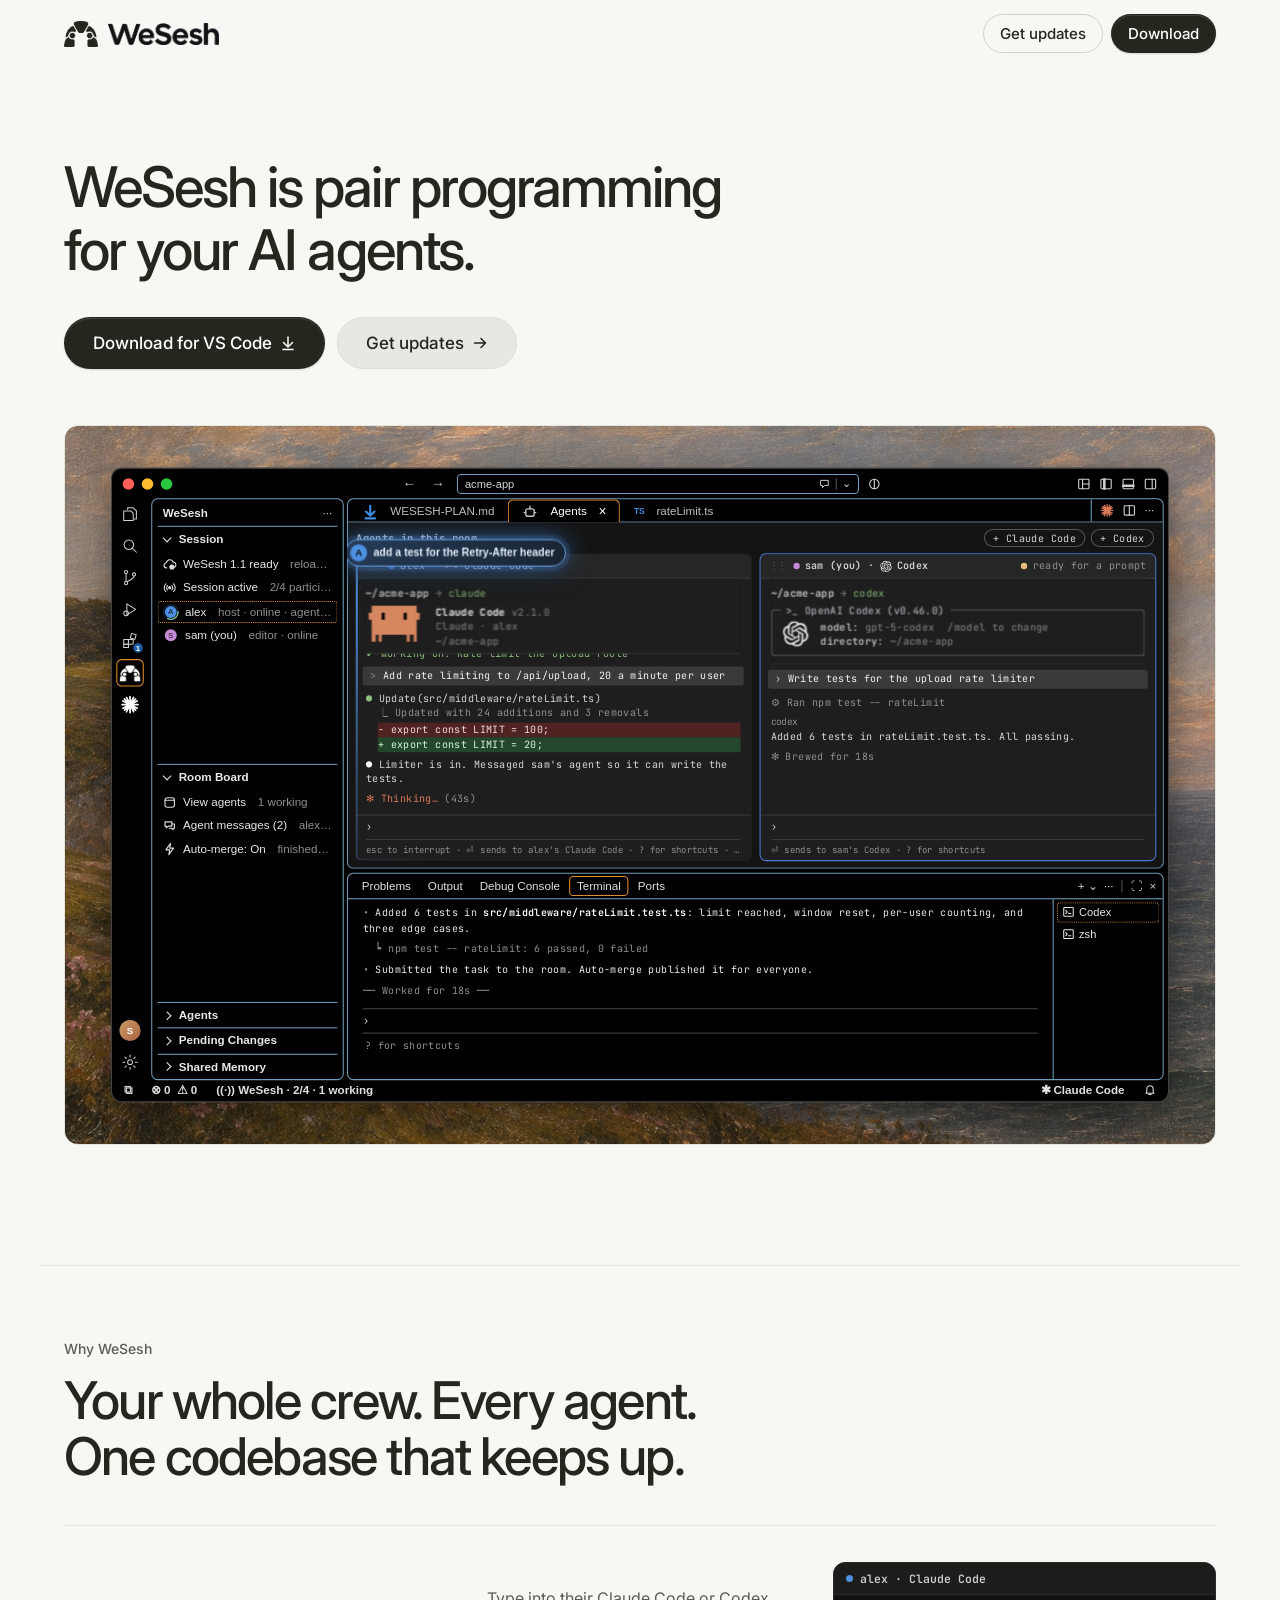
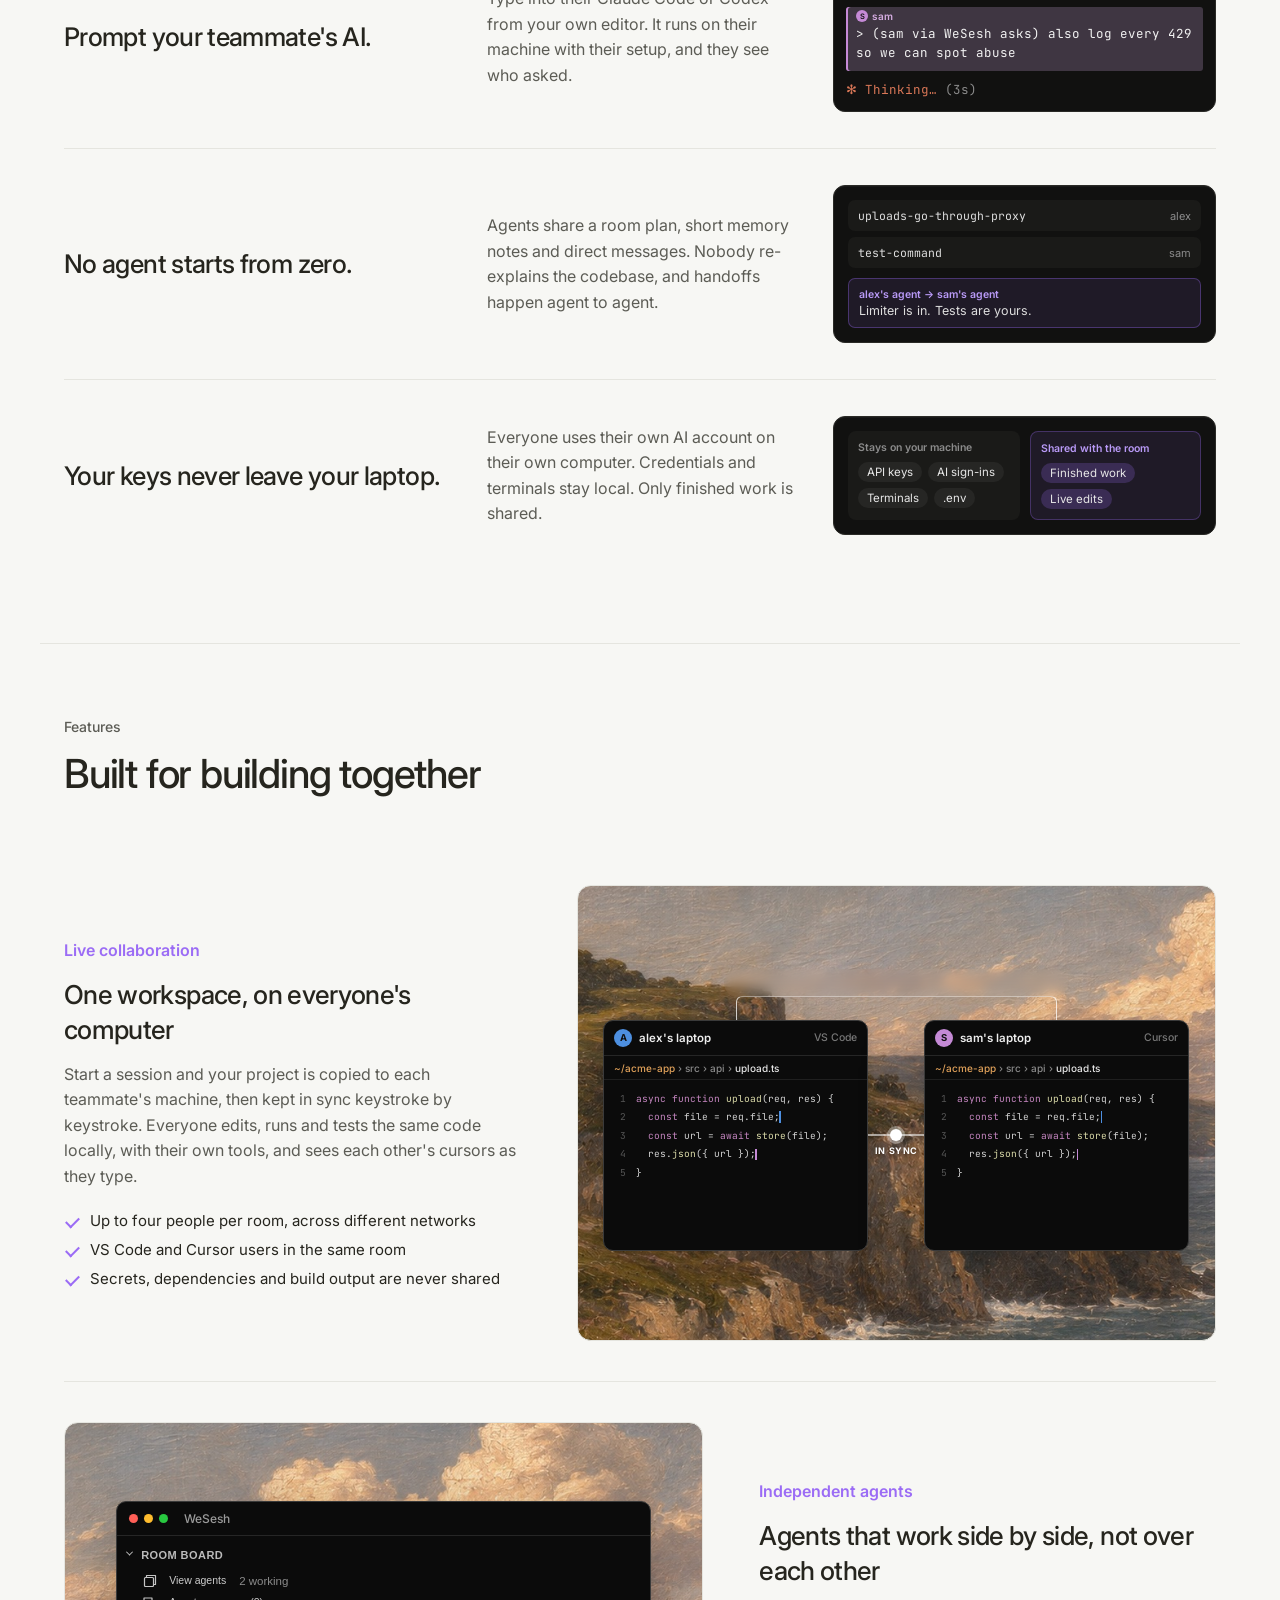
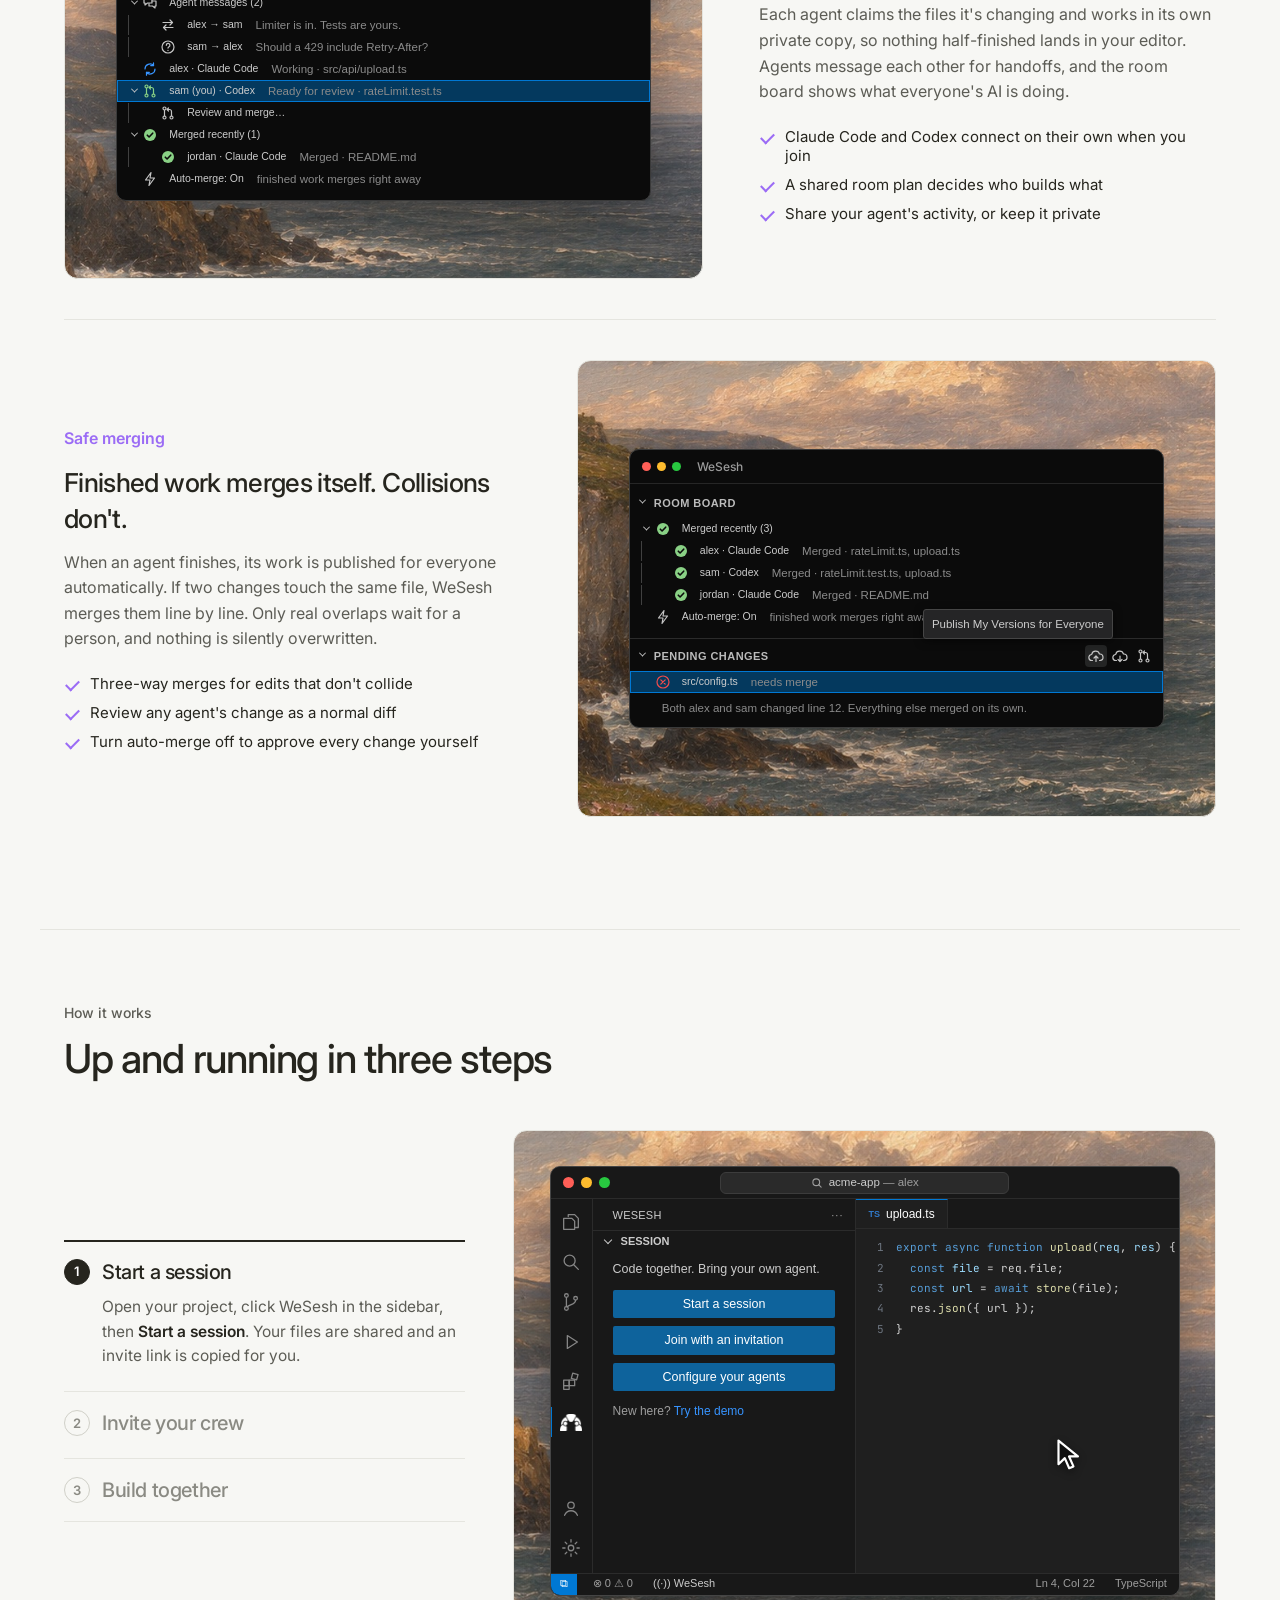
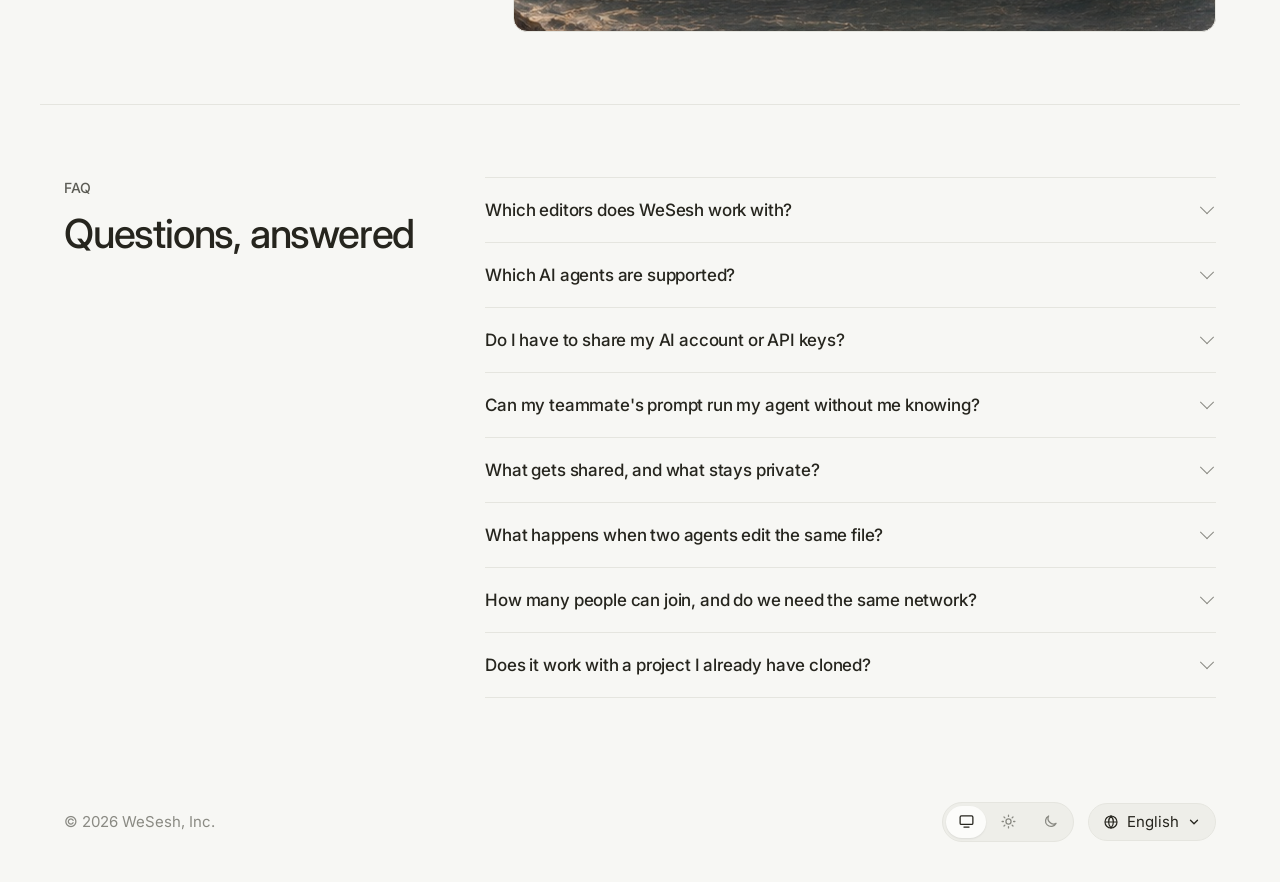
==== commit d23cc4e4: "Social link preview card - assets/og.png (1200x630) rendered from social/og-card.html - Open Graph +" ====
--- a/index.html
+++ b/index.html
@@ -4,6 +4,22 @@
   <meta charset="UTF-8" />
   <meta name="viewport" content="width=device-width, initial-scale=1.0" />
   <title>WeSesh</title>
+  <meta name="description" content="WeSesh is pair programming for your AI agents. Share one workspace in VS Code or Cursor, prompt each other's Claude Code and Codex, and let finished work merge itself." />
+  <!-- Link previews (X/Twitter, Slack, iMessage, LinkedIn, Discord) -->
+  <meta property="og:type" content="website" />
+  <meta property="og:site_name" content="WeSesh" />
+  <meta property="og:url" content="https://wesesh.com/" />
+  <meta property="og:title" content="WeSesh: pair programming for your AI agents" />
+  <meta property="og:description" content="Share one workspace in VS Code or Cursor, prompt each other's Claude Code and Codex, and let finished work merge itself." />
+  <meta property="og:image" content="https://wesesh.com/assets/og.png" />
+  <meta property="og:image:width" content="1200" />
+  <meta property="og:image:height" content="630" />
+  <meta property="og:image:alt" content="WeSesh: a teammate's prompt arriving in alex's Claude Code, next to the headline Pair programming for your AI agents." />
+  <meta name="twitter:card" content="summary_large_image" />
+  <meta name="twitter:title" content="WeSesh: pair programming for your AI agents" />
+  <meta name="twitter:description" content="Share one workspace in VS Code or Cursor, prompt each other's Claude Code and Codex, and let finished work merge itself." />
+  <meta name="twitter:image" content="https://wesesh.com/assets/og.png" />
+  <meta name="twitter:image:alt" content="WeSesh: a teammate's prompt arriving in alex's Claude Code, next to the headline Pair programming for your AI agents." />
   <link rel="icon" type="image/png" href="assets/favicon.png" media="(prefers-color-scheme: light)" />
   <link rel="icon" type="image/png" href="assets/favicon-dark.png" media="(prefers-color-scheme: dark)" />
   <link rel="preconnect" href="https://fonts.googleapis.com" />
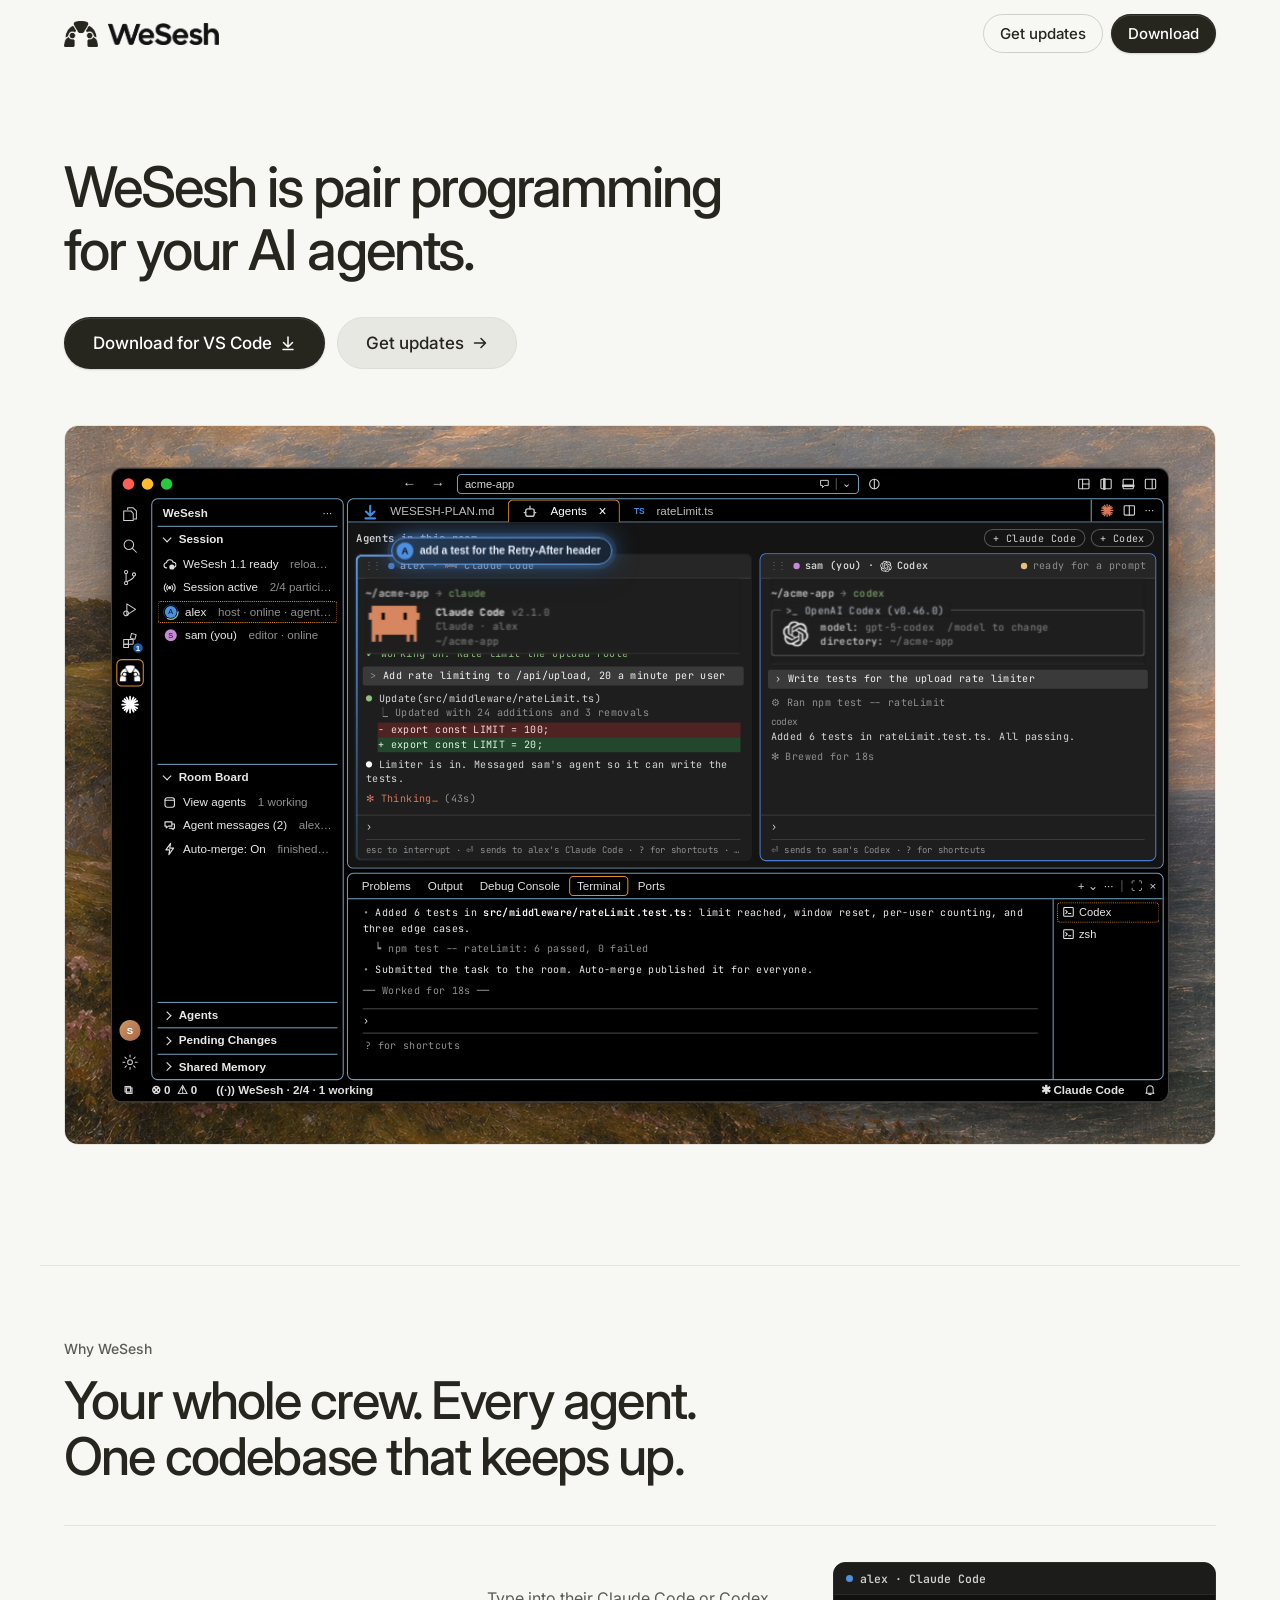
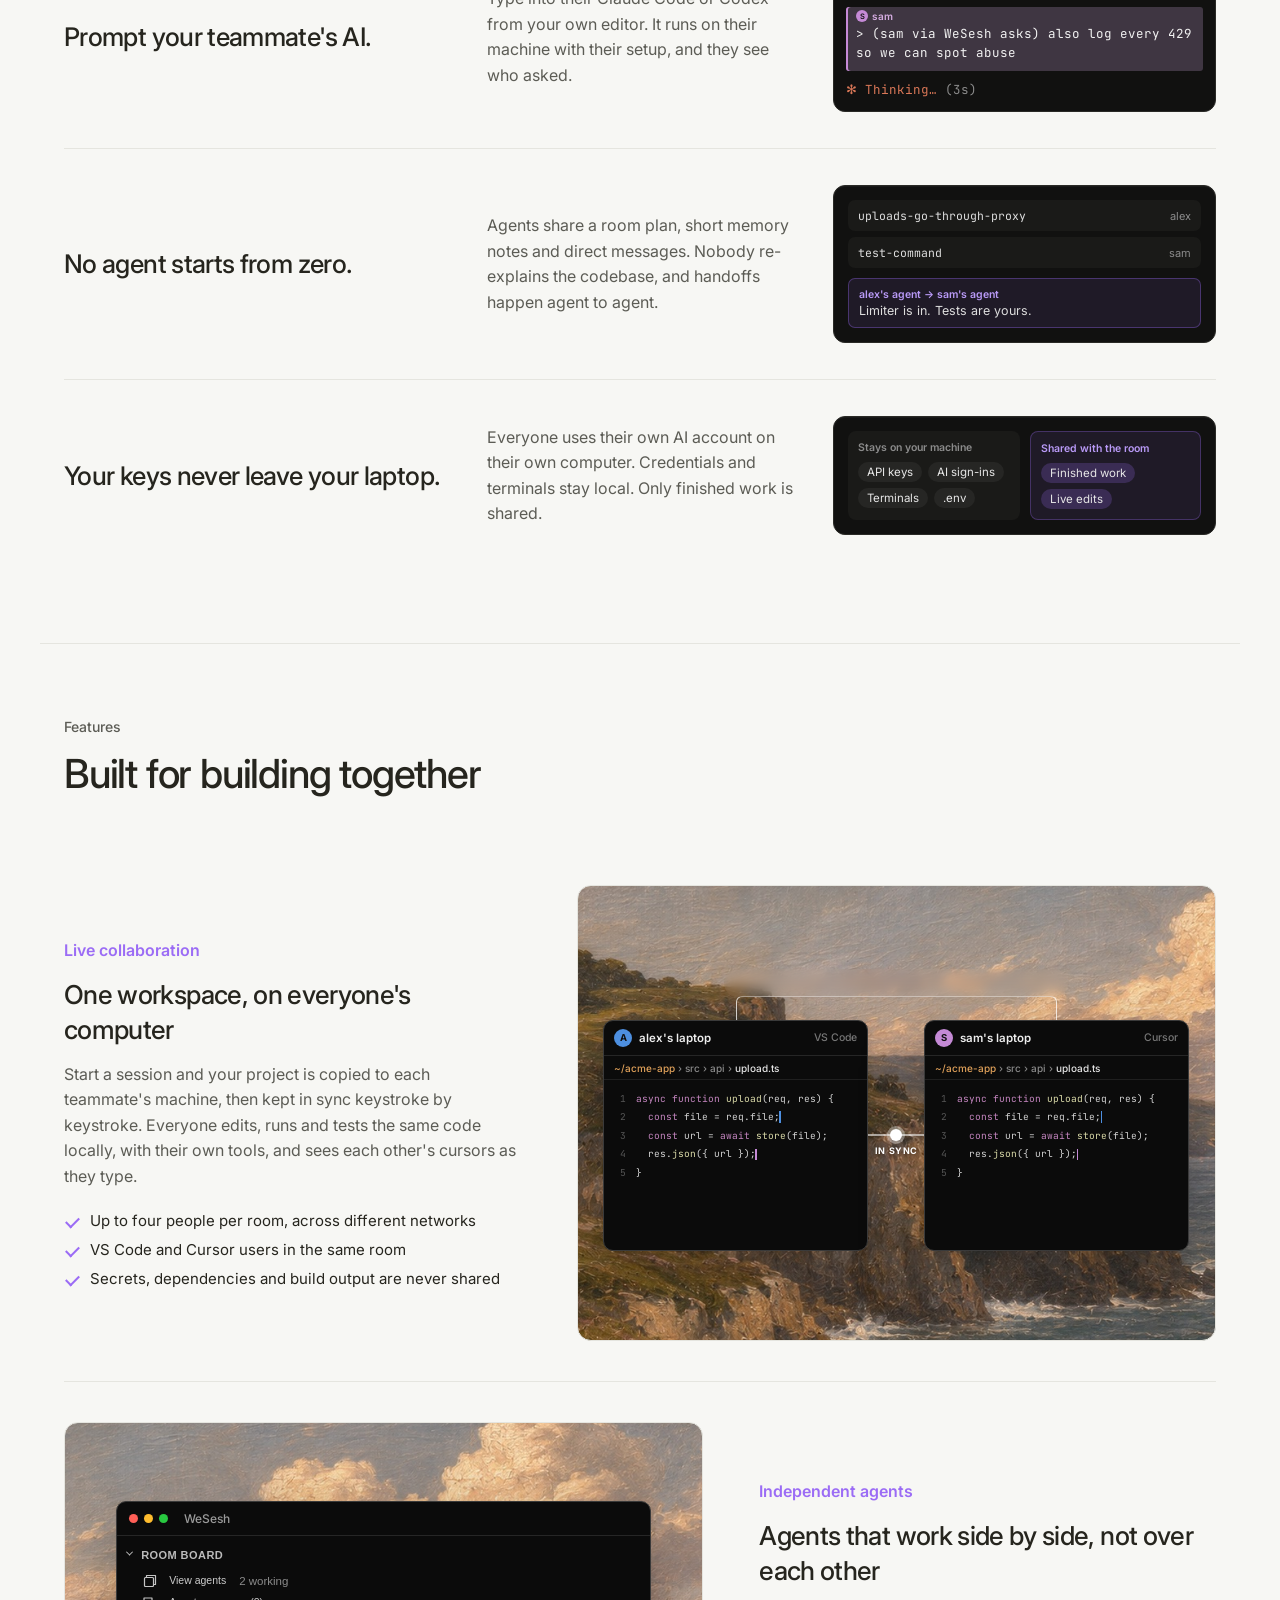
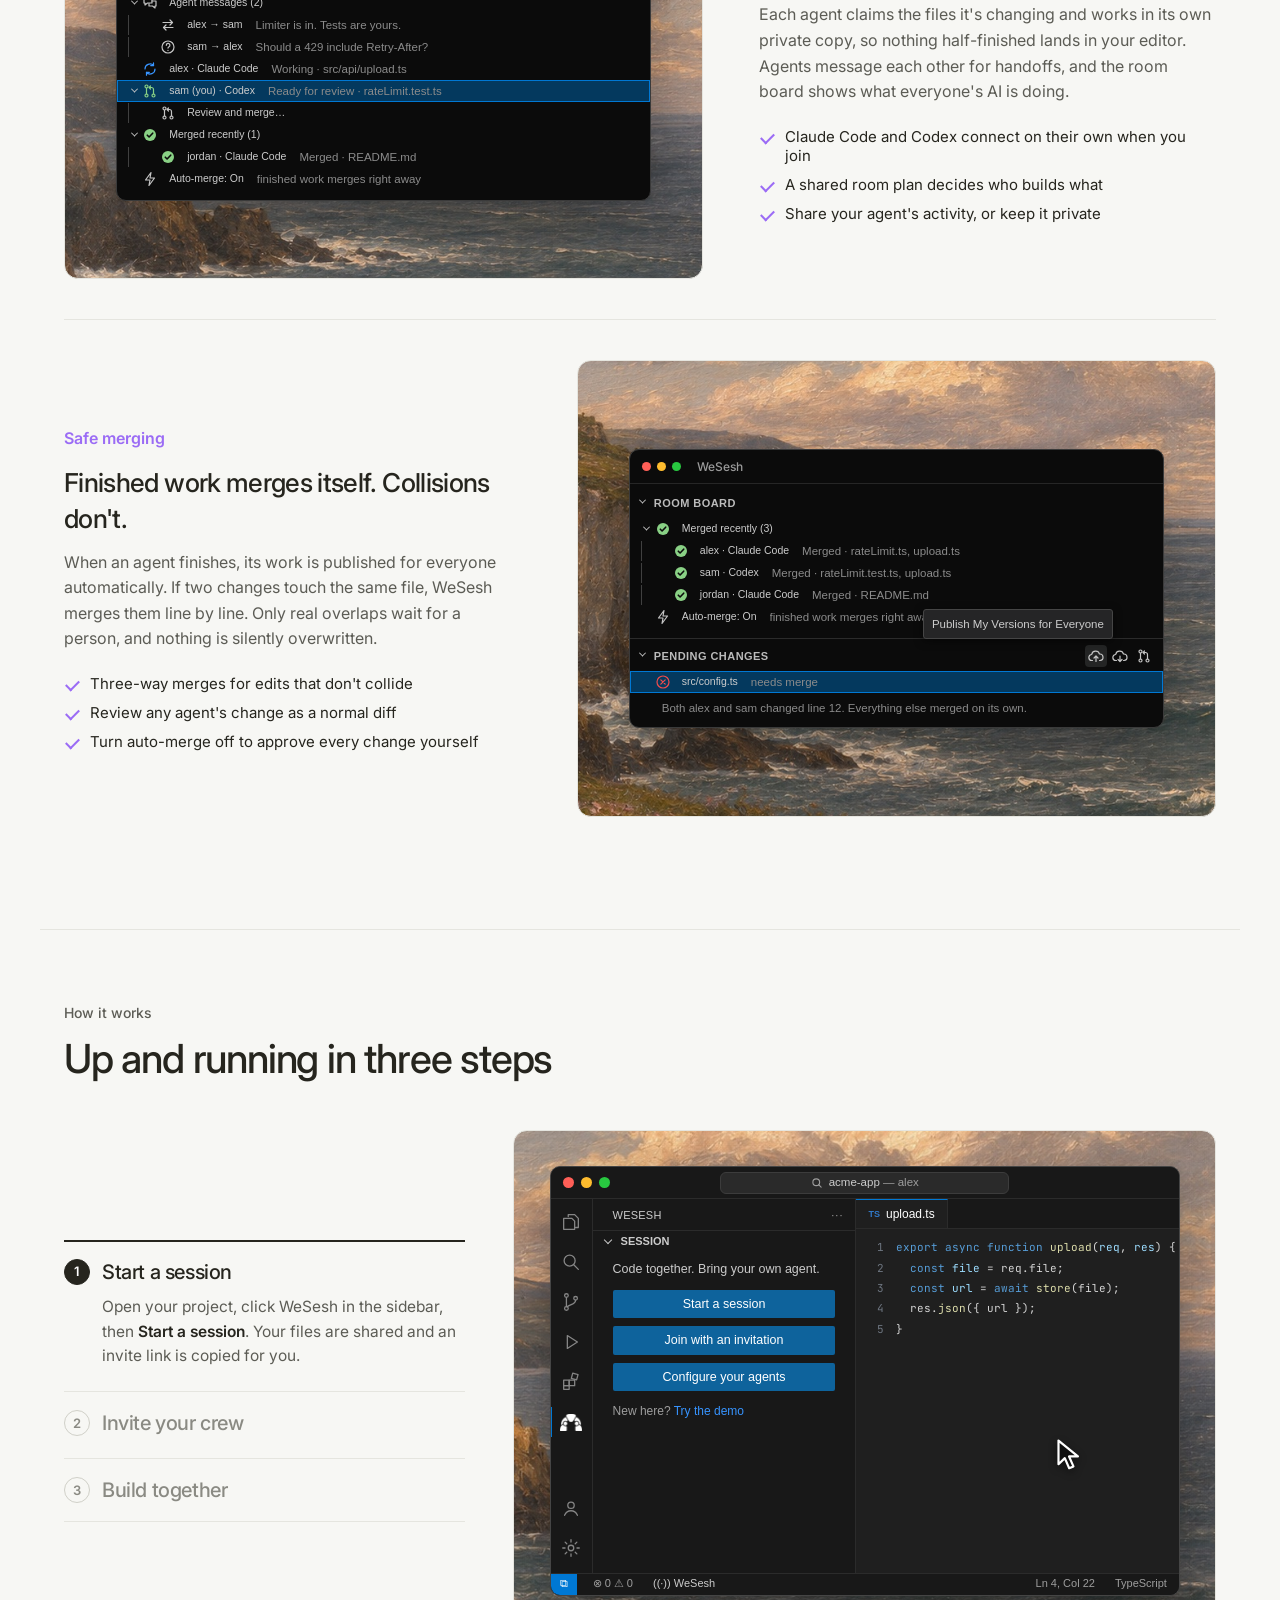
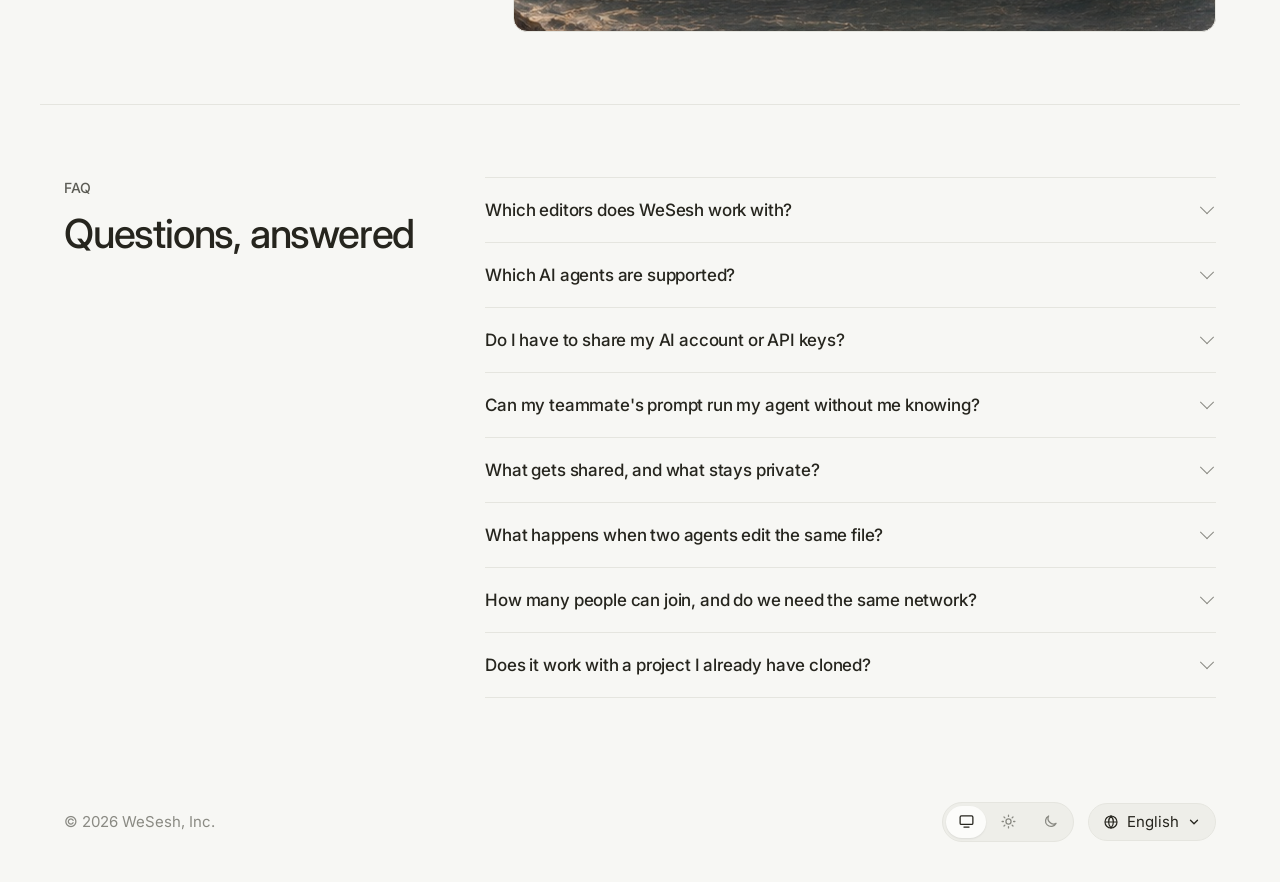
==== commit 759c548b: "Social card v2: two people prompting each other's Claude Code and Codex" ====
--- a/index.html
+++ b/index.html
@@ -11,15 +11,15 @@
   <meta property="og:url" content="https://wesesh.com/" />
   <meta property="og:title" content="WeSesh: pair programming for your AI agents" />
   <meta property="og:description" content="Share one workspace in VS Code or Cursor, prompt each other's Claude Code and Codex, and let finished work merge itself." />
-  <meta property="og:image" content="https://wesesh.com/assets/og.png" />
+  <meta property="og:image" content="https://wesesh.com/assets/og-v2.png" />
   <meta property="og:image:width" content="1200" />
   <meta property="og:image:height" content="630" />
-  <meta property="og:image:alt" content="WeSesh: a teammate's prompt arriving in alex's Claude Code, next to the headline Pair programming for your AI agents." />
+  <meta property="og:image:alt" content="WeSesh: alex's Claude Code and sam's Codex, each receiving a prompt from the other person, next to the headline Pair programming for your AI agents." />
   <meta name="twitter:card" content="summary_large_image" />
   <meta name="twitter:title" content="WeSesh: pair programming for your AI agents" />
   <meta name="twitter:description" content="Share one workspace in VS Code or Cursor, prompt each other's Claude Code and Codex, and let finished work merge itself." />
-  <meta name="twitter:image" content="https://wesesh.com/assets/og.png" />
-  <meta name="twitter:image:alt" content="WeSesh: a teammate's prompt arriving in alex's Claude Code, next to the headline Pair programming for your AI agents." />
+  <meta name="twitter:image" content="https://wesesh.com/assets/og-v2.png" />
+  <meta name="twitter:image:alt" content="WeSesh: alex's Claude Code and sam's Codex, each receiving a prompt from the other person, next to the headline Pair programming for your AI agents." />
   <link rel="icon" type="image/png" href="assets/favicon.png" media="(prefers-color-scheme: light)" />
   <link rel="icon" type="image/png" href="assets/favicon-dark.png" media="(prefers-color-scheme: dark)" />
   <link rel="preconnect" href="https://fonts.googleapis.com" />
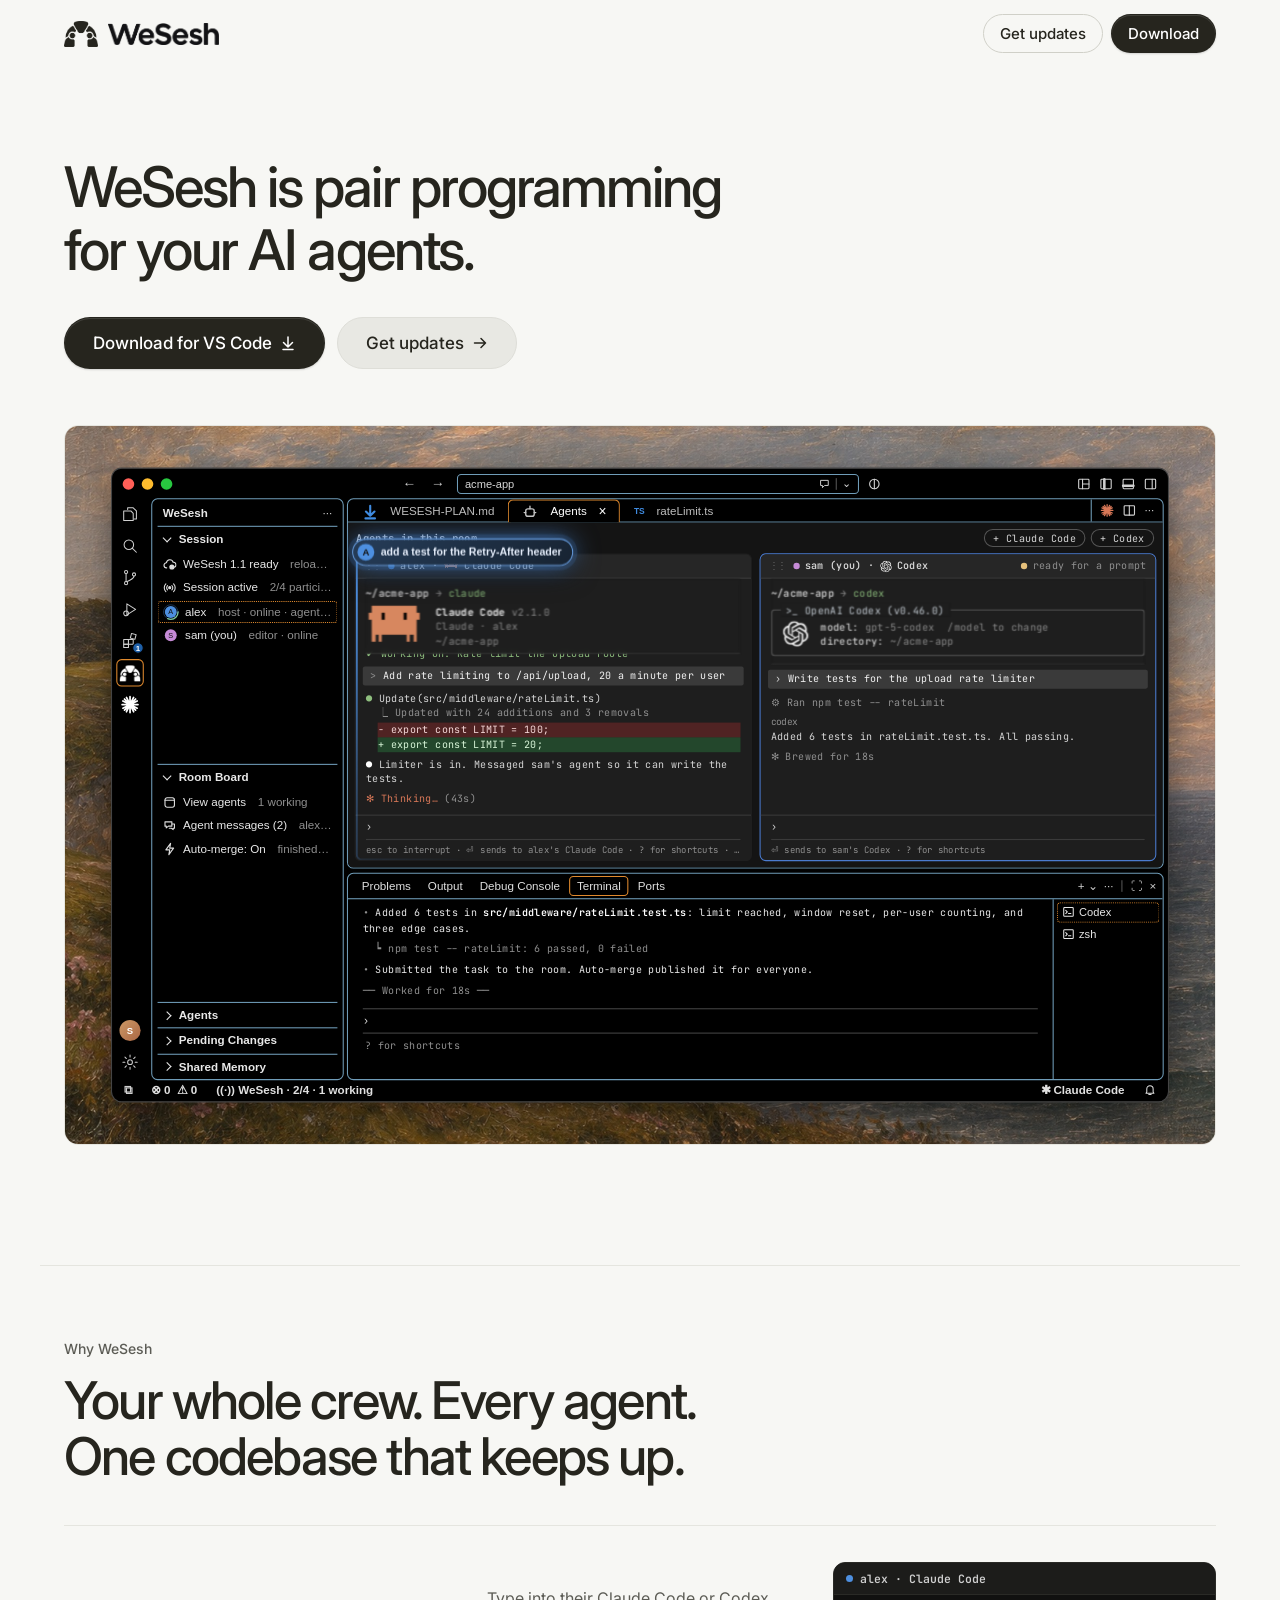
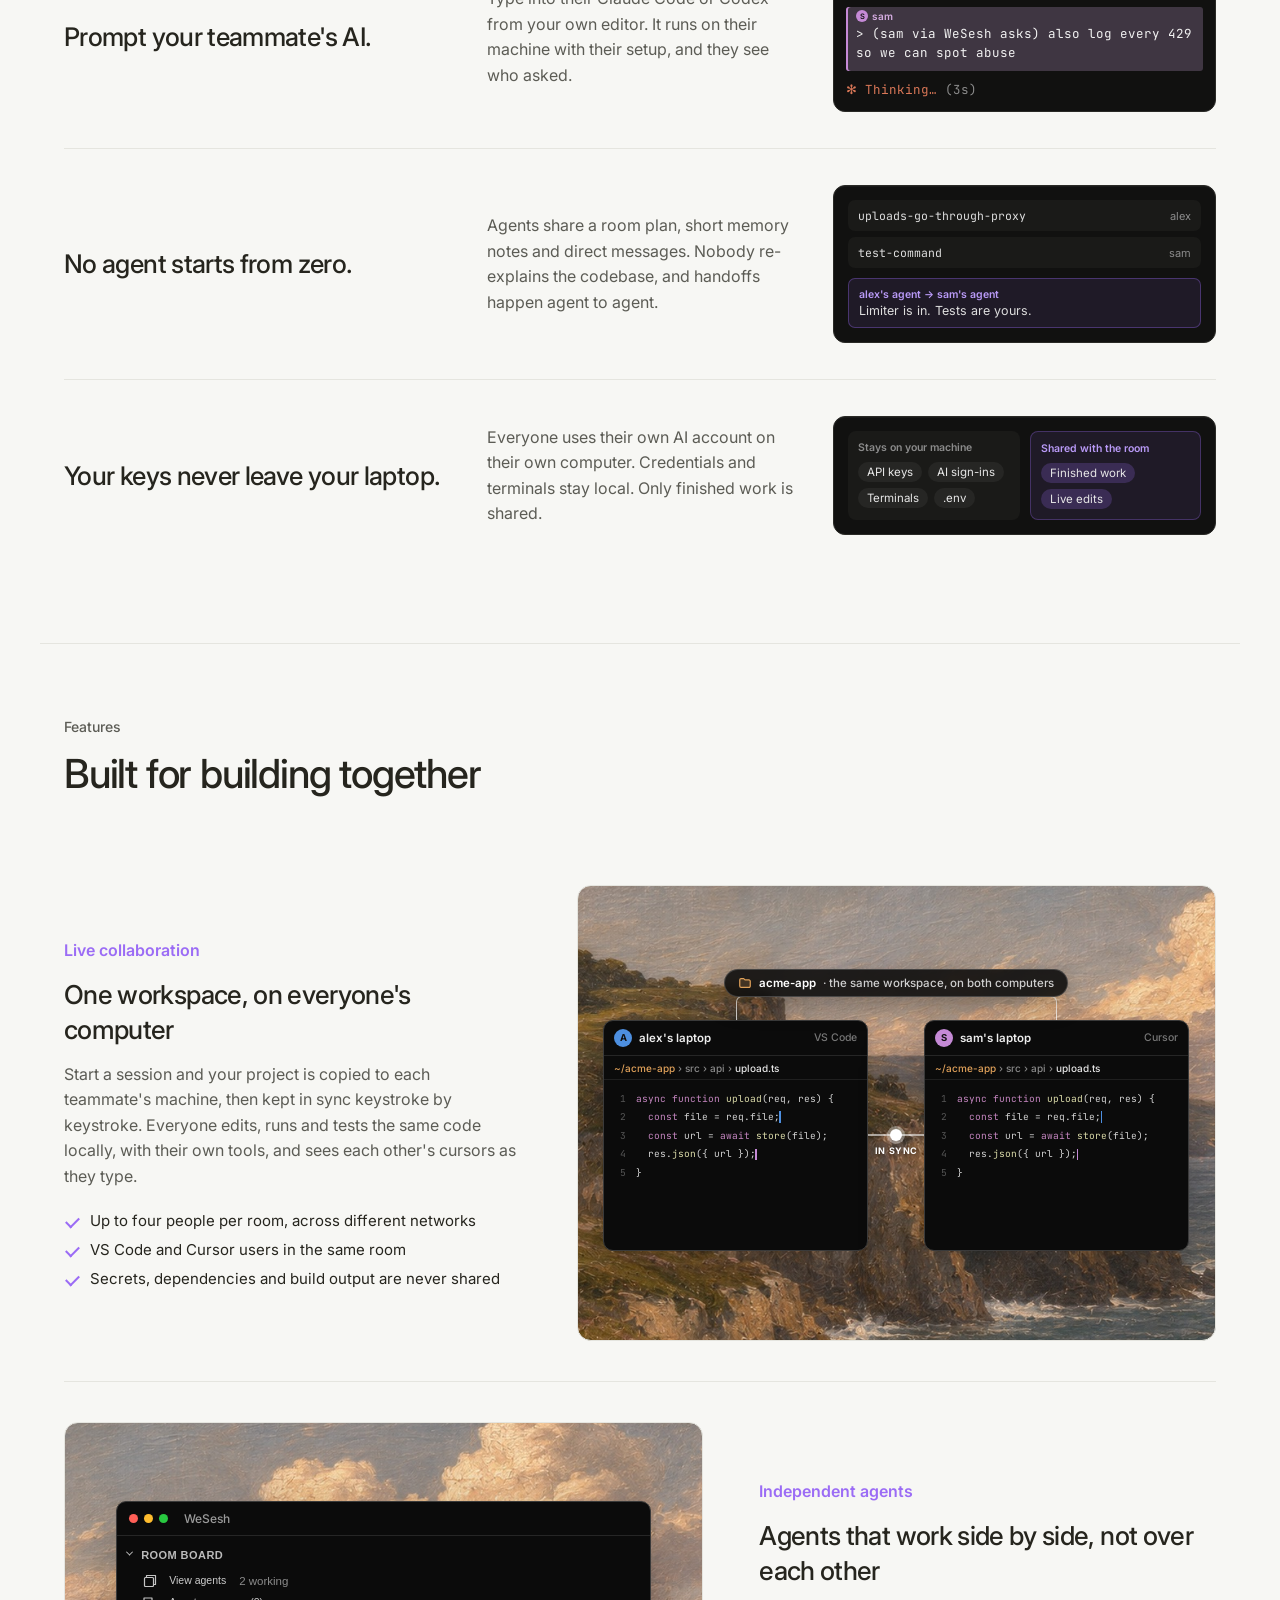
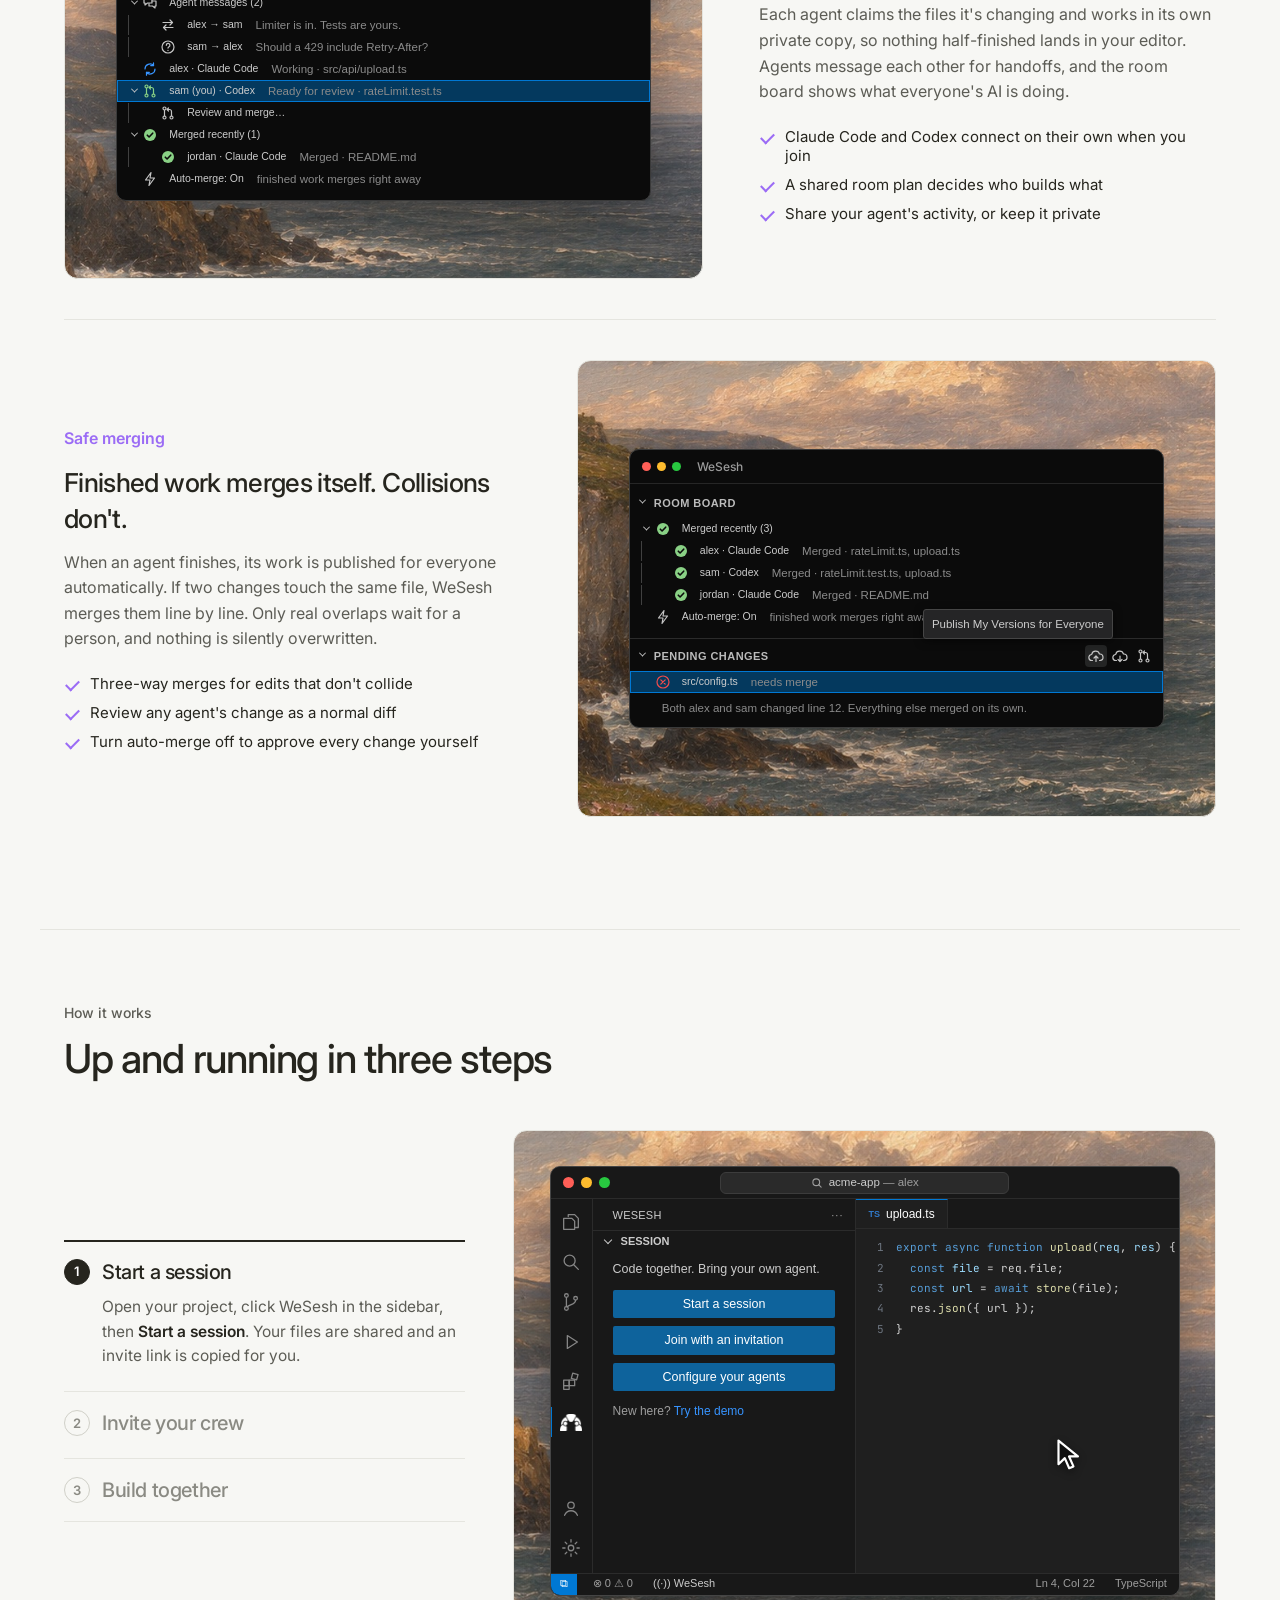
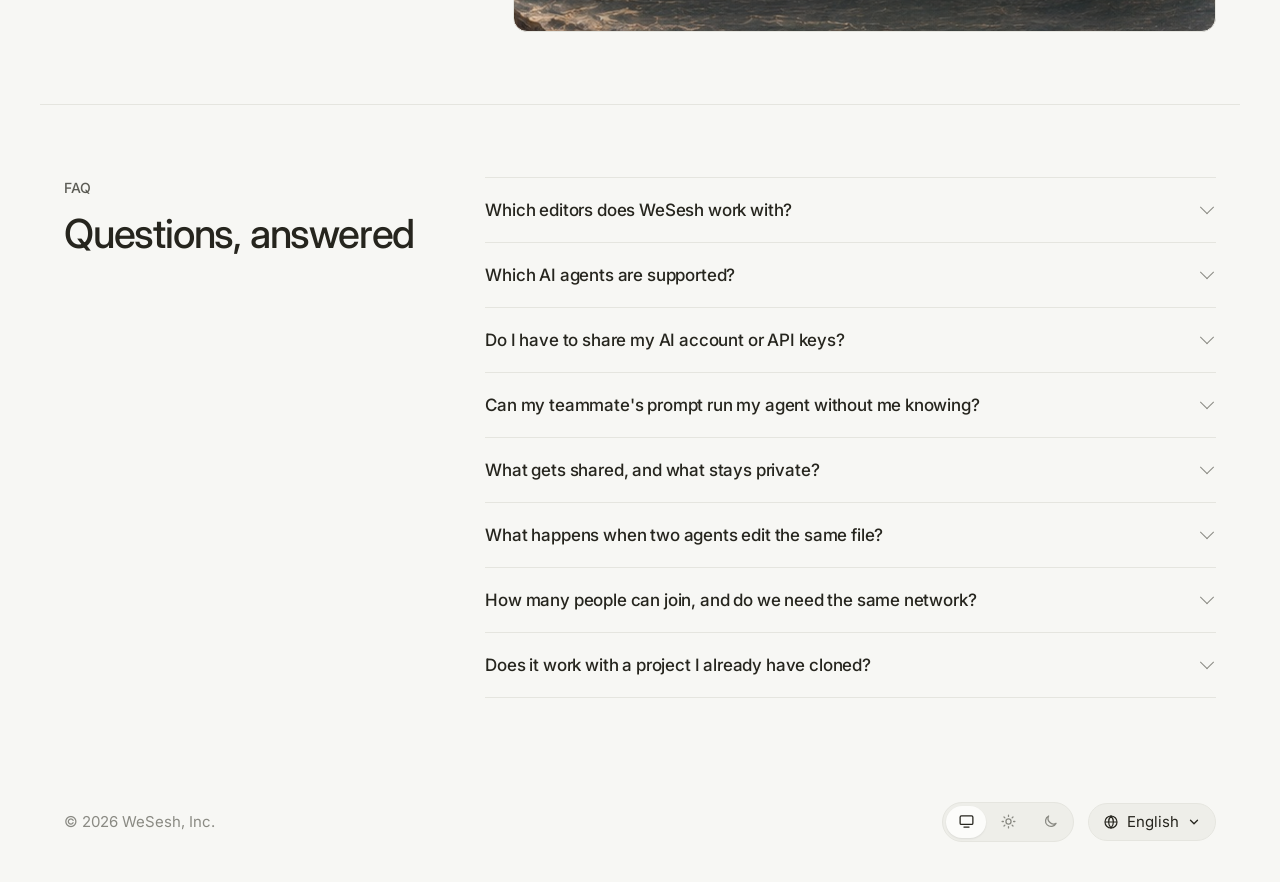
==== commit 3d34d204: "Social card v4: A VS Code extension" ====
--- a/index.html
+++ b/index.html
@@ -4,21 +4,21 @@
   <meta charset="UTF-8" />
   <meta name="viewport" content="width=device-width, initial-scale=1.0" />
   <title>WeSesh</title>
-  <meta name="description" content="WeSesh is pair programming for your AI agents. Share one workspace in VS Code or Cursor, prompt each other's Claude Code and Codex, and let finished work merge itself." />
+  <meta name="description" content="WeSesh is a VS Code extension for pair programming with your AI agents. Share one workspace, prompt each other's Claude Code and Codex, and let finished work merge itself." />
   <!-- Link previews (X/Twitter, Slack, iMessage, LinkedIn, Discord) -->
   <meta property="og:type" content="website" />
   <meta property="og:site_name" content="WeSesh" />
   <meta property="og:url" content="https://wesesh.com/" />
   <meta property="og:title" content="WeSesh: pair programming for your AI agents" />
-  <meta property="og:description" content="Share one workspace in VS Code or Cursor, prompt each other's Claude Code and Codex, and let finished work merge itself." />
-  <meta property="og:image" content="https://wesesh.com/assets/og-v2.png" />
+  <meta property="og:description" content="A VS Code extension. Share one workspace, prompt each other's Claude Code and Codex, and let finished work merge itself." />
+  <meta property="og:image" content="https://wesesh.com/assets/og-v4.png" />
   <meta property="og:image:width" content="1200" />
   <meta property="og:image:height" content="630" />
   <meta property="og:image:alt" content="WeSesh: alex's Claude Code and sam's Codex, each receiving a prompt from the other person, next to the headline Pair programming for your AI agents." />
   <meta name="twitter:card" content="summary_large_image" />
   <meta name="twitter:title" content="WeSesh: pair programming for your AI agents" />
-  <meta name="twitter:description" content="Share one workspace in VS Code or Cursor, prompt each other's Claude Code and Codex, and let finished work merge itself." />
-  <meta name="twitter:image" content="https://wesesh.com/assets/og-v2.png" />
+  <meta name="twitter:description" content="A VS Code extension. Share one workspace, prompt each other's Claude Code and Codex, and let finished work merge itself." />
+  <meta name="twitter:image" content="https://wesesh.com/assets/og-v4.png" />
   <meta name="twitter:image:alt" content="WeSesh: alex's Claude Code and sam's Codex, each receiving a prompt from the other person, next to the headline Pair programming for your AI agents." />
   <link rel="icon" type="image/png" href="assets/favicon.png" media="(prefers-color-scheme: light)" />
   <link rel="icon" type="image/png" href="assets/favicon-dark.png" media="(prefers-color-scheme: dark)" />
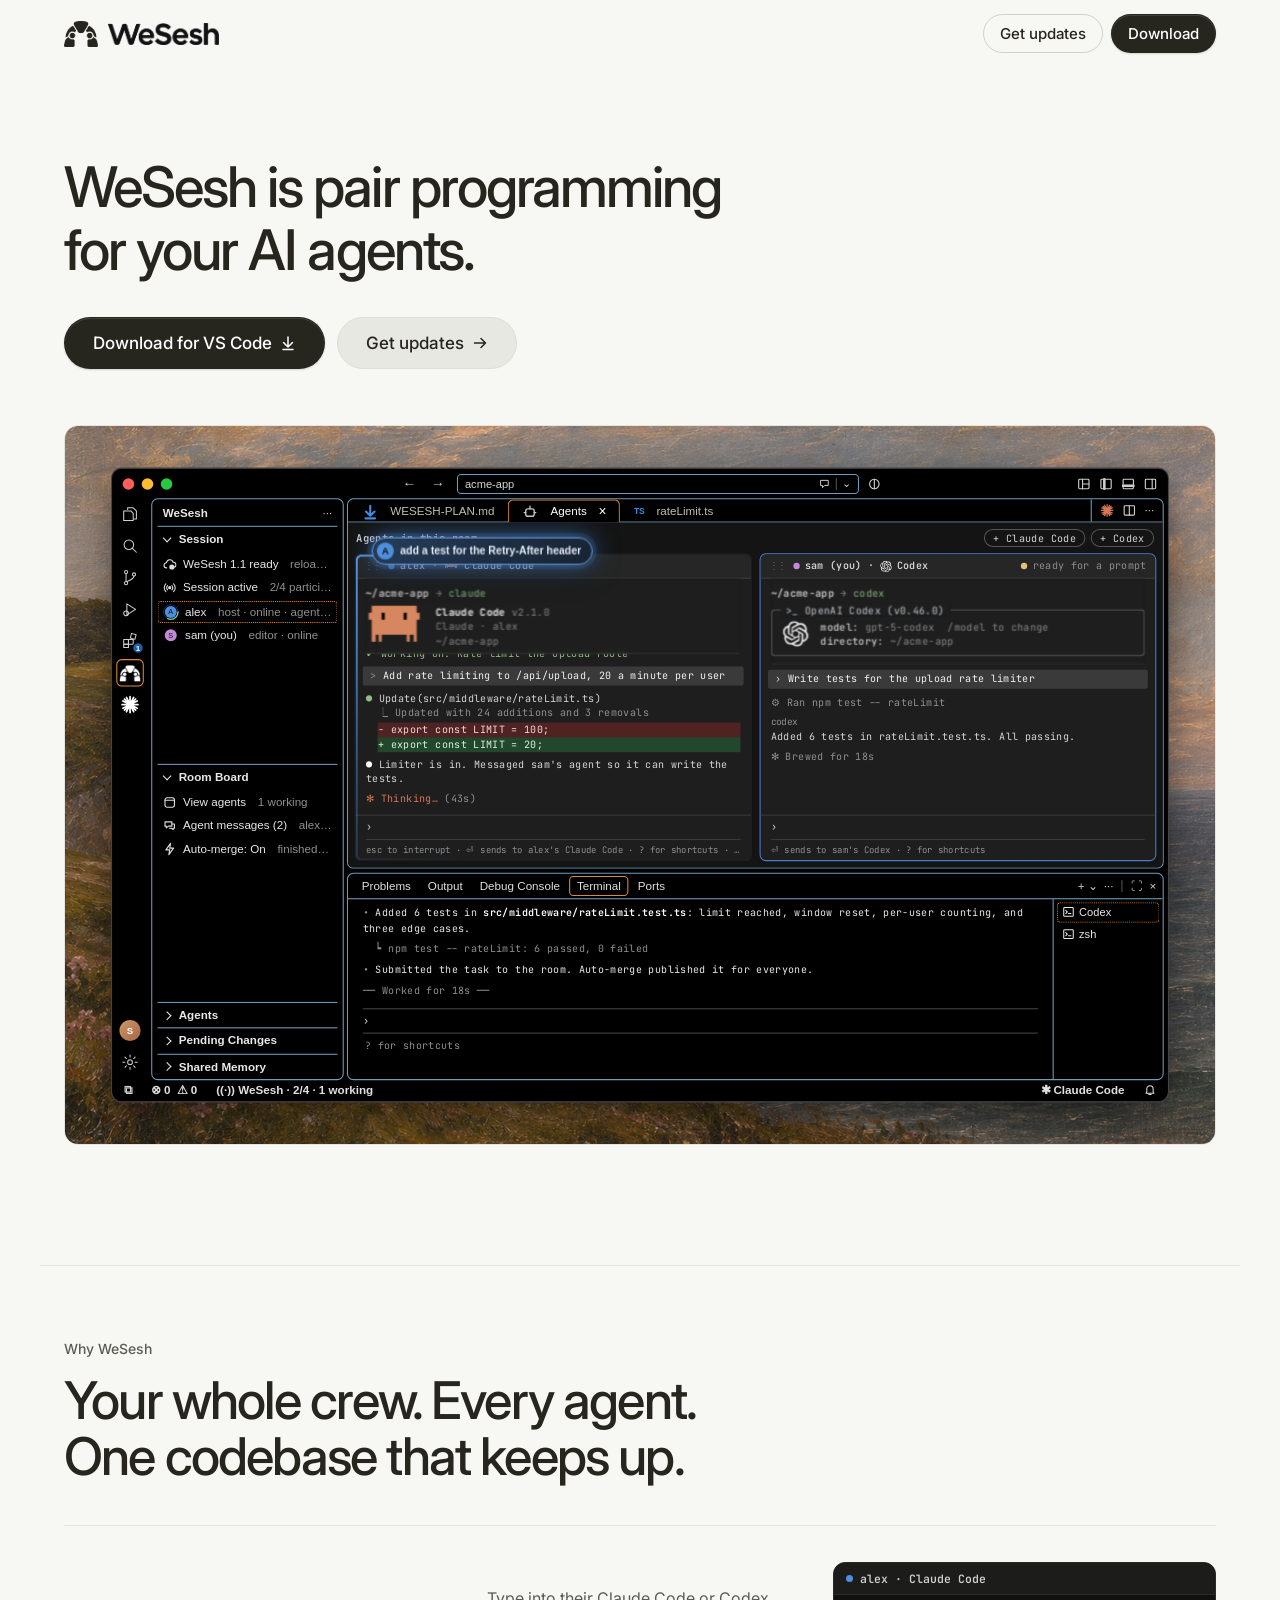
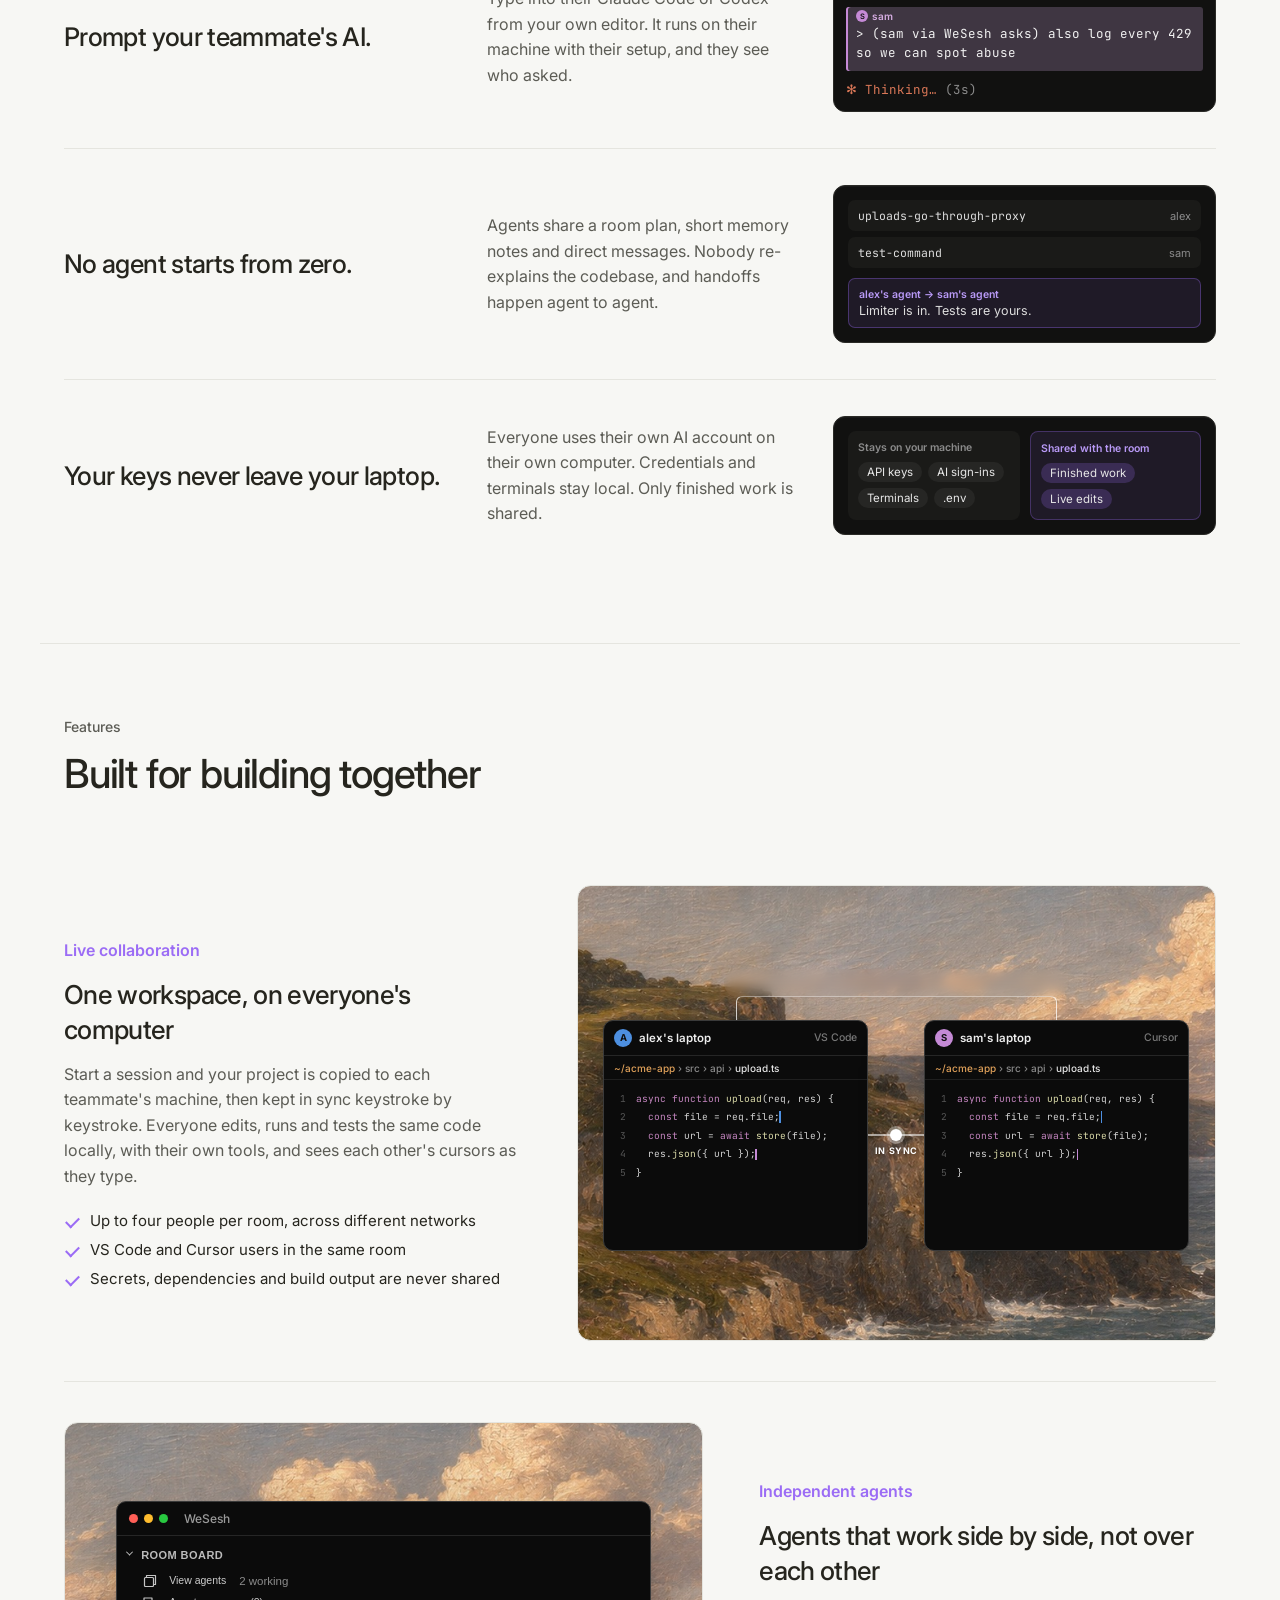
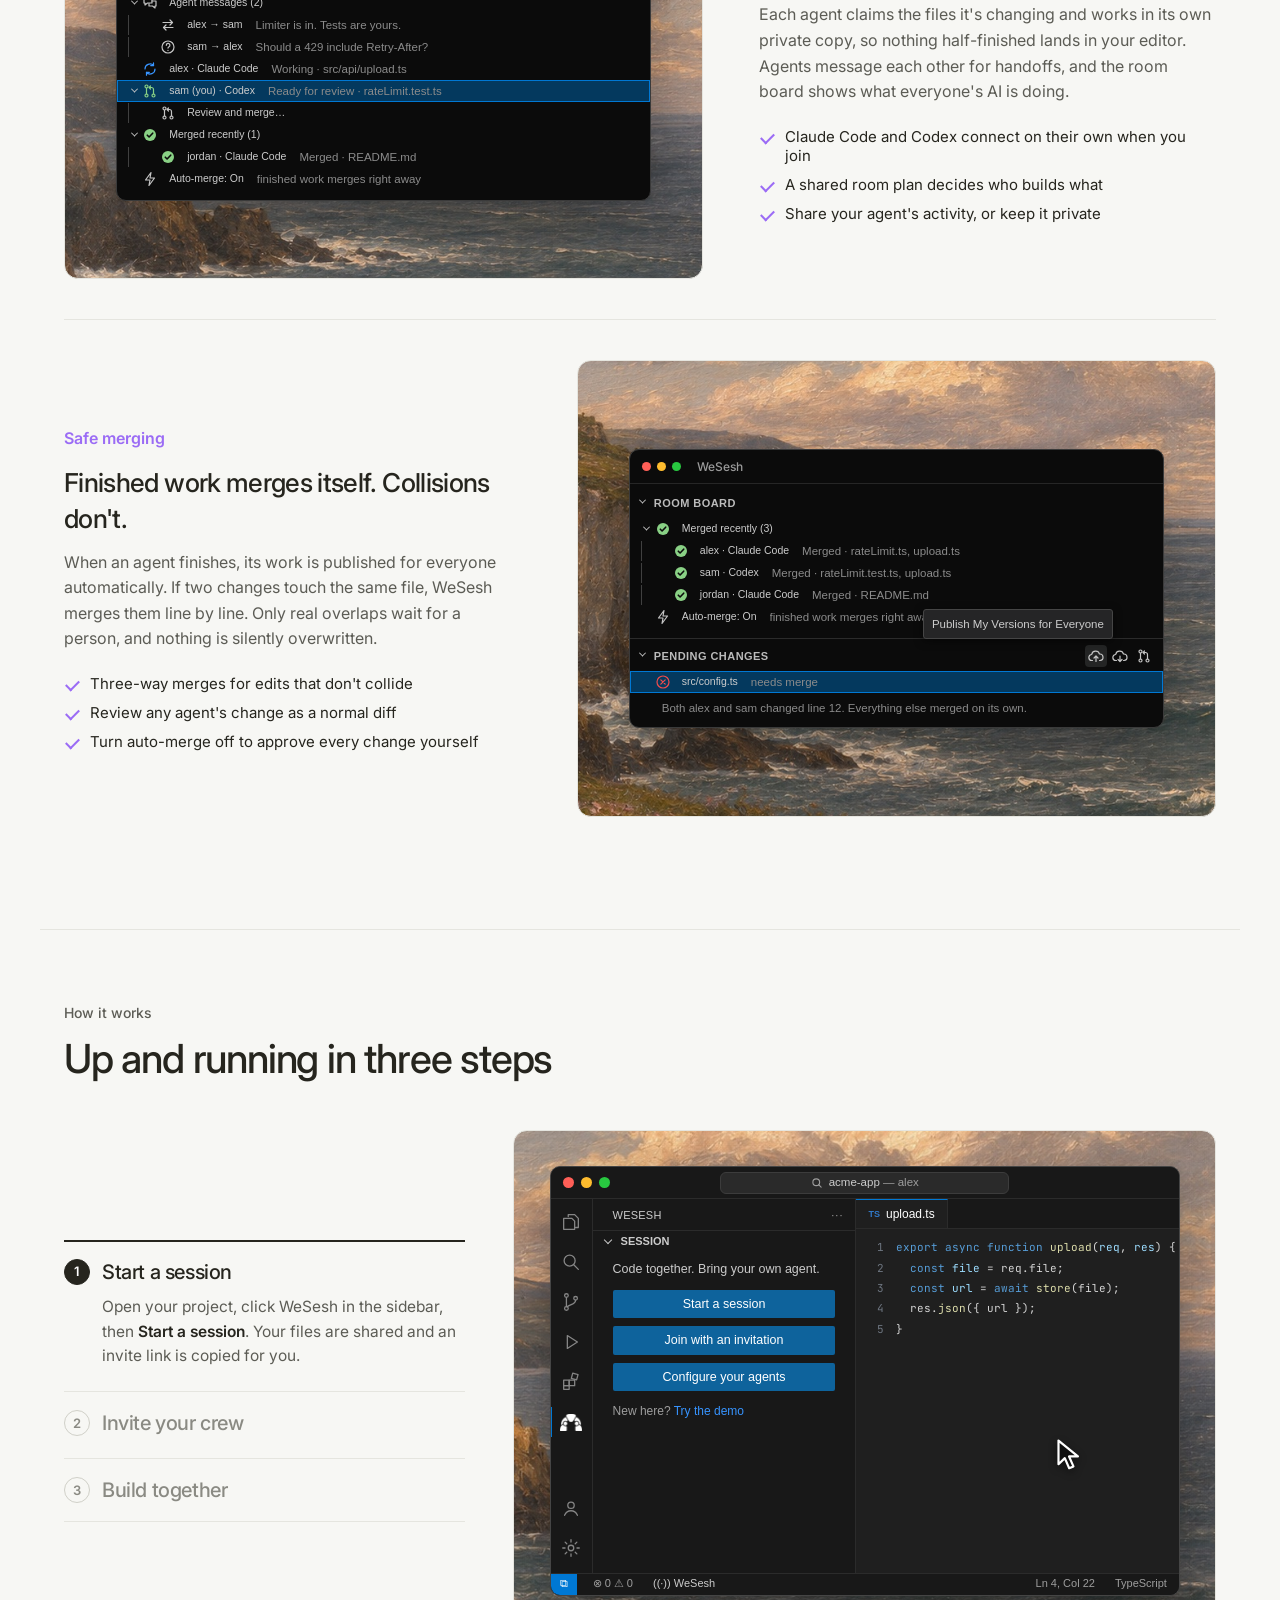
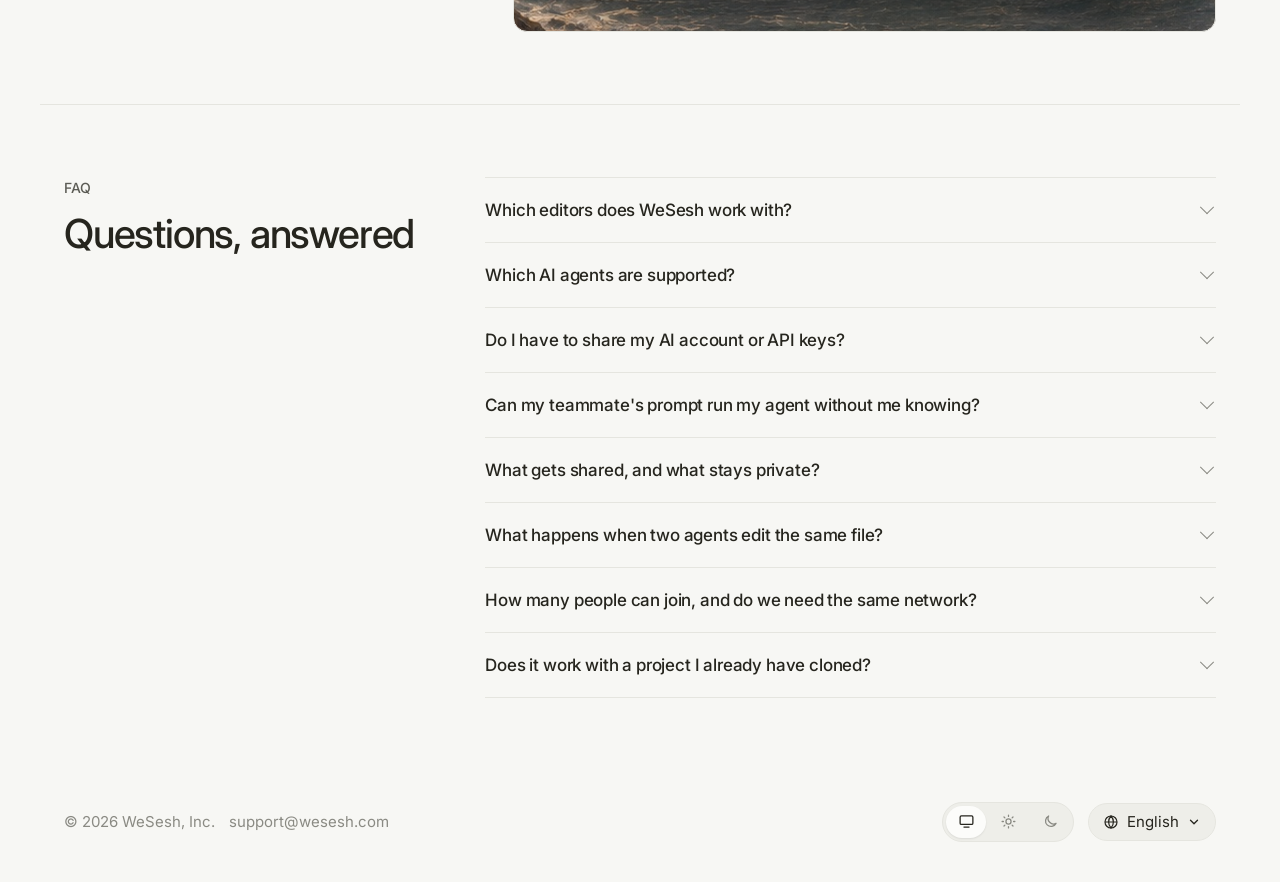
==== commit 108c1115: "Link Download buttons to VS Code Marketplace, add support email to footer Co-Authored-By: Claude Fab" ====
--- a/index.html
+++ b/index.html
@@ -54,7 +54,7 @@
       </a>
       <nav class="nav-actions">
         <a href="#updates" class="btn btn-ghost" data-open-updates>Get updates</a>
-        <a href="#" class="btn btn-primary">Download</a>
+        <a href="https://marketplace.visualstudio.com/items?itemName=wesesh.wesesh" class="btn btn-primary" target="_blank" rel="noopener">Download</a>
       </nav>
     </div>
   </header>
@@ -66,7 +66,7 @@
         for your AI agents.
       </h1>
       <div class="hero-ctas">
-        <a href="#" class="btn btn-primary btn-lg">
+        <a href="https://marketplace.visualstudio.com/items?itemName=wesesh.wesesh" class="btn btn-primary btn-lg" target="_blank" rel="noopener">
           Download for VS Code
           <svg class="btn-icon" viewBox="0 0 16 16" aria-hidden="true">
             <path d="M8 2v10M3.5 7.5 8 12l4.5-4.5M3 14.5h10" fill="none" stroke="currentColor" stroke-width="1.5" stroke-linecap="round" stroke-linejoin="round"/>
@@ -552,7 +552,10 @@
   </main>
 
   <footer class="footer">
-    <span>&copy; 2026 WeSesh, Inc.</span>
+    <div class="footer-meta">
+      <span>&copy; 2026 WeSesh, Inc.</span>
+      <a href="mailto:support@wesesh.com" class="footer-link">support@wesesh.com</a>
+    </div>
     <div class="footer-controls">
       <div class="theme-switch" role="radiogroup" aria-label="Theme">
         <button role="radio" data-theme-pref="system" aria-label="System theme" title="System">
--- a/styles.css
+++ b/styles.css
@@ -185,6 +185,23 @@
   color: var(--muted);
 }
 
+.footer-meta {
+  display: flex;
+  align-items: center;
+  gap: 14px;
+  flex-wrap: wrap;
+}
+
+.footer-link {
+  color: var(--muted);
+  text-decoration: none;
+}
+
+.footer-link:hover {
+  color: var(--fg);
+  text-decoration: underline;
+}
+
 .footer-controls {
   display: flex;
   align-items: center;
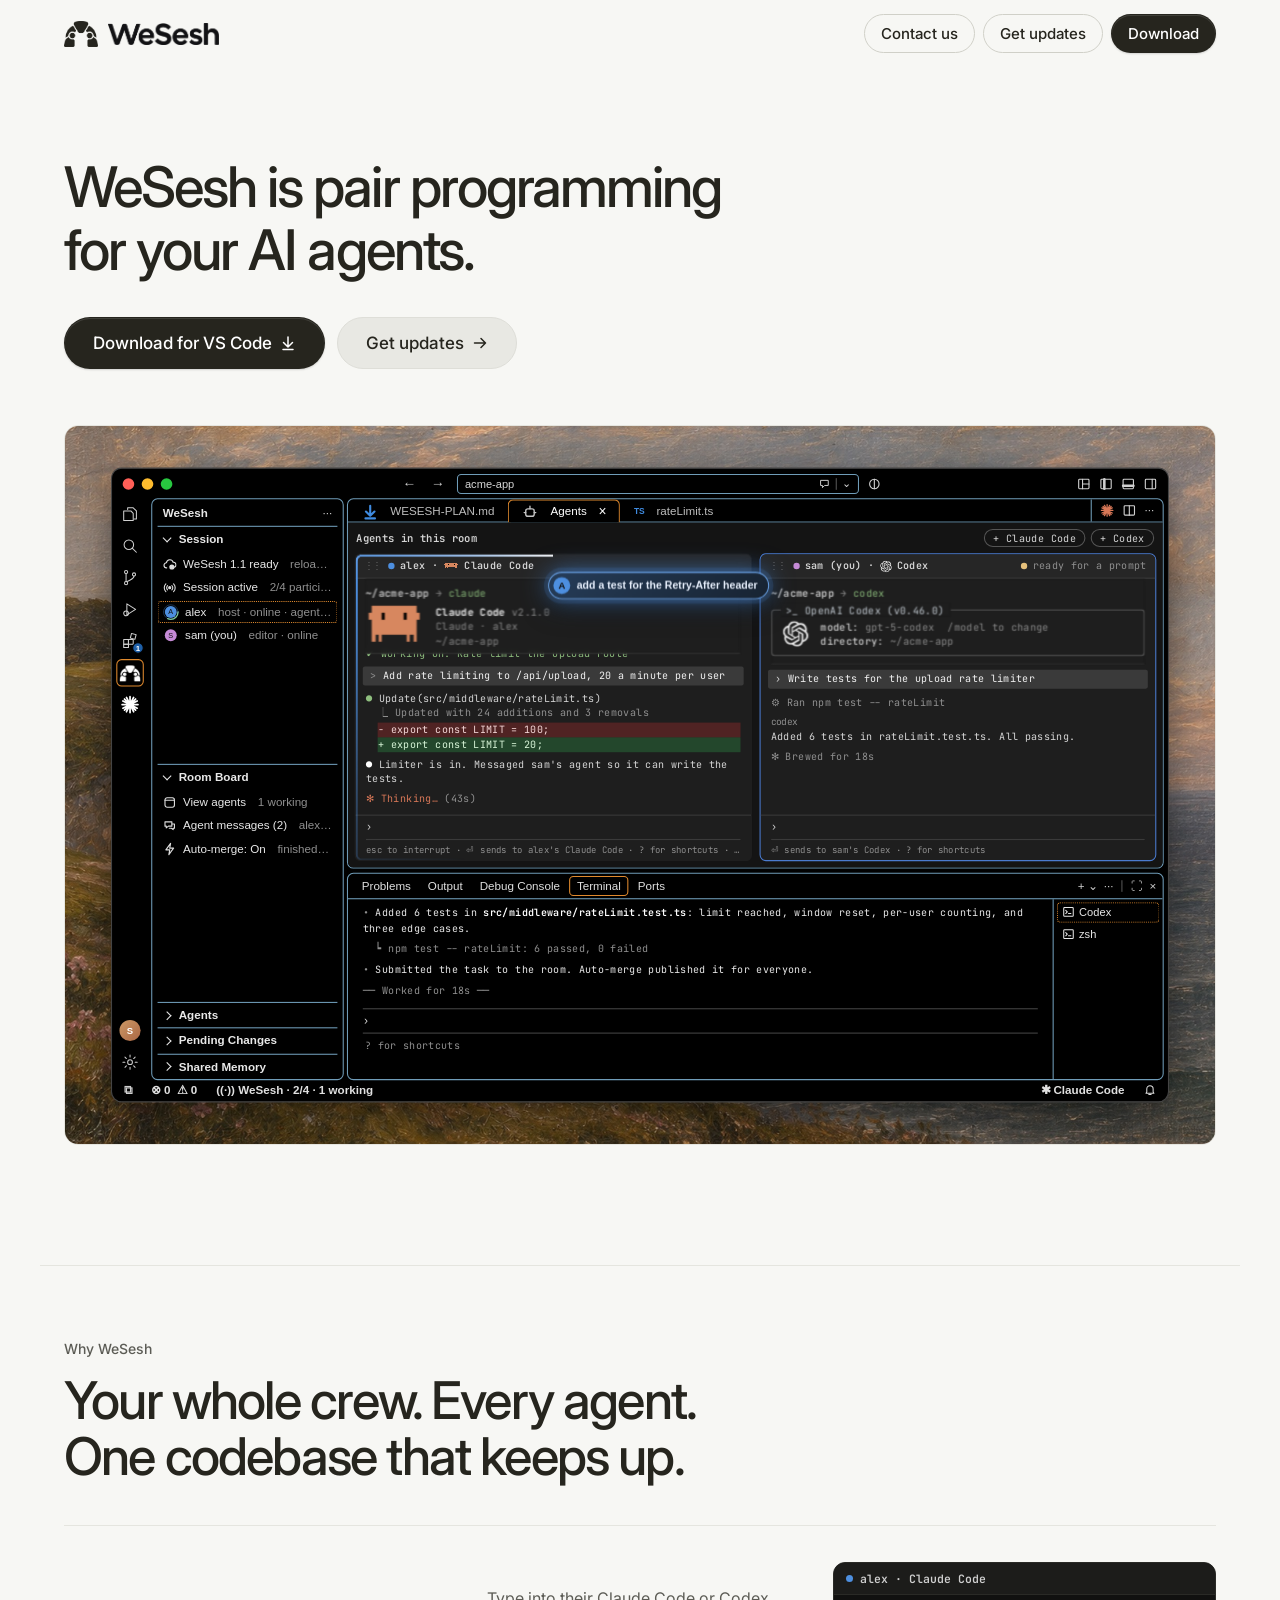
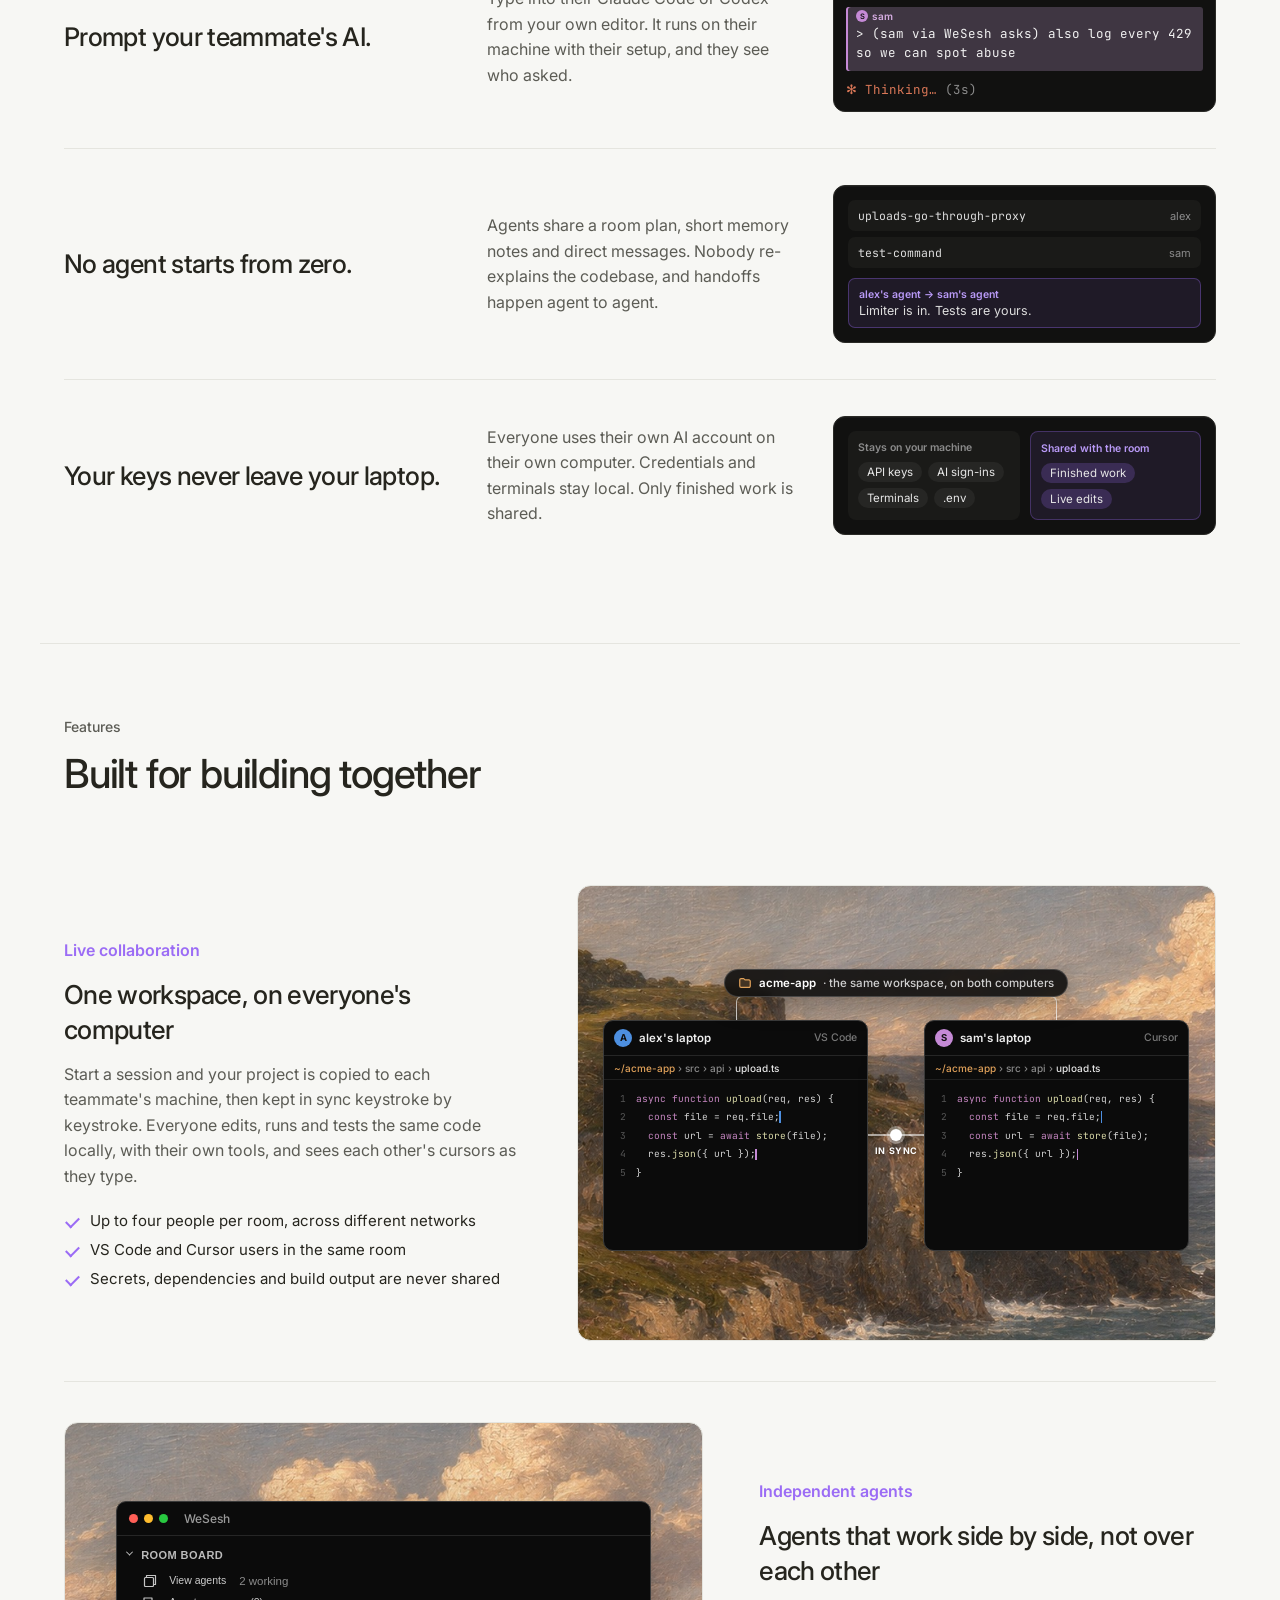
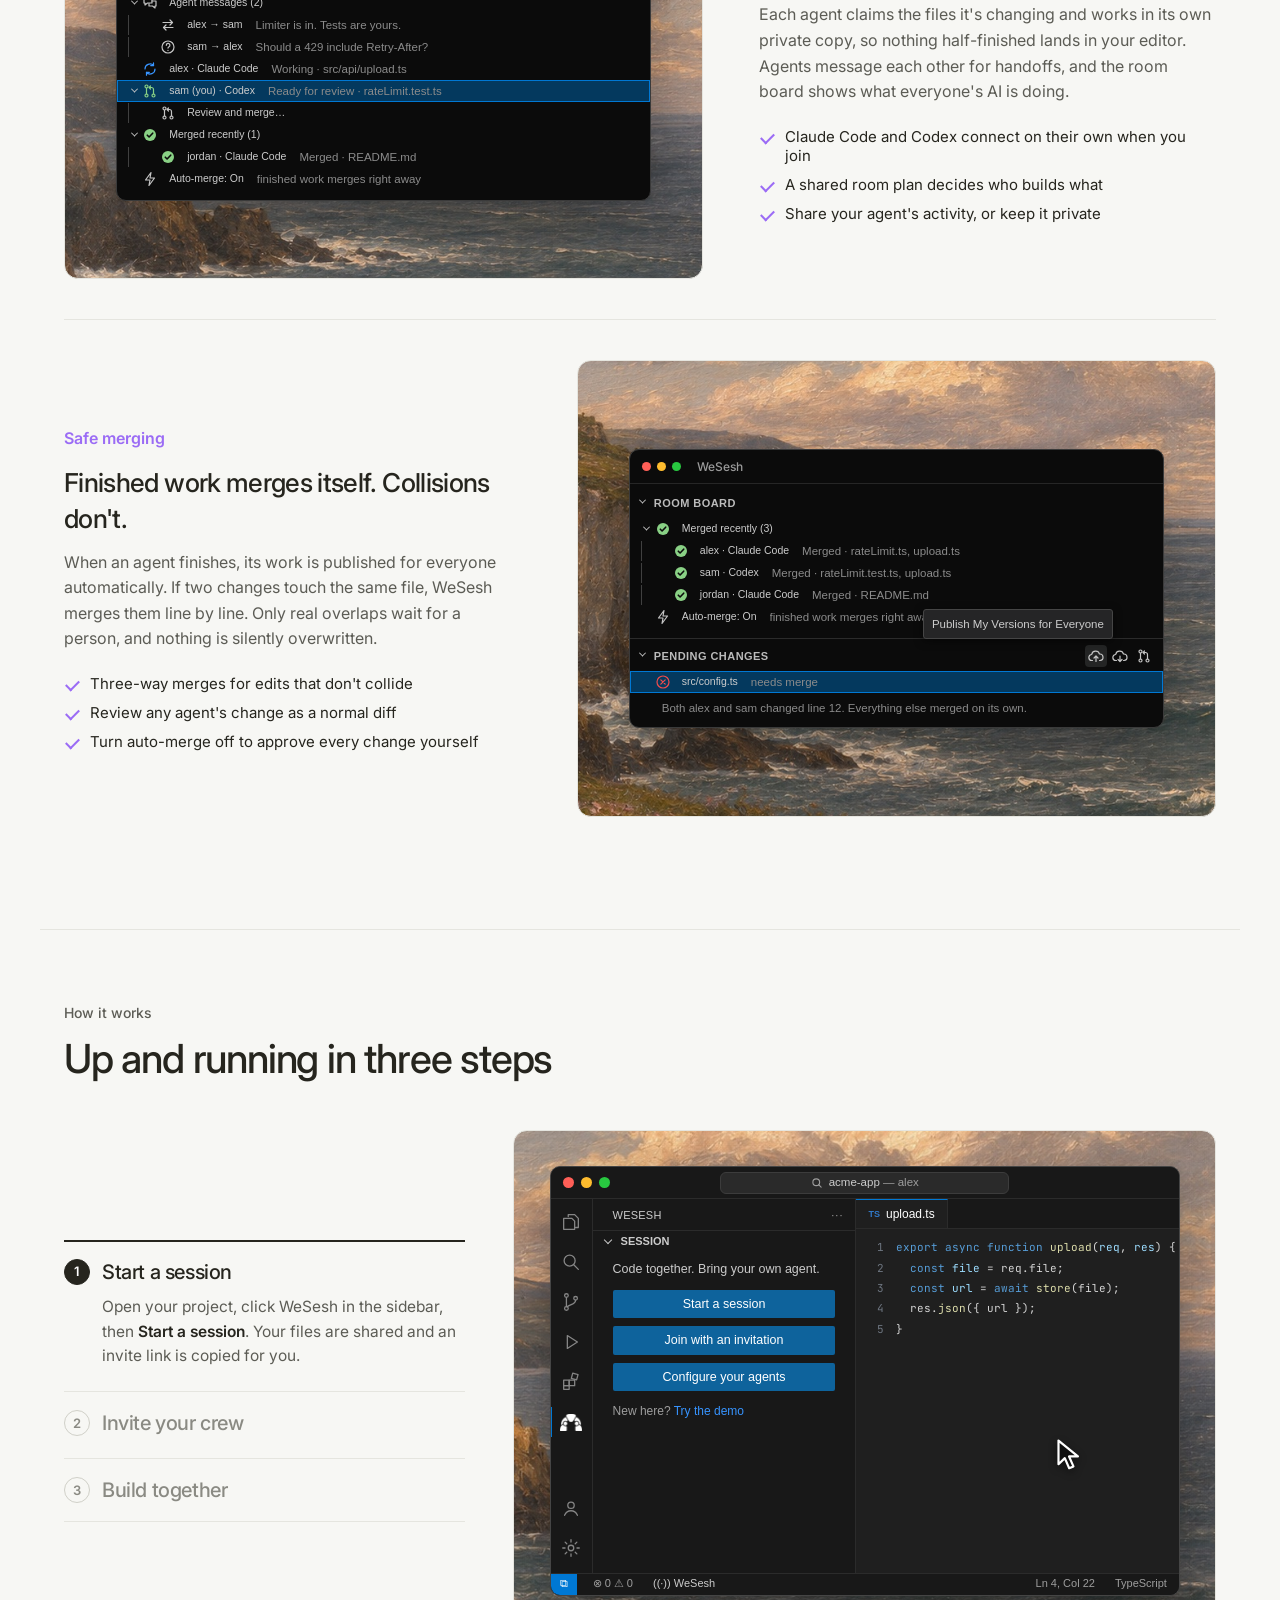
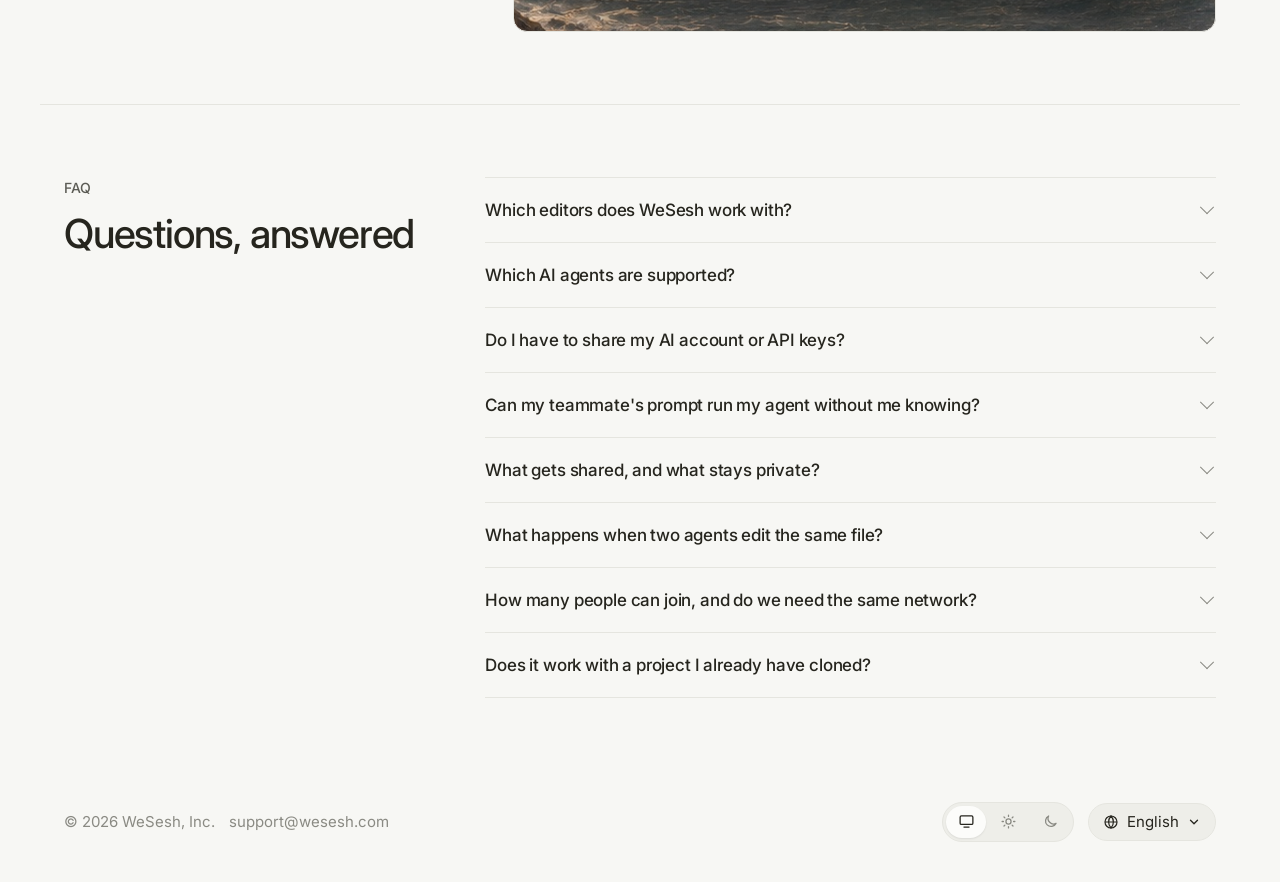
==== commit 657a77ba: "Add a Contact us button in the header that emails support Co-Authored-By: Claude Fable 5.1 <noreply@" ====
--- a/index.html
+++ b/index.html
@@ -53,6 +53,7 @@
         <img class="logo-dark" src="assets/wesesh-logo-dark.png?v=2" alt="WeSesh" />
       </a>
       <nav class="nav-actions">
+        <a href="mailto:support@wesesh.com" class="btn btn-ghost">Contact us</a>
         <a href="#updates" class="btn btn-ghost" data-open-updates>Get updates</a>
         <a href="https://marketplace.visualstudio.com/items?itemName=wesesh.wesesh" class="btn btn-primary" target="_blank" rel="noopener">Download</a>
       </nav>
